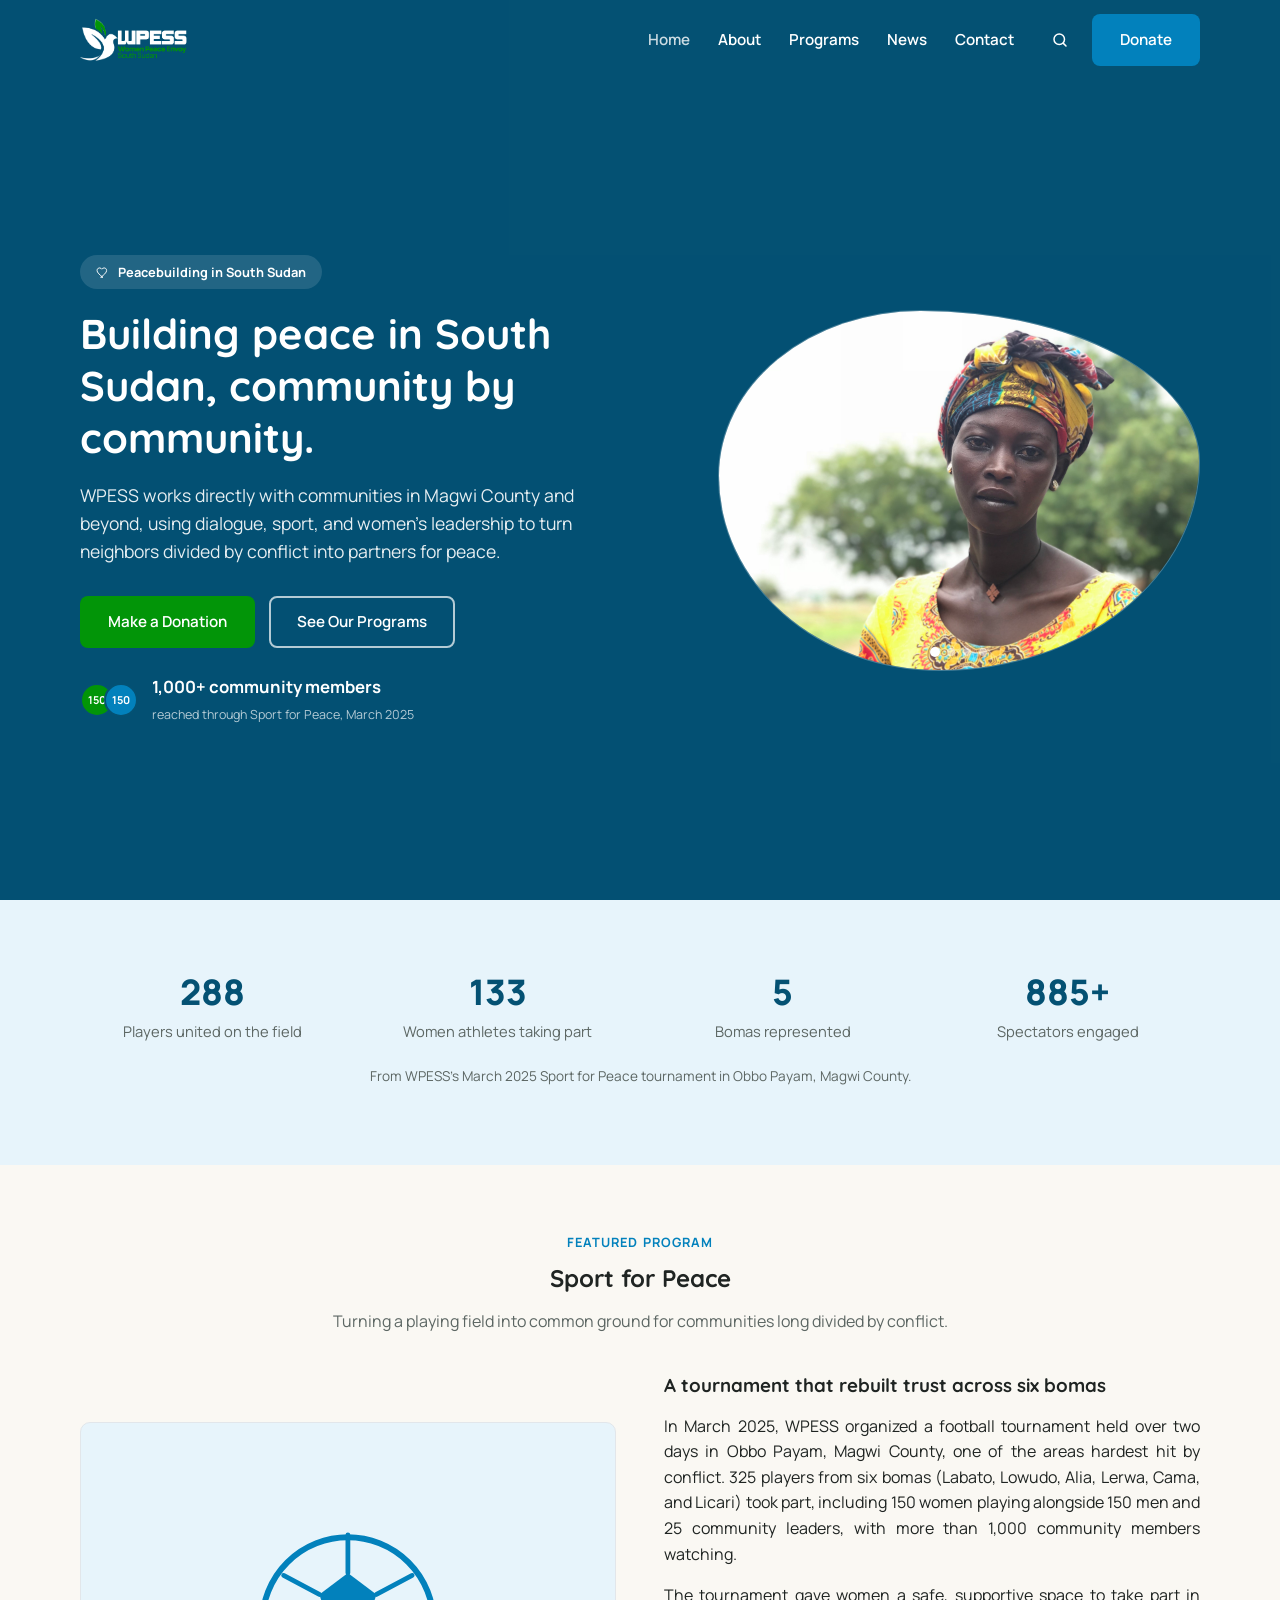
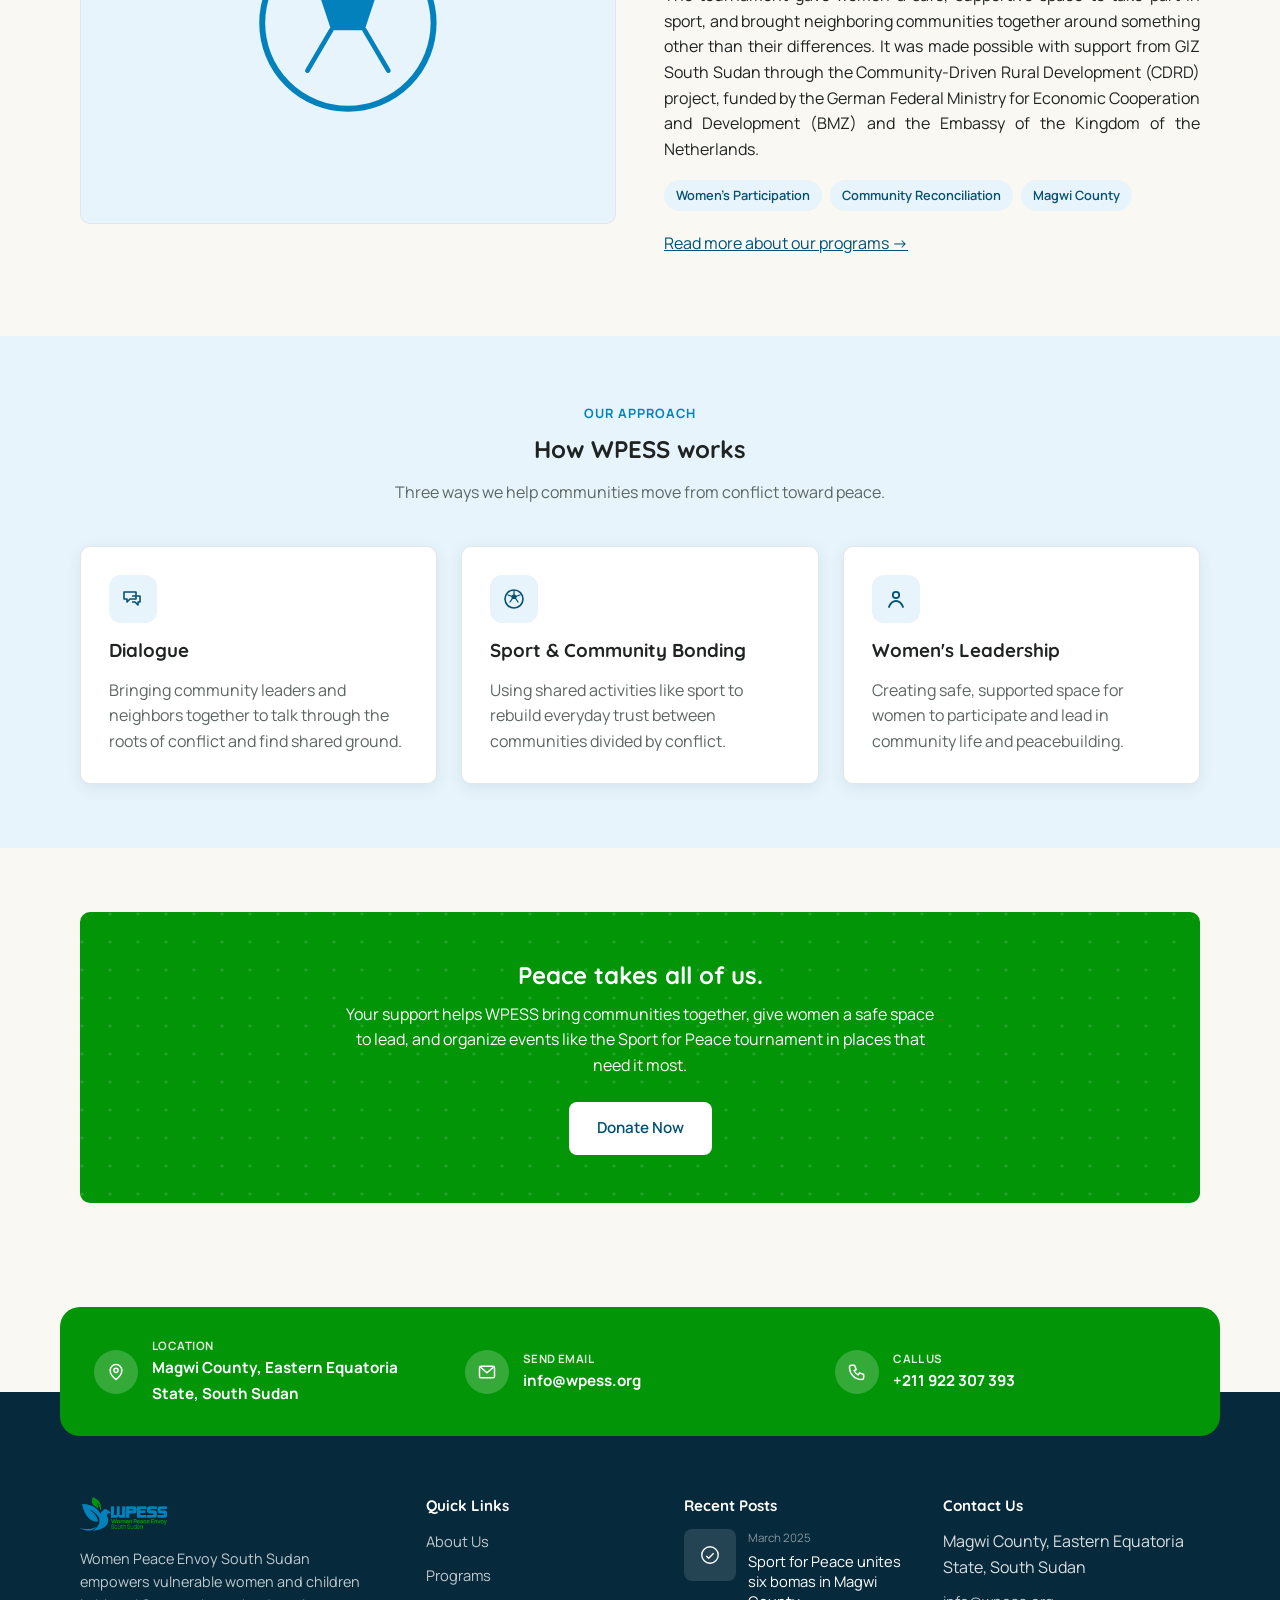
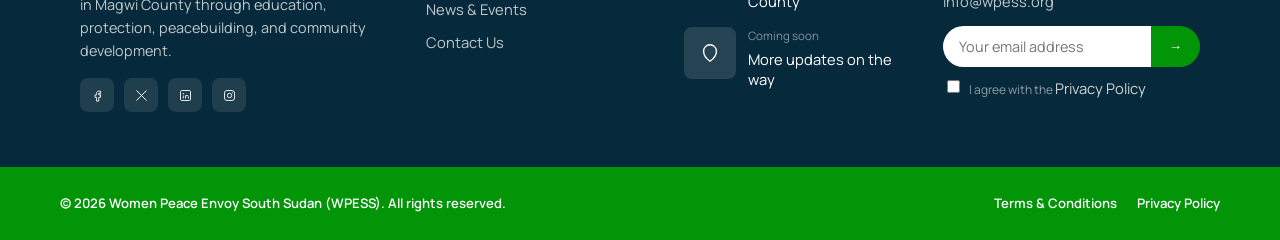
==== index.html @ 09a77558 "Make header transparent over hero, switch to white on scroll Header now overlays the hero/page-hero " ====
<!DOCTYPE html>
<html lang="en">
<head>
<meta charset="UTF-8" />
<meta name="viewport" content="width=device-width, initial-scale=1.0" />
<title>WPESS | Women Peace Envoy South Sudan</title>
<meta name="description" content="Women Peace Envoy South Sudan (WPESS) builds peace in communities affected by conflict through dialogue, sport, and women's leadership." />
<link rel="icon" type="image/png" sizes="32x32" href="images/favicon-32.png" />
<link rel="icon" type="image/png" sizes="16x16" href="images/favicon-16.png" />
<link rel="apple-touch-icon" sizes="180x180" href="images/favicon-180.png" />
<link rel="preconnect" href="https://fonts.googleapis.com" />
<link rel="preconnect" href="https://fonts.gstatic.com" crossorigin />
<link href="https://fonts.googleapis.com/css2?family=Manrope:wght@400;500;600;700;800&family=Quicksand:wght@600;700&display=swap" rel="stylesheet" />
<link rel="stylesheet" href="css/style.css" />
</head>
<body>

<header class="site-header">
  <div class="container nav-wrap">
    <a href="index.html" class="brand">
      <img src="images/wpess-logo.png" alt="WPESS: Women Peace Envoy South Sudan" class="brand-logo brand-logo-color" />
      <img src="images/wpess-logo-white.png" alt="WPESS: Women Peace Envoy South Sudan" class="brand-logo brand-logo-white" />
    </a>
    <div class="nav-right">
      <div class="nav-links-wrap">
        <ul class="nav-links">
          <li><a href="index.html" class="active">Home</a></li>
          <li><a href="about.html">About</a></li>
          <li class="has-mega">
            <a href="programs.html">Programs</a>
            <button class="mega-toggle" aria-label="Toggle Programs menu" aria-expanded="false">
              <svg width="10" height="10" viewBox="0 0 24 24" fill="none"><path d="m6 9 6 6 6-6" stroke="currentColor" stroke-width="2" stroke-linecap="round" stroke-linejoin="round"/></svg>
            </button>
            <div class="mega-menu">
              <div class="mega-grid">
                <div class="mega-col">
                  <h4>Our Approach</h4>
                  <ul>
                    <li><a href="about.html">Dialogue</a></li>
                    <li><a href="about.html">Sport &amp; Community Bonding</a></li>
                    <li><a href="about.html">Women's Leadership</a></li>
                  </ul>
                </div>
                <div class="mega-col mega-feature">
                  <span class="tag">Featured Program</span>
                  <h4>Sport for Peace</h4>
                  <p>325 players, 6 bomas, one tournament that rebuilt trust in Magwi County.</p>
                  <a href="programs.html" class="mega-feature-link">Read the story →</a>
                </div>
                <div class="mega-col">
                  <h4>Get Involved</h4>
                  <ul>
                    <li><a href="donate.html">Donate</a></li>
                    <li><a href="contact.html">Volunteer</a></li>
                    <li><a href="contact.html">Partner With Us</a></li>
                  </ul>
                </div>
              </div>
            </div>
          </li>
          <li><a href="news.html">News</a></li>
          <li><a href="contact.html">Contact</a></li>
        </ul>
      </div>
      <div class="nav-actions">
        <div class="nav-search">
          <button class="search-toggle" aria-label="Search" aria-expanded="false">
            <svg width="18" height="18" viewBox="0 0 24 24" fill="none"><circle cx="11" cy="11" r="7" stroke="currentColor" stroke-width="2"/><path d="m20 20-3.5-3.5" stroke="currentColor" stroke-width="2" stroke-linecap="round"/></svg>
          </button>
          <div class="nav-search-panel">
            <input type="search" class="nav-search-input" placeholder="Search the site" aria-label="Search the site" />
            <div class="nav-search-results"></div>
          </div>
        </div>
        <a href="donate.html" class="btn btn-secondary">Donate</a>
        <button class="nav-toggle" aria-label="Toggle navigation" aria-expanded="false">
          <span></span><span></span><span></span>
        </button>
      </div>
    </div>
  </div>
</header>

<section class="hero">
  <div class="container hero-inner">
    <div>
      <span class="hero-tag">
        <svg viewBox="0 0 24 24" fill="none"><path d="M12 21s-7-4.4-9.5-9C.8 8.4 2.6 5 6 5c2 0 3.4 1.1 4 2.2C10.6 6.1 12 5 14 5c3.4 0 5.2 3.4 3.5 7-2.5 4.6-9.5 9-9.5 9Z" stroke="#fff" stroke-width="1.6"/></svg>
        Peacebuilding in South Sudan
      </span>
      <h1>Building peace in South Sudan, community by community.</h1>
      <p>WPESS works directly with communities in Magwi County and beyond, using dialogue, sport, and women's leadership to turn neighbors divided by conflict into partners for peace.</p>
      <div class="hero-actions">
        <a href="donate.html" class="btn btn-primary">Make a Donation</a>
        <a href="programs.html" class="btn btn-outline">See Our Programs</a>
      </div>
      <div class="hero-stat-badge">
        <span class="avatars">
          <span>150</span>
          <span>150</span>
        </span>
        <div>
          <strong>1,000+ community members</strong>
          <small>reached through Sport for Peace, March 2025</small>
        </div>
      </div>
    </div>
    <div class="hero-media hero-slideshow">
      <img src="images/woman-2.jpg" alt="A WPESS community member in South Sudan" class="hero-slide active" />
      <img src="images/woman-1.jpg" alt="A member of the WPESS community in South Sudan" class="hero-slide" />
      <img src="images/girls.avif" alt="Two young women who took part in WPESS's Sport for Peace tournament" class="hero-slide" />
      <img src="images/football-field.jpg" alt="Football pitch" class="hero-slide" />
      <div class="hero-slideshow-dots">
        <button type="button" class="active" aria-label="Show slide 1"></button>
        <button type="button" aria-label="Show slide 2"></button>
        <button type="button" aria-label="Show slide 3"></button>
        <button type="button" aria-label="Show slide 4"></button>
      </div>
    </div>
  </div>
</section>

<section class="stats-bar">
  <div class="container">
    <div class="stats-grid">
      <div>
        <div class="stat-number" data-count="325">0</div>
        <div class="stat-label">Players united on the field</div>
      </div>
      <div>
        <div class="stat-number" data-count="150">0</div>
        <div class="stat-label">Women athletes taking part</div>
      </div>
      <div>
        <div class="stat-number" data-count="6">0</div>
        <div class="stat-label">Bomas represented</div>
      </div>
      <div>
        <div class="stat-number" data-count="1000" data-suffix="+">0</div>
        <div class="stat-label">Spectators engaged</div>
      </div>
    </div>
    <p class="stats-note">From WPESS's March 2025 Sport for Peace tournament in Obbo Payam, Magwi County.</p>
  </div>
</section>

<section>
  <div class="container">
    <div class="section-heading">
      <span class="eyebrow">Featured Program</span>
      <h2>Sport for Peace</h2>
      <p>Turning a playing field into common ground for communities long divided by conflict.</p>
    </div>
    <div class="feature-split">
      <div class="feature-media">
        <svg viewBox="0 0 200 200" fill="none" xmlns="http://www.w3.org/2000/svg">
          <circle cx="100" cy="100" r="72" stroke="#0281bc" stroke-width="5"/>
          <path d="M100 58 L124 76 L114 106 L86 106 L76 76 Z" fill="#0281bc"/>
          <path d="M100 58 L100 26M124 76 L154 60M114 106 L134 140M86 106 L66 140M76 76 L46 60" stroke="#0281bc" stroke-width="4" stroke-linecap="round"/>
        </svg>
      </div>
      <div>
        <h3>A tournament that rebuilt trust across six bomas</h3>
        <p>In March 2025, WPESS organized a football tournament held over two days in Obbo Payam, Magwi County, one of the areas hardest hit by conflict. 325 players from six bomas (Labato, Lowudo, Alia, Lerwa, Cama, and Licari) took part, including 150 women playing alongside 150 men and 25 community leaders, with more than 1,000 community members watching.</p>
        <p>The tournament gave women a safe, supportive space to take part in sport, and brought neighboring communities together around something other than their differences. It was made possible with support from GIZ South Sudan through the Community-Driven Rural Development (CDRD) project, funded by the German Federal Ministry for Economic Cooperation and Development (BMZ) and the Embassy of the Kingdom of the Netherlands.</p>
        <div class="tag-list">
          <span class="tag">Women's Participation</span>
          <span class="tag">Community Reconciliation</span>
          <span class="tag">Magwi County</span>
        </div>
        <p style="margin-top:20px;"><a href="programs.html">Read more about our programs →</a></p>
      </div>
    </div>
  </div>
</section>

<section class="stats-bar">
  <div class="container">
    <div class="section-heading">
      <span class="eyebrow">Our Approach</span>
      <h2>How WPESS works</h2>
      <p>Three ways we help communities move from conflict toward peace.</p>
    </div>
    <div class="card-grid">
      <div class="card">
        <div class="icon-badge">
          <svg width="24" height="24" viewBox="0 0 24 24" fill="none"><path d="M3 5h12v7H9l-3 3v-3H3V5Z" stroke="#045173" stroke-width="1.6" stroke-linejoin="round"/><path d="M11 9h8v6h-2v3l-3-3h-3" stroke="#045173" stroke-width="1.6" stroke-linejoin="round"/></svg>
        </div>
        <h3>Dialogue</h3>
        <p>Bringing community leaders and neighbors together to talk through the roots of conflict and find shared ground.</p>
      </div>
      <div class="card">
        <div class="icon-badge">
          <svg width="24" height="24" viewBox="0 0 24 24" fill="none"><circle cx="12" cy="12" r="9" stroke="#045173" stroke-width="1.6"/><path d="M12 7l3 2-1 3h-4l-1-3 3-2Z" fill="#045173"/><path d="M12 7V4M15 9l3-1M14 12l2 3M10 12l-2 3M9 9 6 8" stroke="#045173" stroke-width="1.3" stroke-linecap="round"/></svg>
        </div>
        <h3>Sport &amp; Community Bonding</h3>
        <p>Using shared activities like sport to rebuild everyday trust between communities divided by conflict.</p>
      </div>
      <div class="card">
        <div class="icon-badge">
          <svg width="24" height="24" viewBox="0 0 24 24" fill="none"><circle cx="12" cy="8" r="3.2" stroke="#045173" stroke-width="1.8"/><path d="M5 20c1.5-4 4.2-6 7-6s5.5 2 7 6" stroke="#045173" stroke-width="1.8" stroke-linecap="round"/></svg>
        </div>
        <h3>Women's Leadership</h3>
        <p>Creating safe, supported space for women to participate and lead in community life and peacebuilding.</p>
      </div>
    </div>
  </div>
</section>

<section>
  <div class="container">
    <div class="cta-banner">
      <h2>Peace takes all of us.</h2>
      <p>Your support helps WPESS bring communities together, give women a safe space to lead, and organize events like the Sport for Peace tournament in places that need it most.</p>
      <a href="donate.html" class="btn btn-secondary">Donate Now</a>
    </div>
  </div>
</section>

<section class="contact-strip">
  <div class="container contact-strip-grid">
    <div class="contact-strip-item">
      <span class="contact-strip-icon">
        <svg width="20" height="20" viewBox="0 0 24 24" fill="none"><path d="M12 21s-7-5-7-11a7 7 0 0 1 14 0c0 6-7 11-7 11Z" stroke="#fff" stroke-width="1.8"/><circle cx="12" cy="10" r="2.5" stroke="#fff" stroke-width="1.8"/></svg>
      </span>
      <div>
        <strong>Location</strong>
        <span>Magwi County, Eastern Equatoria State, South Sudan</span>
      </div>
    </div>
    <div class="contact-strip-item">
      <span class="contact-strip-icon">
        <svg width="20" height="20" viewBox="0 0 24 24" fill="none"><rect x="3" y="5" width="18" height="14" rx="2" stroke="#fff" stroke-width="1.8"/><path d="m4 6 8 7 8-7" stroke="#fff" stroke-width="1.8"/></svg>
      </span>
      <div>
        <strong>Send Email</strong>
        <span>info@wpess.org</span>
      </div>
    </div>
    <div class="contact-strip-item">
      <span class="contact-strip-icon">
        <svg width="20" height="20" viewBox="0 0 24 24" fill="none"><path d="M5 4h4l2 5-2.5 1.5a12 12 0 0 0 5 5L15 13l5 2v4a2 2 0 0 1-2 2C9.4 21 3 14.6 3 6a2 2 0 0 1 2-2Z" stroke="#fff" stroke-width="1.8" stroke-linejoin="round"/></svg>
      </span>
      <div>
        <strong>Call Us</strong>
        <span>+211 922 307 393</span>
      </div>
    </div>
  </div>
</section>

<footer class="site-footer">
  <div class="container">
    <div class="footer-grid">
      <div>
        <img src="images/wpess-logo.png" alt="WPESS logo" class="footer-logo" />
        <p style="color:rgba(255,255,255,0.75); font-size:0.9rem; max-width:32ch;">Women Peace Envoy South Sudan empowers vulnerable women and children in Magwi County through education, protection, peacebuilding, and community development.</p>
        <!-- TODO: link these to WPESS's real social media accounts -->
        <div class="social-icons">
          <a href="#" aria-label="Facebook"><svg width="15" height="15" viewBox="0 0 24 24" fill="none"><path d="M14 9h3V5h-3c-2 0-3.5 1.5-3.5 3.5V11H8v4h2.5v6H14v-6h2.6l.4-4h-3V9c0-.6.4-1 1-1Z" stroke="#fff" stroke-width="1.4" stroke-linejoin="round"/></svg></a>
          <a href="#" aria-label="X / Twitter"><svg width="15" height="15" viewBox="0 0 24 24" fill="none"><path d="M4 4l16 16M20 4 4 20" stroke="#fff" stroke-width="1.6"/></svg></a>
          <a href="#" aria-label="LinkedIn"><svg width="15" height="15" viewBox="0 0 24 24" fill="none"><rect x="4" y="4" width="16" height="16" rx="2" stroke="#fff" stroke-width="1.4"/><circle cx="8.5" cy="9" r="1" fill="#fff"/><path d="M8.5 12v5M12 12v5M12 14c0-1.4 1-2.3 2.3-2.3s2.2.9 2.2 2.3v3" stroke="#fff" stroke-width="1.3"/></svg></a>
          <a href="#" aria-label="Instagram"><svg width="15" height="15" viewBox="0 0 24 24" fill="none"><rect x="4" y="4" width="16" height="16" rx="4" stroke="#fff" stroke-width="1.4"/><circle cx="12" cy="12" r="3.5" stroke="#fff" stroke-width="1.4"/><circle cx="16.5" cy="7.5" r="0.8" fill="#fff"/></svg></a>
        </div>
      </div>
      <div>
        <h4>Quick Links</h4>
        <ul>
          <li><a href="about.html">About Us</a></li>
          <li><a href="programs.html">Programs</a></li>
          <li><a href="news.html">News &amp; Events</a></li>
          <li><a href="contact.html">Contact Us</a></li>
        </ul>
      </div>
      <div>
        <h4>Recent Posts</h4>
        <!-- TODO: replace with real recent posts as they're published on news.html -->
        <div class="footer-post">
          <span class="footer-post-thumb">
            <svg width="22" height="22" viewBox="0 0 24 24" fill="none"><circle cx="12" cy="12" r="9" stroke="#fff" stroke-width="1.5"/><path d="M8 13l2.5 2.5L16 10" stroke="#fff" stroke-width="1.5"/></svg>
          </span>
          <div>
            <div class="footer-post-meta">March 2025</div>
            <div class="footer-post-title"><a href="news.html" style="color:#fff;text-decoration:none;">Sport for Peace unites six bomas in Magwi County</a></div>
          </div>
        </div>
        <div class="footer-post">
          <span class="footer-post-thumb">
            <svg width="22" height="22" viewBox="0 0 24 24" fill="none"><path d="M12 21s-7-5-7-11a7 7 0 0 1 14 0c0 6-7 11-7 11Z" stroke="#fff" stroke-width="1.5"/></svg>
          </span>
          <div>
            <div class="footer-post-meta">Coming soon</div>
            <div class="footer-post-title"><a href="news.html" style="color:#fff;text-decoration:none;">More updates on the way</a></div>
          </div>
        </div>
      </div>
      <div>
        <h4>Contact Us</h4>
        <ul>
          <li>Magwi County, Eastern Equatoria State, South Sudan</li>
          <li><a href="mailto:info@wpess.org">info@wpess.org</a></li>
        </ul>
        <form data-local-only>
          <div class="newsletter-inline">
            <input type="email" name="email" placeholder="Your email address" required aria-label="Email address" />
            <button type="submit" aria-label="Subscribe">→</button>
          </div>
          <label class="newsletter-agree">
            <input type="checkbox" required style="margin-top:3px;" />
            <span>I agree with the <a href="#" style="color:rgba(255,255,255,0.8);">Privacy Policy</a></span>
          </label>
          <p class="form-status"></p>
        </form>
      </div>
    </div>
  </div>
  <div class="footer-bottom">
    <div class="container footer-bottom-inner">
      <div>&copy; <span id="year"></span> Women Peace Envoy South Sudan (WPESS). All rights reserved.</div>
      <div class="footer-bottom-links">
        <a href="#">Terms &amp; Conditions</a>
        <a href="#">Privacy Policy</a>
      </div>
    </div>
  </div>
</footer>

<script>document.getElementById("year").textContent = new Date().getFullYear();</script>
<script src="js/script.js"></script>
</body>
</html>
---- css/style.css ----
/* WPESS - Women Peace Envoy South Sudan
   Base styles */

:root {
  --color-primary: #0281bc;
  --color-primary-dark: #045173;
  --color-primary-light: #e7f4fb;
  --color-accent: #029508;
  --color-accent-dark: #027a07;
  --color-footer: #06293b;
  --color-ink: #1f2422;
  --color-muted: #5c6663;
  --color-bg: #faf8f3;
  --color-surface: #ffffff;
  --color-border: #e2e6ea;
  --radius: 10px;
  --shadow: 0 4px 16px rgba(15, 45, 84, 0.08);
  --max-width: 1160px;
}

* {
  box-sizing: border-box;
}

html {
  scroll-behavior: smooth;
}

body {
  margin: 0;
  font-family: "Manrope", "Segoe UI", system-ui, -apple-system, Roboto, Helvetica, Arial, sans-serif;
  color: var(--color-ink);
  background: var(--color-bg);
  line-height: 1.6;
}

h1, h2, h3, h4 {
  font-family: "Quicksand", "Segoe UI", system-ui, -apple-system, Roboto, Helvetica, Arial, sans-serif;
}

img {
  max-width: 100%;
  display: block;
}

a {
  color: var(--color-primary-dark);
}

.container {
  max-width: var(--max-width);
  margin: 0 auto;
  padding: 0 20px;
}

h1, h2, h3, h4 {
  line-height: 1.25;
  margin: 0 0 0.5em;
}

section {
  padding: 64px 0;
}

.section-heading {
  text-align: center;
  max-width: 640px;
  margin: 0 auto 40px;
}

.section-heading .eyebrow {
  display: inline-block;
  color: var(--color-primary);
  font-weight: 700;
  letter-spacing: 0.08em;
  text-transform: uppercase;
  font-size: 0.8rem;
  margin-bottom: 10px;
}

.section-heading p {
  color: var(--color-muted);
}

/* Buttons */
.btn {
  display: inline-block;
  padding: 12px 26px;
  border-radius: 8px;
  font-weight: 600;
  text-decoration: none;
  border: 2px solid transparent;
  cursor: pointer;
  font-size: 0.95rem;
  transition: transform 0.15s ease, background 0.15s ease, color 0.15s ease;
}

.btn:hover {
  transform: translateY(-1px);
}

.btn-primary {
  background: var(--color-accent);
  color: #fff;
}

.btn-primary:hover {
  background: var(--color-accent-dark);
  color: #fff;
}

.btn-outline {
  background: transparent;
  border-color: rgba(255, 255, 255, 0.7);
  color: #fff;
}

.btn-outline:hover {
  background: rgba(255, 255, 255, 0.15);
}

.btn-secondary {
  background: var(--color-primary);
  color: #fff;
}

.btn-secondary:hover {
  background: var(--color-primary-dark);
}

/* Header / Nav */
.site-header {
  position: fixed;
  top: 0;
  left: 0;
  right: 0;
  z-index: 100;
  background: transparent;
  border-bottom: 1px solid transparent;
  transition: background 0.25s ease, border-color 0.25s ease, box-shadow 0.25s ease;
}

.site-header.scrolled {
  background: var(--color-surface);
  border-bottom-color: var(--color-border);
  box-shadow: 0 4px 16px rgba(15, 45, 84, 0.08);
}

.nav-wrap {
  display: flex;
  align-items: center;
  justify-content: space-between;
  padding: 14px 20px;
}

.brand {
  display: flex;
  align-items: center;
  gap: 10px;
  text-decoration: none;
  color: var(--color-ink);
}

.brand-logo {
  height: 44px;
  width: auto;
}

.brand-logo-color {
  display: none;
}

.brand-logo-white {
  display: block;
}

.site-header.scrolled .brand-logo-color {
  display: block;
}

.site-header.scrolled .brand-logo-white {
  display: none;
}

.footer-logo {
  height: 36px;
  width: auto;
  display: block;
  margin-bottom: 14px;
}

.nav-right {
  display: flex;
  align-items: center;
  gap: 28px;
}

.nav-links {
  display: flex;
  align-items: center;
  gap: 28px;
  list-style: none;
  margin: 0;
  padding: 0;
}

.nav-links a {
  text-decoration: none;
  color: #fff;
  font-weight: 600;
  font-size: 0.95rem;
  transition: color 0.25s ease;
}

.nav-links a.active,
.nav-links a:hover {
  color: #fff;
  opacity: 0.8;
}

.site-header.scrolled .nav-links a {
  color: var(--color-ink);
}

.site-header.scrolled .nav-links a.active,
.site-header.scrolled .nav-links a:hover {
  color: var(--color-primary);
  opacity: 1;
}

.nav-actions {
  display: flex;
  align-items: center;
  gap: 14px;
}

.nav-actions .btn,
.nav-actions .btn:hover {
  color: #fff;
}

/* Header search */
.nav-search {
  position: relative;
}

.search-toggle {
  display: flex;
  align-items: center;
  justify-content: center;
  width: 36px;
  height: 36px;
  background: none;
  border: none;
  border-radius: 50%;
  cursor: pointer;
  color: #fff;
  transition: background 0.15s ease, color 0.15s ease;
}

.site-header.scrolled .search-toggle {
  color: var(--color-ink);
}

.search-toggle:hover {
  background: var(--color-primary-light);
  color: var(--color-primary);
}

.nav-search-panel {
  position: absolute;
  top: calc(100% + 12px);
  right: 0;
  width: 300px;
  max-width: 82vw;
  background: var(--color-surface);
  border: 1px solid var(--color-border);
  border-radius: 12px;
  box-shadow: var(--shadow);
  padding: 14px;
  opacity: 0;
  visibility: hidden;
  transform: translateY(6px);
  transition: opacity 0.2s ease, transform 0.2s ease, visibility 0.2s;
  z-index: 200;
}

.nav-search.open .nav-search-panel {
  opacity: 1;
  visibility: visible;
  transform: translateY(0);
}

.nav-search-input {
  width: 100%;
  padding: 9px 12px;
  border-radius: 8px;
  border: 1px solid var(--color-border);
  font-family: inherit;
  font-size: 0.9rem;
  background: var(--color-bg);
  color: var(--color-ink);
}

.nav-search-results {
  margin-top: 10px;
  display: flex;
  flex-direction: column;
  gap: 3px;
  max-height: 240px;
  overflow-y: auto;
}

.nav-search-results a {
  display: block;
  padding: 8px 10px;
  border-radius: 8px;
  text-decoration: none;
  color: var(--color-ink);
  font-size: 0.9rem;
  font-weight: 600;
}

.nav-search-results a:hover {
  background: var(--color-primary-light);
  color: var(--color-primary-dark);
}

.nav-search-empty {
  color: var(--color-muted);
  font-size: 0.85rem;
  padding: 6px 4px;
}

/* Mega menu */
.has-mega {
  position: relative;
  display: flex;
  align-items: center;
  gap: 2px;
}

.mega-toggle {
  display: none;
  background: none;
  border: none;
  cursor: pointer;
  padding: 4px;
  color: var(--color-ink);
}

.mega-menu {
  position: absolute;
  top: calc(100% + 18px);
  left: 50%;
  width: 640px;
  max-width: 90vw;
  background: var(--color-surface);
  border: 1px solid var(--color-border);
  border-radius: 14px;
  box-shadow: var(--shadow);
  padding: 28px;
  z-index: 200;
  opacity: 0;
  visibility: hidden;
  pointer-events: none;
  transform: translateX(-50%) translateY(6px);
  transition: opacity 0.22s ease, transform 0.22s ease, visibility 0.22s;
}

.has-mega:hover .mega-menu,
.has-mega.open .mega-menu {
  opacity: 1;
  visibility: visible;
  pointer-events: auto;
  transform: translateX(-50%) translateY(0);
}

.mega-grid {
  display: grid;
  grid-template-columns: 1fr 1.2fr 1fr;
  gap: 28px;
}

.mega-col h4 {
  font-size: 0.78rem;
  text-transform: uppercase;
  letter-spacing: 0.05em;
  color: var(--color-muted);
  margin-bottom: 14px;
}

.mega-col ul {
  list-style: none;
  margin: 0;
  padding: 0;
}

.mega-col li {
  margin-bottom: 10px;
}

.mega-col a {
  color: var(--color-ink);
  text-decoration: none;
  font-weight: 600;
  font-size: 0.92rem;
}

.mega-col a:hover {
  color: var(--color-primary);
}

.mega-feature {
  background: var(--color-primary-light);
  border-radius: 10px;
  padding: 18px;
}

.mega-feature h4 {
  text-transform: none;
  letter-spacing: 0;
  font-size: 1rem;
  color: var(--color-primary-dark);
  margin: 10px 0 6px;
}

.mega-feature p {
  font-size: 0.85rem;
  color: var(--color-muted);
  margin-bottom: 12px;
}

.mega-feature-link {
  font-size: 0.85rem;
  font-weight: 700;
  color: var(--color-primary-dark) !important;
}

.nav-toggle {
  display: none;
  background: none;
  border: none;
  cursor: pointer;
  padding: 6px;
}

.nav-toggle span {
  display: block;
  width: 24px;
  height: 2px;
  background: #fff;
  margin: 5px 0;
  transition: transform 0.25s ease, opacity 0.2s ease, background 0.25s ease;
}

.site-header.scrolled .nav-toggle span {
  background: var(--color-ink);
}

.nav-toggle.open span:nth-child(1) {
  transform: translateY(7px) rotate(45deg);
}

.nav-toggle.open span:nth-child(2) {
  opacity: 0;
}

.nav-toggle.open span:nth-child(3) {
  transform: translateY(-7px) rotate(-45deg);
}

/* Hero */
.hero {
  background-color: var(--color-primary-dark);
  background-image:
    url("data:image/svg+xml,%3Csvg xmlns='http://www.w3.org/2000/svg' width='10' height='10'%3E%3Crect width='10' height='10' fill='%23045173' fill-opacity='0.72'/%3E%3C/svg%3E"),
    url("images/savanna-landscape.jpg");
  background-size: cover, cover;
  background-position: center, center;
  background-repeat: no-repeat, no-repeat;
  color: #fff;
  padding: calc(var(--header-h, 76px) + 48px) 0 48px;
  min-height: 100vh;
  min-height: 100svh;
  display: flex;
  align-items: center;
}

.hero > .container {
  width: 100%;
}

.hero-inner {
  display: grid;
  grid-template-columns: 1.1fr 0.9fr;
  gap: 48px;
  align-items: center;
}

.hero h1 {
  font-size: 2.6rem;
  margin-bottom: 18px;
}

.hero p {
  font-size: 1.1rem;
  color: rgba(255, 255, 255, 0.9);
  max-width: 46ch;
  margin-bottom: 30px;
}

.hero-actions {
  display: flex;
  gap: 14px;
  flex-wrap: wrap;
}

.hero-tag {
  display: inline-flex;
  align-items: center;
  gap: 8px;
  background: rgba(255, 255, 255, 0.12);
  color: #fff;
  padding: 7px 16px;
  border-radius: 999px;
  font-size: 0.8rem;
  font-weight: 700;
  margin-bottom: 18px;
}

.hero-tag svg {
  width: 14px;
  height: 14px;
  flex-shrink: 0;
}

.hero-stat-badge {
  display: inline-flex;
  align-items: center;
  gap: 14px;
  margin-top: 26px;
}

.hero-stat-badge .avatars {
  display: flex;
}

.hero-stat-badge .avatars span {
  width: 34px;
  height: 34px;
  border-radius: 50%;
  border: 2px solid var(--color-primary-dark);
  margin-left: -10px;
  display: flex;
  align-items: center;
  justify-content: center;
  font-size: 0.68rem;
  font-weight: 700;
  color: #fff;
  background: var(--color-accent);
}

.hero-stat-badge .avatars span:first-child {
  margin-left: 0;
}

.hero-stat-badge .avatars span:nth-child(2) {
  background: var(--color-primary);
}

.hero-stat-badge strong {
  display: block;
  color: #fff;
  font-size: 1.05rem;
}

.hero-stat-badge small {
  color: rgba(255, 255, 255, 0.7);
  font-size: 0.78rem;
}

.hero-media {
  position: relative;
  border-radius: 42% 58% 54% 46% / 46% 42% 58% 54%;
  overflow: hidden;
  background: rgba(255, 255, 255, 0.1);
  border: 1px solid rgba(255, 255, 255, 0.18);
  aspect-ratio: 4 / 3;
  display: flex;
  align-items: center;
  justify-content: center;
}

.hero-media svg {
  width: 100%;
  height: 100%;
}

.hero-media img {
  width: 100%;
  height: 100%;
  object-fit: cover;
  display: block;
}

.hero-slide {
  position: absolute;
  inset: 0;
  opacity: 0;
  transition: opacity 1.2s ease;
}

.hero-slide.active {
  opacity: 1;
}

.hero-slideshow-dots {
  position: absolute;
  bottom: 14px;
  left: 50%;
  transform: translateX(-50%);
  display: flex;
  gap: 8px;
  z-index: 2;
}

.hero-slideshow-dots button {
  width: 8px;
  height: 8px;
  border-radius: 50%;
  border: none;
  background: rgba(255, 255, 255, 0.5);
  padding: 0;
  cursor: pointer;
  transition: background 0.2s ease, transform 0.2s ease;
}

.hero-slideshow-dots button.active {
  background: #fff;
  transform: scale(1.25);
}

.page-hero {
  background-color: var(--color-primary-dark);
  background-image:
    url("data:image/svg+xml,%3Csvg xmlns='http://www.w3.org/2000/svg' width='10' height='10'%3E%3Crect width='10' height='10' fill='%23045173' fill-opacity='0.72'/%3E%3C/svg%3E"),
    url("images/savanna-landscape.jpg");
  background-size: cover, cover;
  background-position: center, center;
  background-repeat: no-repeat, no-repeat;
  color: #fff;
  padding: calc(var(--header-h, 76px) + 64px) 0 64px;
  text-align: center;
}

.page-hero h1 {
  font-size: 2.2rem;
  margin-bottom: 10px;
}

.page-hero p {
  color: rgba(255, 255, 255, 0.9);
  max-width: 60ch;
  margin: 0 auto;
}

/* Stats */
.stats-bar {
  background: var(--color-primary-light);
}

.stats-grid {
  display: grid;
  grid-template-columns: repeat(4, 1fr);
  gap: 20px;
  text-align: center;
}

.stat-number {
  font-size: 2.2rem;
  font-weight: 800;
  color: var(--color-primary-dark);
}

.stat-label {
  color: var(--color-muted);
  font-size: 0.92rem;
}

.stats-note {
  text-align: center;
  color: var(--color-muted);
  font-size: 0.85rem;
  margin-top: 22px;
}

/* Cards */
.card-grid {
  display: grid;
  grid-template-columns: repeat(3, 1fr);
  gap: 24px;
}

.card {
  background: var(--color-surface);
  border: 1px solid var(--color-border);
  border-radius: var(--radius);
  padding: 28px;
  box-shadow: var(--shadow);
}

.card h3 {
  margin-bottom: 10px;
}

.card p {
  color: var(--color-muted);
  margin-bottom: 0;
}

.icon-badge {
  width: 48px;
  height: 48px;
  border-radius: 12px;
  background: var(--color-primary-light);
  color: var(--color-primary-dark);
  display: flex;
  align-items: center;
  justify-content: center;
  margin-bottom: 16px;
}

/* Two column feature */
.feature-split {
  display: grid;
  grid-template-columns: 1fr 1fr;
  gap: 48px;
  align-items: center;
}

.feature-split p {
  text-align: justify;
  hyphens: none;
}

.feature-media {
  background: var(--color-primary-light);
  border-radius: var(--radius);
  aspect-ratio: 4 / 3;
  display: flex;
  align-items: center;
  justify-content: center;
  padding: 30px;
  border: 1px solid var(--color-border);
  overflow: hidden;
}

.feature-media.photo {
  padding: 0;
}

.feature-media img {
  width: 100%;
  height: 100%;
  object-fit: cover;
  display: block;
}

.feature-media svg {
  width: 70%;
  height: 70%;
}

.tag-list {
  display: flex;
  flex-wrap: wrap;
  gap: 8px;
  margin-top: 18px;
}

.tag {
  background: var(--color-primary-light);
  color: var(--color-primary-dark);
  font-size: 0.8rem;
  font-weight: 600;
  padding: 5px 12px;
  border-radius: 999px;
}

/* Banner CTA */
.cta-banner {
  background-color: var(--color-accent);
  background-image: url("data:image/svg+xml,%3Csvg xmlns='http://www.w3.org/2000/svg' width='28' height='28'%3E%3Ccircle cx='2' cy='2' r='1.6' fill='%23ffffff' fill-opacity='0.14'/%3E%3C/svg%3E");
  color: #fff;
  border-radius: var(--radius);
  padding: 48px;
  text-align: center;
}

.cta-banner h2 {
  margin-bottom: 12px;
}

.cta-banner p {
  max-width: 60ch;
  margin: 0 auto 24px;
}

.cta-banner .btn {
  background: #fff;
  color: var(--color-primary-dark);
}

.cta-banner .btn:hover {
  background: var(--color-primary-dark);
  color: #fff;
}

/* Forms */
.form-grid {
  display: grid;
  gap: 16px;
  max-width: 560px;
}

.form-field label {
  display: flex;
  align-items: center;
  gap: 7px;
  font-weight: 600;
  margin-bottom: 6px;
  font-size: 0.9rem;
  color: var(--color-ink);
}

.form-field label svg {
  color: var(--color-primary);
  flex-shrink: 0;
}

/* Contact page */
.contact-grid {
  align-items: stretch;
}

.contact-card {
  display: flex;
  flex-direction: column;
}

.contact-intro {
  color: var(--color-muted);
  margin-bottom: 26px;
}

.contact-detail-list {
  display: flex;
  flex-direction: column;
  gap: 22px;
}

.contact-detail-item {
  display: flex;
  align-items: flex-start;
  gap: 16px;
}

.contact-detail-item .icon-badge {
  width: 44px;
  height: 44px;
  border-radius: 10px;
  margin-bottom: 0;
  flex-shrink: 0;
}

.contact-detail-item strong {
  display: block;
  font-size: 0.95rem;
  margin-bottom: 4px;
}

.contact-detail-item p {
  margin: 0;
  color: var(--color-muted);
  font-size: 0.95rem;
}

.contact-detail-item a {
  color: var(--color-primary);
  text-decoration: none;
  font-weight: 600;
}

.contact-detail-item a:hover {
  text-decoration: underline;
}

.social-icons.light {
  margin-top: 4px;
}

.social-icons.light a {
  background: var(--color-primary-light);
  color: var(--color-primary-dark);
}

.social-icons.light a:hover {
  background: var(--color-primary);
  color: #fff;
}

.btn svg {
  vertical-align: -2px;
  margin-right: 6px;
}

.form-field input,
.form-field textarea,
.form-field select {
  width: 100%;
  padding: 11px 14px;
  border-radius: 8px;
  border: 1px solid var(--color-border);
  font-family: inherit;
  font-size: 0.95rem;
  background: var(--color-surface);
  color: var(--color-ink);
}

.form-field textarea {
  resize: vertical;
  min-height: 120px;
}

.form-note {
  font-size: 0.85rem;
  color: var(--color-muted);
}

.form-status {
  font-size: 0.9rem;
  font-weight: 600;
}

/* Donate options */
.donate-options {
  display: grid;
  grid-template-columns: repeat(3, 1fr);
  gap: 20px;
}

.donate-option {
  border: 1px solid var(--color-border);
  border-radius: var(--radius);
  padding: 24px;
  background: var(--color-surface);
}

.donate-option h3 {
  font-size: 1.05rem;
}

.donate-option dl {
  margin: 14px 0 0;
  font-size: 0.9rem;
}

.donate-option dt {
  color: var(--color-muted);
  margin-top: 8px;
}

.donate-option dd {
  margin: 0;
  font-weight: 600;
}

/* Timeline / news */
.news-post {
  border: 1px solid var(--color-border);
  border-radius: var(--radius);
  background: var(--color-surface);
  padding: 28px;
  margin-bottom: 24px;
  box-shadow: var(--shadow);
}

.news-post p {
  text-align: justify;
  hyphens: none;
}

.news-meta {
  color: var(--color-muted);
  font-size: 0.85rem;
  text-transform: uppercase;
  letter-spacing: 0.04em;
  margin-bottom: 8px;
}

.placeholder-card {
  border: 1px dashed var(--color-border);
  border-radius: var(--radius);
  padding: 24px;
  color: var(--color-muted);
  background: rgba(0, 0, 0, 0.015);
}

/* Contact strip: an inset card that stands between the page content and the footer,
   with its lower edge overlapping the footer's dark background */
.contact-strip {
  position: relative;
  z-index: 2;
  padding: 0;
  margin: 40px 0 -44px;
}

.contact-strip-grid {
  background-color: var(--color-accent);
  border-radius: 20px;
  padding: 30px 34px;
  display: grid;
  grid-template-columns: repeat(3, 1fr);
  gap: 20px;
}

.contact-strip-item {
  display: flex;
  align-items: center;
  gap: 14px;
  color: #fff;
}

.contact-strip-icon {
  width: 44px;
  height: 44px;
  border-radius: 50%;
  background: rgba(255, 255, 255, 0.2);
  display: flex;
  align-items: center;
  justify-content: center;
  flex-shrink: 0;
}

.contact-strip-item strong {
  display: block;
  font-size: 0.72rem;
  text-transform: uppercase;
  letter-spacing: 0.04em;
  opacity: 0.85;
  font-weight: 700;
}

.contact-strip-item span {
  font-weight: 700;
  font-size: 0.95rem;
}

/* Footer */
.site-footer {
  background-color: var(--color-footer);
  color: rgba(255, 255, 255, 0.85);
  padding: 104px 0 0;
}

.footer-post {
  display: flex;
  gap: 12px;
  margin-bottom: 16px;
}

.footer-post-thumb {
  width: 52px;
  height: 52px;
  border-radius: 8px;
  background: rgba(255, 255, 255, 0.12);
  flex-shrink: 0;
  display: flex;
  align-items: center;
  justify-content: center;
}

.footer-post-meta {
  font-size: 0.72rem;
  color: rgba(255, 255, 255, 0.5);
  margin-bottom: 4px;
}

.footer-post-title {
  font-size: 0.85rem;
  color: #fff;
  line-height: 1.35;
}

.newsletter-inline {
  display: flex;
  margin-top: 12px;
}

.newsletter-inline input {
  flex: 1;
  min-width: 0;
  border-radius: 999px 0 0 999px;
  border: none;
  padding: 11px 16px;
  font-family: inherit;
  font-size: 0.9rem;
}

.newsletter-inline button {
  border-radius: 0 999px 999px 0;
  border: none;
  background: var(--color-accent);
  color: #fff;
  padding: 0 18px;
  cursor: pointer;
  font-weight: 700;
}

.newsletter-agree {
  font-size: 0.75rem;
  color: rgba(255, 255, 255, 0.55);
  margin-top: 10px;
  display: flex;
  gap: 6px;
  align-items: flex-start;
}

.footer-grid {
  display: grid;
  grid-template-columns: 1.4fr 1fr 1fr 1fr;
  gap: 40px;
  margin-bottom: 52px;
}

.footer-grid h4 {
  color: #fff;
  font-size: 0.95rem;
  margin-bottom: 14px;
}

.footer-grid ul {
  list-style: none;
  padding: 0;
  margin: 0;
}

.footer-grid li {
  margin-bottom: 8px;
}

.footer-grid a {
  color: rgba(255, 255, 255, 0.75);
  text-decoration: none;
  font-size: 0.92rem;
}

.footer-grid a:hover {
  color: #fff;
}

.social-icons {
  display: flex;
  gap: 10px;
  margin-top: 16px;
}

.social-icons a {
  width: 34px;
  height: 34px;
  border-radius: 8px;
  background: rgba(255, 255, 255, 0.1);
  display: flex;
  align-items: center;
  justify-content: center;
}

.social-icons a:hover {
  background: var(--color-accent);
}

.social-icons svg {
  width: 15px;
  height: 15px;
}

/* Bottom bar: a full-width green strip carrying copyright + legal links */
.footer-bottom {
  background: var(--color-accent);
  margin-top: 36px;
}

.footer-bottom-inner {
  padding: 26px 0;
  display: flex;
  flex-wrap: wrap;
  align-items: center;
  justify-content: space-between;
  gap: 12px;
  font-size: 0.82rem;
  font-weight: 600;
  color: #fff;
}

.footer-bottom-links {
  display: flex;
  gap: 20px;
}

.footer-bottom-links a {
  color: #fff;
  text-decoration: none;
}

.footer-bottom-links a:hover {
  text-decoration: underline;
}

/* Responsive */
@media (max-width: 860px) {
  .hero-inner,
  .feature-split {
    grid-template-columns: 1fr;
  }

  .hero-media {
    order: -1;
  }

  .card-grid,
  .donate-options {
    grid-template-columns: 1fr 1fr;
  }

  .stats-grid {
    grid-template-columns: 1fr 1fr;
  }

  .footer-grid {
    grid-template-columns: 1fr 1fr;
  }

  .contact-strip-grid {
    grid-template-columns: 1fr;
    gap: 14px;
  }
}

@media (max-width: 620px) {
  .nav-right {
    gap: 8px;
  }

  .nav-links-wrap {
    position: absolute;
    top: 100%;
    left: 0;
    right: 0;
    background: var(--color-surface);
    border-bottom: 1px solid var(--color-border);
    max-height: 0;
    overflow: hidden;
    transition: max-height 0.3s ease;
  }

  .site-header .nav-links a {
    color: var(--color-ink);
  }

  .site-header .nav-links a.active,
  .site-header .nav-links a:hover {
    color: var(--color-primary);
    opacity: 1;
  }

  .nav-links {
    flex-direction: column;
    align-items: flex-start;
    gap: 16px;
    padding: 18px 20px;
    overflow: hidden;
    min-height: 0;
  }

  .nav-toggle {
    display: block;
  }

  .search-toggle {
    width: 32px;
    height: 32px;
  }

  .nav-actions .btn {
    padding: 9px 16px;
    font-size: 0.88rem;
  }

  .has-mega {
    width: 100%;
    flex-wrap: wrap;
  }

  .mega-toggle {
    display: block;
    margin-left: auto;
    transition: transform 0.2s ease;
  }

  .has-mega.open .mega-toggle {
    transform: rotate(180deg);
  }

  .mega-menu {
    position: static;
    width: 100%;
    max-width: none;
    box-shadow: none;
    border: none;
    padding: 0;
    transform: none;
    opacity: 1;
    visibility: visible;
    pointer-events: auto;
    max-height: 0;
    overflow: hidden;
    transition: max-height 0.25s ease;
  }

  .mega-grid {
    grid-template-columns: 1fr;
    gap: 20px;
    padding: 12px 0 4px;
  }

  .hero h1 {
    font-size: 2rem;
  }

  .card-grid,
  .donate-options,
  .stats-grid,
  .footer-grid {
    grid-template-columns: 1fr;
  }

  section {
    padding: 48px 0;
  }

  .cta-banner {
    padding: 32px 20px;
  }

  .brand-logo {
    height: 34px;
  }

  .contact-strip {
    margin: 24px 0 -20px;
  }

  .contact-strip-grid {
    padding: 22px 20px;
    border-radius: 16px;
  }

  .site-footer {
    padding-top: 56px;
  }

  .footer-bottom {
    flex-direction: column;
    align-items: flex-start;
    text-align: left;
  }

  .feature-split p,
  .news-post p {
    text-align: left;
  }
}

/* Scroll-reveal animation (class added by script.js; content stays fully
   visible if JS never runs, since the .reveal class is never in the HTML) */
.reveal {
  opacity: 0;
  transform: translateY(24px);
  transition: opacity 0.7s cubic-bezier(0.16, 0.8, 0.24, 1),
    transform 0.7s cubic-bezier(0.16, 0.8, 0.24, 1);
}

.reveal.in-view {
  opacity: 1;
  transform: translateY(0);
}

/* Gentle continuous float on the hero image panel */
@keyframes wpess-float {
  0%, 100% { transform: translateY(0); }
  50% { transform: translateY(-10px); }
}

.hero-media {
  animation: wpess-float 6s ease-in-out infinite;
}

/* Respect users who've asked for reduced motion */
@media (prefers-reduced-motion: reduce) {
  html {
    scroll-behavior: auto;
  }

  .reveal {
    transition: opacity 0.3s ease;
    transform: none;
  }

  .hero-media {
    animation: none;
  }

  .btn:hover {
    transform: none;
  }
}
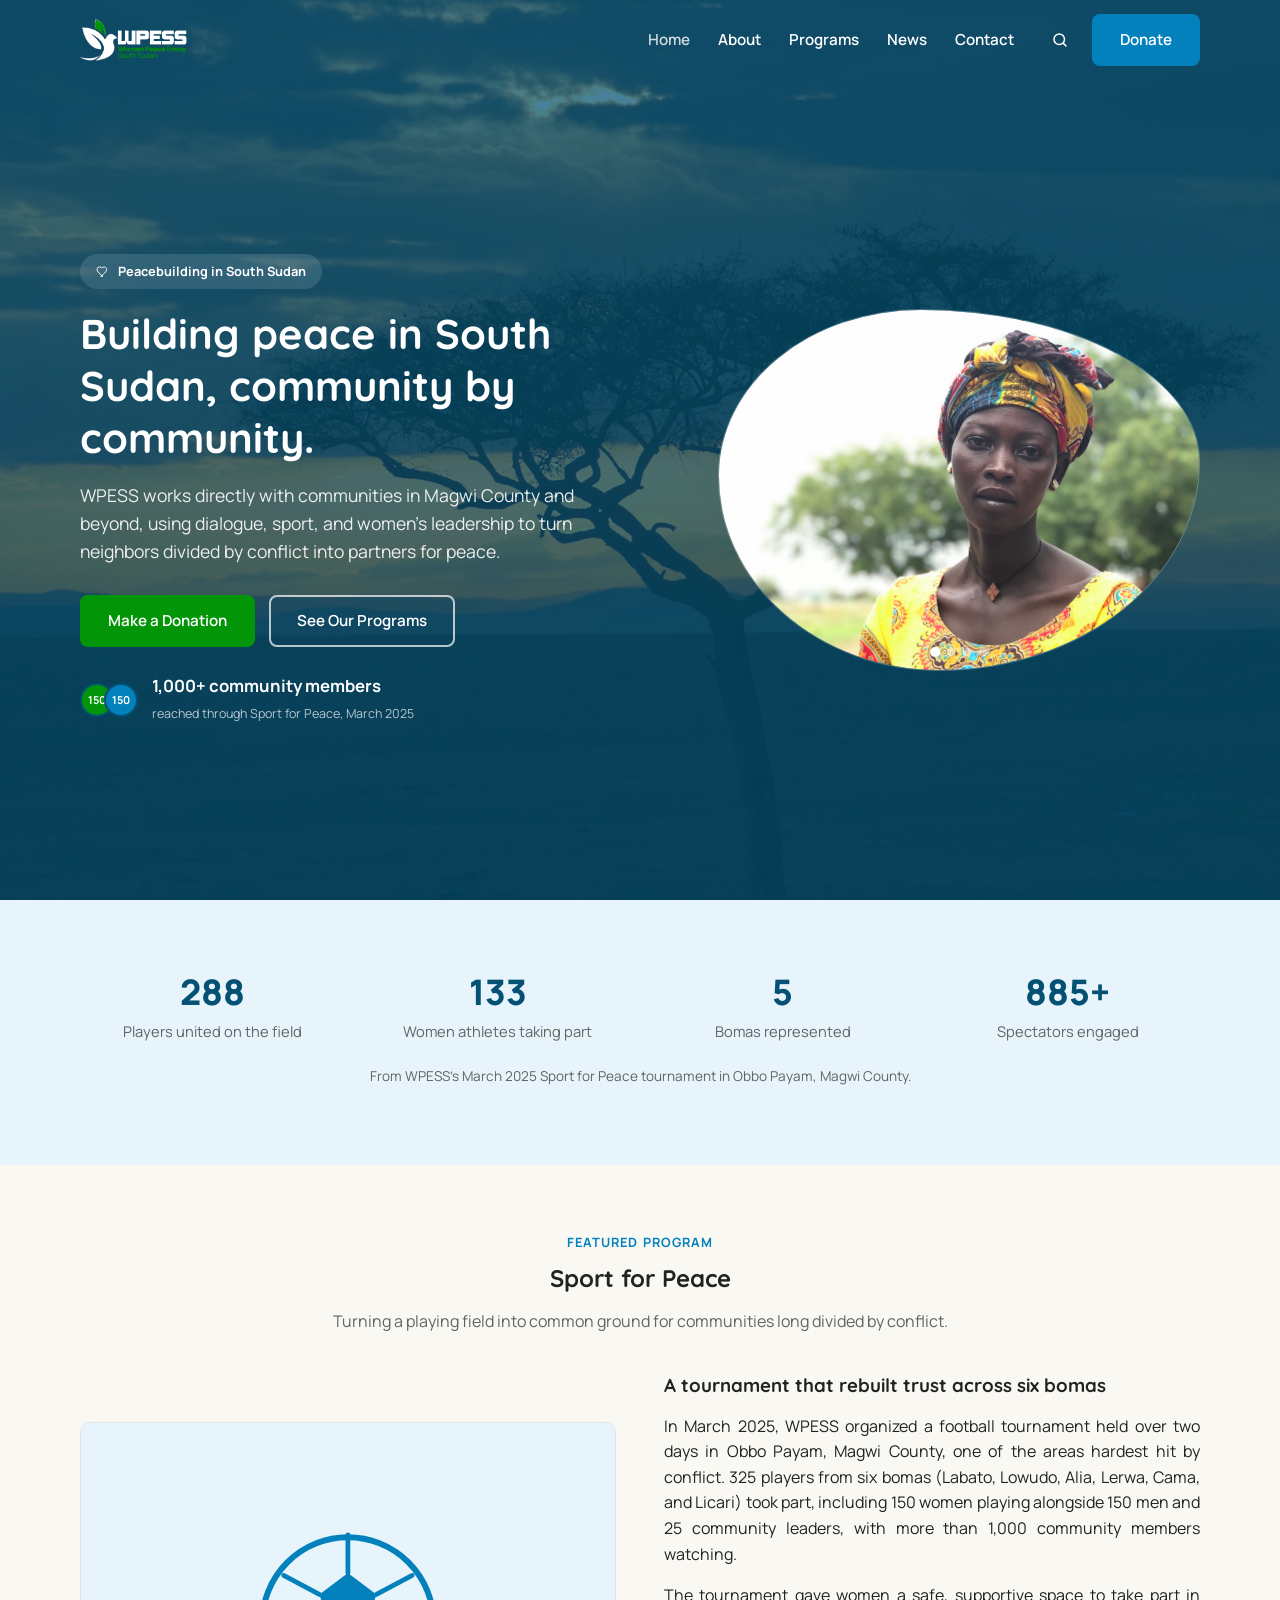
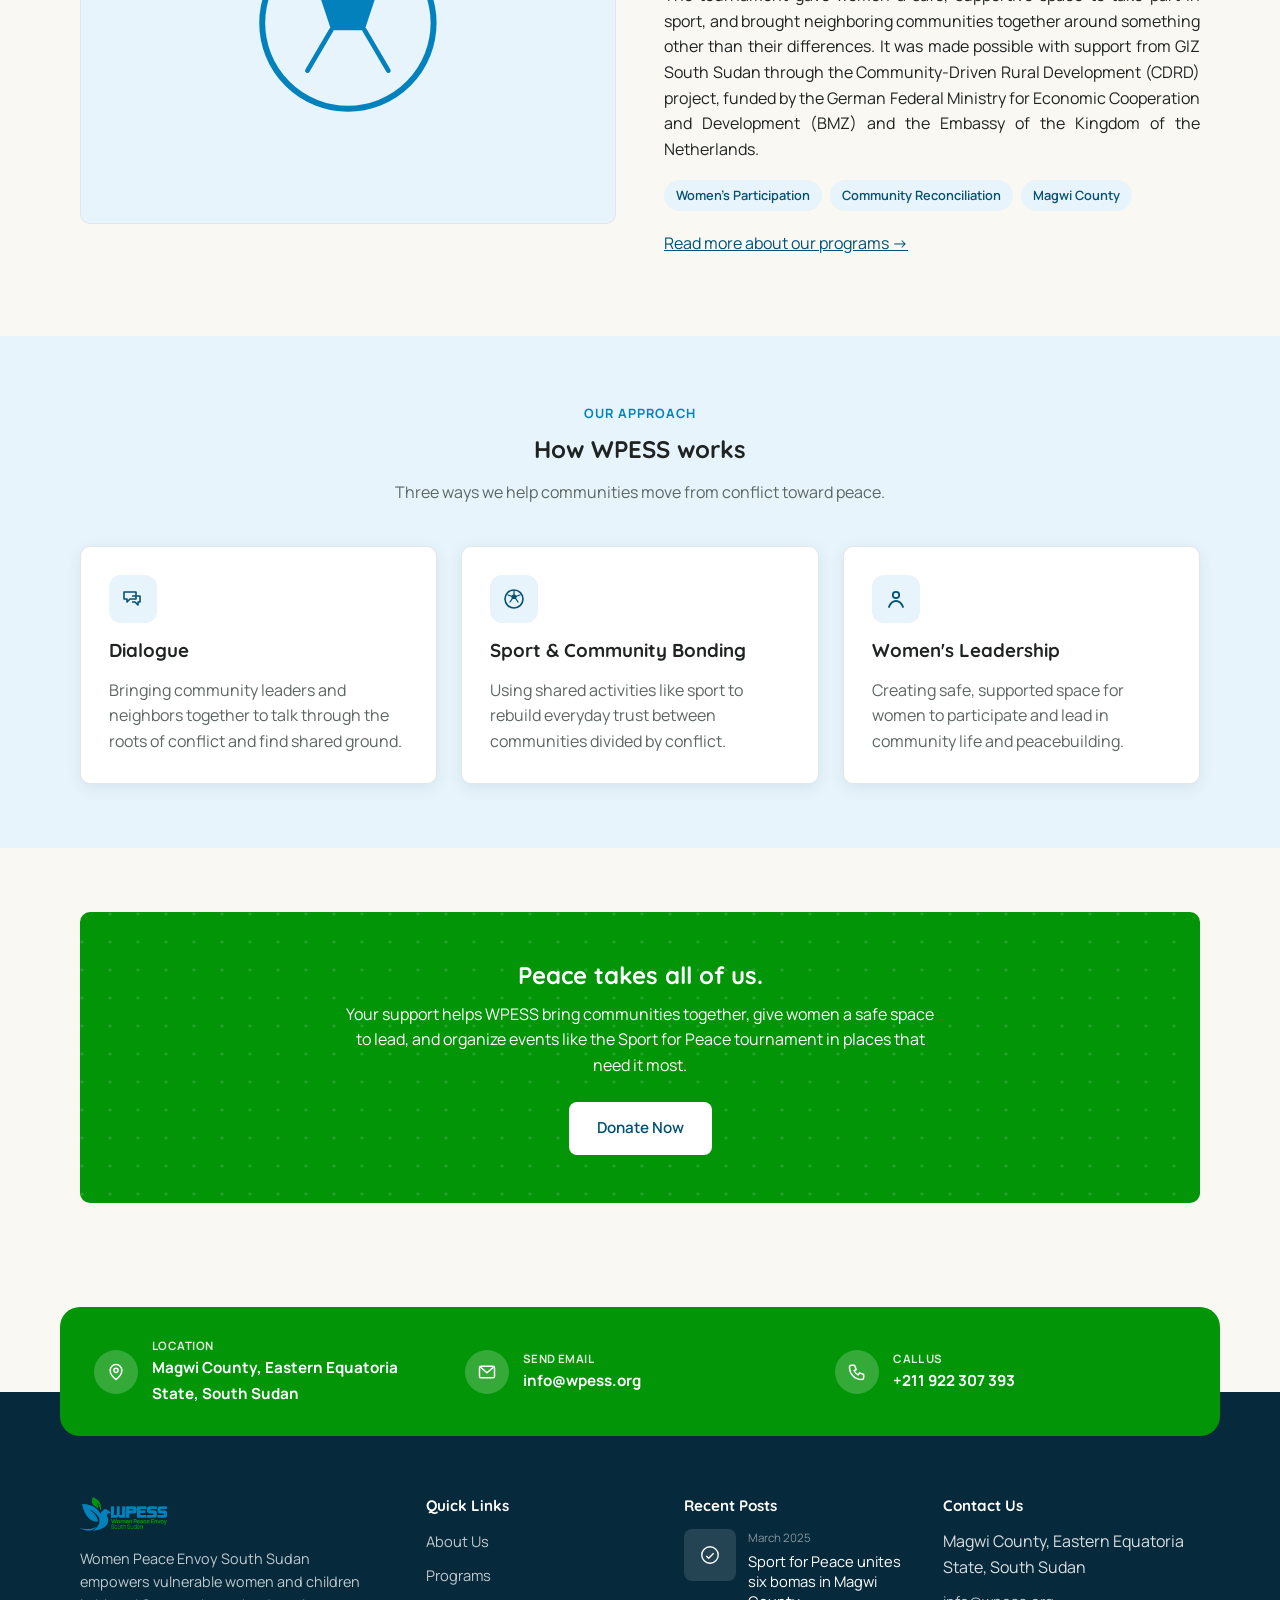
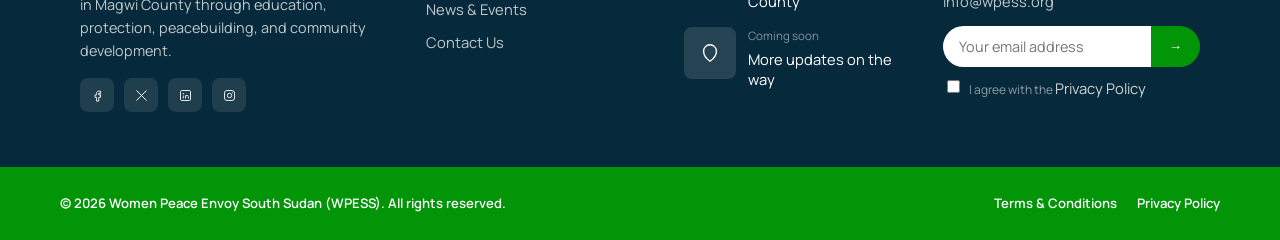
==== commit 91c0497a: "Serve pages at clean URLs without .html extensions Restructures about/contact/donate/news/programs i" ====
--- a/index.html
+++ b/index.html
@@ -5,29 +5,29 @@
 <meta name="viewport" content="width=device-width, initial-scale=1.0" />
 <title>WPESS | Women Peace Envoy South Sudan</title>
 <meta name="description" content="Women Peace Envoy South Sudan (WPESS) builds peace in communities affected by conflict through dialogue, sport, and women's leadership." />
-<link rel="icon" type="image/png" sizes="32x32" href="images/favicon-32.png" />
-<link rel="icon" type="image/png" sizes="16x16" href="images/favicon-16.png" />
-<link rel="apple-touch-icon" sizes="180x180" href="images/favicon-180.png" />
+<link rel="icon" type="image/png" sizes="32x32" href="/images/favicon-32.png" />
+<link rel="icon" type="image/png" sizes="16x16" href="/images/favicon-16.png" />
+<link rel="apple-touch-icon" sizes="180x180" href="/images/favicon-180.png" />
 <link rel="preconnect" href="https://fonts.googleapis.com" />
 <link rel="preconnect" href="https://fonts.gstatic.com" crossorigin />
 <link href="https://fonts.googleapis.com/css2?family=Manrope:wght@400;500;600;700;800&family=Quicksand:wght@600;700&display=swap" rel="stylesheet" />
-<link rel="stylesheet" href="css/style.css" />
+<link rel="stylesheet" href="/css/style.css" />
 </head>
 <body>
 
 <header class="site-header">
   <div class="container nav-wrap">
-    <a href="index.html" class="brand">
-      <img src="images/wpess-logo.png" alt="WPESS: Women Peace Envoy South Sudan" class="brand-logo brand-logo-color" />
-      <img src="images/wpess-logo-white.png" alt="WPESS: Women Peace Envoy South Sudan" class="brand-logo brand-logo-white" />
+    <a href="/" class="brand">
+      <img src="/images/wpess-logo.png" alt="WPESS: Women Peace Envoy South Sudan" class="brand-logo brand-logo-color" />
+      <img src="/images/wpess-logo-white.png" alt="WPESS: Women Peace Envoy South Sudan" class="brand-logo brand-logo-white" />
     </a>
     <div class="nav-right">
       <div class="nav-links-wrap">
         <ul class="nav-links">
-          <li><a href="index.html" class="active">Home</a></li>
-          <li><a href="about.html">About</a></li>
+          <li><a href="/" class="active">Home</a></li>
+          <li><a href="/about/">About</a></li>
           <li class="has-mega">
-            <a href="programs.html">Programs</a>
+            <a href="/programs/">Programs</a>
             <button class="mega-toggle" aria-label="Toggle Programs menu" aria-expanded="false">
               <svg width="10" height="10" viewBox="0 0 24 24" fill="none"><path d="m6 9 6 6 6-6" stroke="currentColor" stroke-width="2" stroke-linecap="round" stroke-linejoin="round"/></svg>
             </button>
@@ -36,30 +36,30 @@
                 <div class="mega-col">
                   <h4>Our Approach</h4>
                   <ul>
-                    <li><a href="about.html">Dialogue</a></li>
-                    <li><a href="about.html">Sport &amp; Community Bonding</a></li>
-                    <li><a href="about.html">Women's Leadership</a></li>
+                    <li><a href="/about/">Dialogue</a></li>
+                    <li><a href="/about/">Sport &amp; Community Bonding</a></li>
+                    <li><a href="/about/">Women's Leadership</a></li>
                   </ul>
                 </div>
                 <div class="mega-col mega-feature">
                   <span class="tag">Featured Program</span>
                   <h4>Sport for Peace</h4>
                   <p>325 players, 6 bomas, one tournament that rebuilt trust in Magwi County.</p>
-                  <a href="programs.html" class="mega-feature-link">Read the story →</a>
+                  <a href="/programs/" class="mega-feature-link">Read the story →</a>
                 </div>
                 <div class="mega-col">
                   <h4>Get Involved</h4>
                   <ul>
-                    <li><a href="donate.html">Donate</a></li>
-                    <li><a href="contact.html">Volunteer</a></li>
-                    <li><a href="contact.html">Partner With Us</a></li>
+                    <li><a href="/donate/">Donate</a></li>
+                    <li><a href="/contact/">Volunteer</a></li>
+                    <li><a href="/contact/">Partner With Us</a></li>
                   </ul>
                 </div>
               </div>
             </div>
           </li>
-          <li><a href="news.html">News</a></li>
-          <li><a href="contact.html">Contact</a></li>
+          <li><a href="/news/">News</a></li>
+          <li><a href="/contact/">Contact</a></li>
         </ul>
       </div>
       <div class="nav-actions">
@@ -72,7 +72,7 @@
             <div class="nav-search-results"></div>
           </div>
         </div>
-        <a href="donate.html" class="btn btn-secondary">Donate</a>
+        <a href="/donate/" class="btn btn-secondary">Donate</a>
         <button class="nav-toggle" aria-label="Toggle navigation" aria-expanded="false">
           <span></span><span></span><span></span>
         </button>
@@ -91,8 +91,8 @@
       <h1>Building peace in South Sudan, community by community.</h1>
       <p>WPESS works directly with communities in Magwi County and beyond, using dialogue, sport, and women's leadership to turn neighbors divided by conflict into partners for peace.</p>
       <div class="hero-actions">
-        <a href="donate.html" class="btn btn-primary">Make a Donation</a>
-        <a href="programs.html" class="btn btn-outline">See Our Programs</a>
+        <a href="/donate/" class="btn btn-primary">Make a Donation</a>
+        <a href="/programs/" class="btn btn-outline">See Our Programs</a>
       </div>
       <div class="hero-stat-badge">
         <span class="avatars">
@@ -106,10 +106,10 @@
       </div>
     </div>
     <div class="hero-media hero-slideshow">
-      <img src="images/woman-2.jpg" alt="A WPESS community member in South Sudan" class="hero-slide active" />
-      <img src="images/woman-1.jpg" alt="A member of the WPESS community in South Sudan" class="hero-slide" />
-      <img src="images/girls.avif" alt="Two young women who took part in WPESS's Sport for Peace tournament" class="hero-slide" />
-      <img src="images/football-field.jpg" alt="Football pitch" class="hero-slide" />
+      <img src="/images/woman-2.jpg" alt="A WPESS community member in South Sudan" class="hero-slide active" />
+      <img src="/images/woman-1.jpg" alt="A member of the WPESS community in South Sudan" class="hero-slide" />
+      <img src="/images/girls.avif" alt="Two young women who took part in WPESS's Sport for Peace tournament" class="hero-slide" />
+      <img src="/images/football-field.jpg" alt="Football pitch" class="hero-slide" />
       <div class="hero-slideshow-dots">
         <button type="button" class="active" aria-label="Show slide 1"></button>
         <button type="button" aria-label="Show slide 2"></button>
@@ -168,7 +168,7 @@
           <span class="tag">Community Reconciliation</span>
           <span class="tag">Magwi County</span>
         </div>
-        <p style="margin-top:20px;"><a href="programs.html">Read more about our programs →</a></p>
+        <p style="margin-top:20px;"><a href="/programs/">Read more about our programs →</a></p>
       </div>
     </div>
   </div>
@@ -212,7 +212,7 @@
     <div class="cta-banner">
       <h2>Peace takes all of us.</h2>
       <p>Your support helps WPESS bring communities together, give women a safe space to lead, and organize events like the Sport for Peace tournament in places that need it most.</p>
-      <a href="donate.html" class="btn btn-secondary">Donate Now</a>
+      <a href="/donate/" class="btn btn-secondary">Donate Now</a>
     </div>
   </div>
 </section>
@@ -253,7 +253,7 @@
   <div class="container">
     <div class="footer-grid">
       <div>
-        <img src="images/wpess-logo.png" alt="WPESS logo" class="footer-logo" />
+        <img src="/images/wpess-logo.png" alt="WPESS logo" class="footer-logo" />
         <p style="color:rgba(255,255,255,0.75); font-size:0.9rem; max-width:32ch;">Women Peace Envoy South Sudan empowers vulnerable women and children in Magwi County through education, protection, peacebuilding, and community development.</p>
         <!-- TODO: link these to WPESS's real social media accounts -->
         <div class="social-icons">
@@ -266,10 +266,10 @@
       <div>
         <h4>Quick Links</h4>
         <ul>
-          <li><a href="about.html">About Us</a></li>
-          <li><a href="programs.html">Programs</a></li>
-          <li><a href="news.html">News &amp; Events</a></li>
-          <li><a href="contact.html">Contact Us</a></li>
+          <li><a href="/about/">About Us</a></li>
+          <li><a href="/programs/">Programs</a></li>
+          <li><a href="/news/">News &amp; Events</a></li>
+          <li><a href="/contact/">Contact Us</a></li>
         </ul>
       </div>
       <div>
@@ -281,7 +281,7 @@
           </span>
           <div>
             <div class="footer-post-meta">March 2025</div>
-            <div class="footer-post-title"><a href="news.html" style="color:#fff;text-decoration:none;">Sport for Peace unites six bomas in Magwi County</a></div>
+            <div class="footer-post-title"><a href="/news/" style="color:#fff;text-decoration:none;">Sport for Peace unites six bomas in Magwi County</a></div>
           </div>
         </div>
         <div class="footer-post">
@@ -290,7 +290,7 @@
           </span>
           <div>
             <div class="footer-post-meta">Coming soon</div>
-            <div class="footer-post-title"><a href="news.html" style="color:#fff;text-decoration:none;">More updates on the way</a></div>
+            <div class="footer-post-title"><a href="/news/" style="color:#fff;text-decoration:none;">More updates on the way</a></div>
           </div>
         </div>
       </div>
@@ -326,6 +326,6 @@
 </footer>
 
 <script>document.getElementById("year").textContent = new Date().getFullYear();</script>
-<script src="js/script.js"></script>
+<script src="/js/script.js"></script>
 </body>
 </html>
--- a/css/style.css
+++ b/css/style.css
@@ -128,6 +128,20 @@
   background: var(--color-primary-dark);
 }
 
+.btn-paypal {
+  background: #003087;
+  color: #fff;
+  display: inline-flex;
+  align-items: center;
+  gap: 8px;
+  margin-top: 6px;
+}
+
+.btn-paypal:hover {
+  background: #001c64;
+  color: #fff;
+}
+
 /* Header / Nav */
 .site-header {
   position: fixed;
@@ -136,13 +150,13 @@
   right: 0;
   z-index: 100;
   background: transparent;
-  border-bottom: 1px solid transparent;
-  transition: background 0.25s ease, border-color 0.25s ease, box-shadow 0.25s ease;
+  border-bottom: 0;
+  transition: background 0.25s ease, box-shadow 0.25s ease;
 }
 
 .site-header.scrolled {
   background: var(--color-surface);
-  border-bottom-color: var(--color-border);
+  border-bottom: 1px solid var(--color-border);
   box-shadow: 0 4px 16px rgba(15, 45, 84, 0.08);
 }
 
@@ -475,7 +489,7 @@
   background-color: var(--color-primary-dark);
   background-image:
     url("data:image/svg+xml,%3Csvg xmlns='http://www.w3.org/2000/svg' width='10' height='10'%3E%3Crect width='10' height='10' fill='%23045173' fill-opacity='0.72'/%3E%3C/svg%3E"),
-    url("images/savanna-landscape.jpg");
+    url("/images/savanna-landscape.jpg");
   background-size: cover, cover;
   background-position: center, center;
   background-repeat: no-repeat, no-repeat;
@@ -645,7 +659,7 @@
   background-color: var(--color-primary-dark);
   background-image:
     url("data:image/svg+xml,%3Csvg xmlns='http://www.w3.org/2000/svg' width='10' height='10'%3E%3Crect width='10' height='10' fill='%23045173' fill-opacity='0.72'/%3E%3C/svg%3E"),
-    url("images/savanna-landscape.jpg");
+    url("/images/savanna-landscape.jpg");
   background-size: cover, cover;
   background-position: center, center;
   background-repeat: no-repeat, no-repeat;
@@ -894,6 +908,21 @@
 
 .contact-detail-item a:hover {
   text-decoration: underline;
+}
+
+.contact-map-section {
+  padding-top: 0;
+}
+
+.map-embed {
+  border-radius: var(--radius);
+  overflow: hidden;
+  box-shadow: var(--shadow);
+  line-height: 0;
+}
+
+.map-embed iframe {
+  display: block;
 }
 
 .social-icons.light {
@@ -946,7 +975,7 @@
 /* Donate options */
 .donate-options {
   display: grid;
-  grid-template-columns: repeat(3, 1fr);
+  grid-template-columns: repeat(auto-fit, minmax(230px, 1fr));
   gap: 20px;
 }
 
@@ -1257,11 +1286,16 @@
     top: 100%;
     left: 0;
     right: 0;
+    background: transparent;
+    border-bottom: 0;
+    max-height: 0;
+    overflow: hidden;
+    transition: max-height 0.3s ease, background 0.3s ease, border-color 0.3s ease;
+  }
+
+  .nav-links-wrap.open {
     background: var(--color-surface);
     border-bottom: 1px solid var(--color-border);
-    max-height: 0;
-    overflow: hidden;
-    transition: max-height 0.3s ease;
   }
 
   .site-header .nav-links a {
@@ -1334,8 +1368,39 @@
     padding: 12px 0 4px;
   }
 
+  .hero {
+    padding: calc(var(--header-h, 64px) + 28px) 0 32px;
+    min-height: auto;
+  }
+
+  .hero-media {
+    width: 270px;
+    height: 200px;
+    max-width: 270px;
+    justify-self: center;
+    margin: 0 auto 14px;
+  }
+
+  .hero-inner {
+    gap: 0;
+  }
+
+  .hero-tag {
+    margin-bottom: 12px;
+  }
+
   .hero h1 {
-    font-size: 2rem;
+    font-size: 1.7rem;
+    margin-bottom: 12px;
+  }
+
+  .hero p {
+    font-size: 1rem;
+    margin-bottom: 20px;
+  }
+
+  .hero-stat-badge {
+    margin-top: 16px;
   }
 
   .card-grid,
@@ -1351,10 +1416,6 @@
 
   .cta-banner {
     padding: 32px 20px;
-  }
-
-  .brand-logo {
-    height: 34px;
   }
 
   .contact-strip {
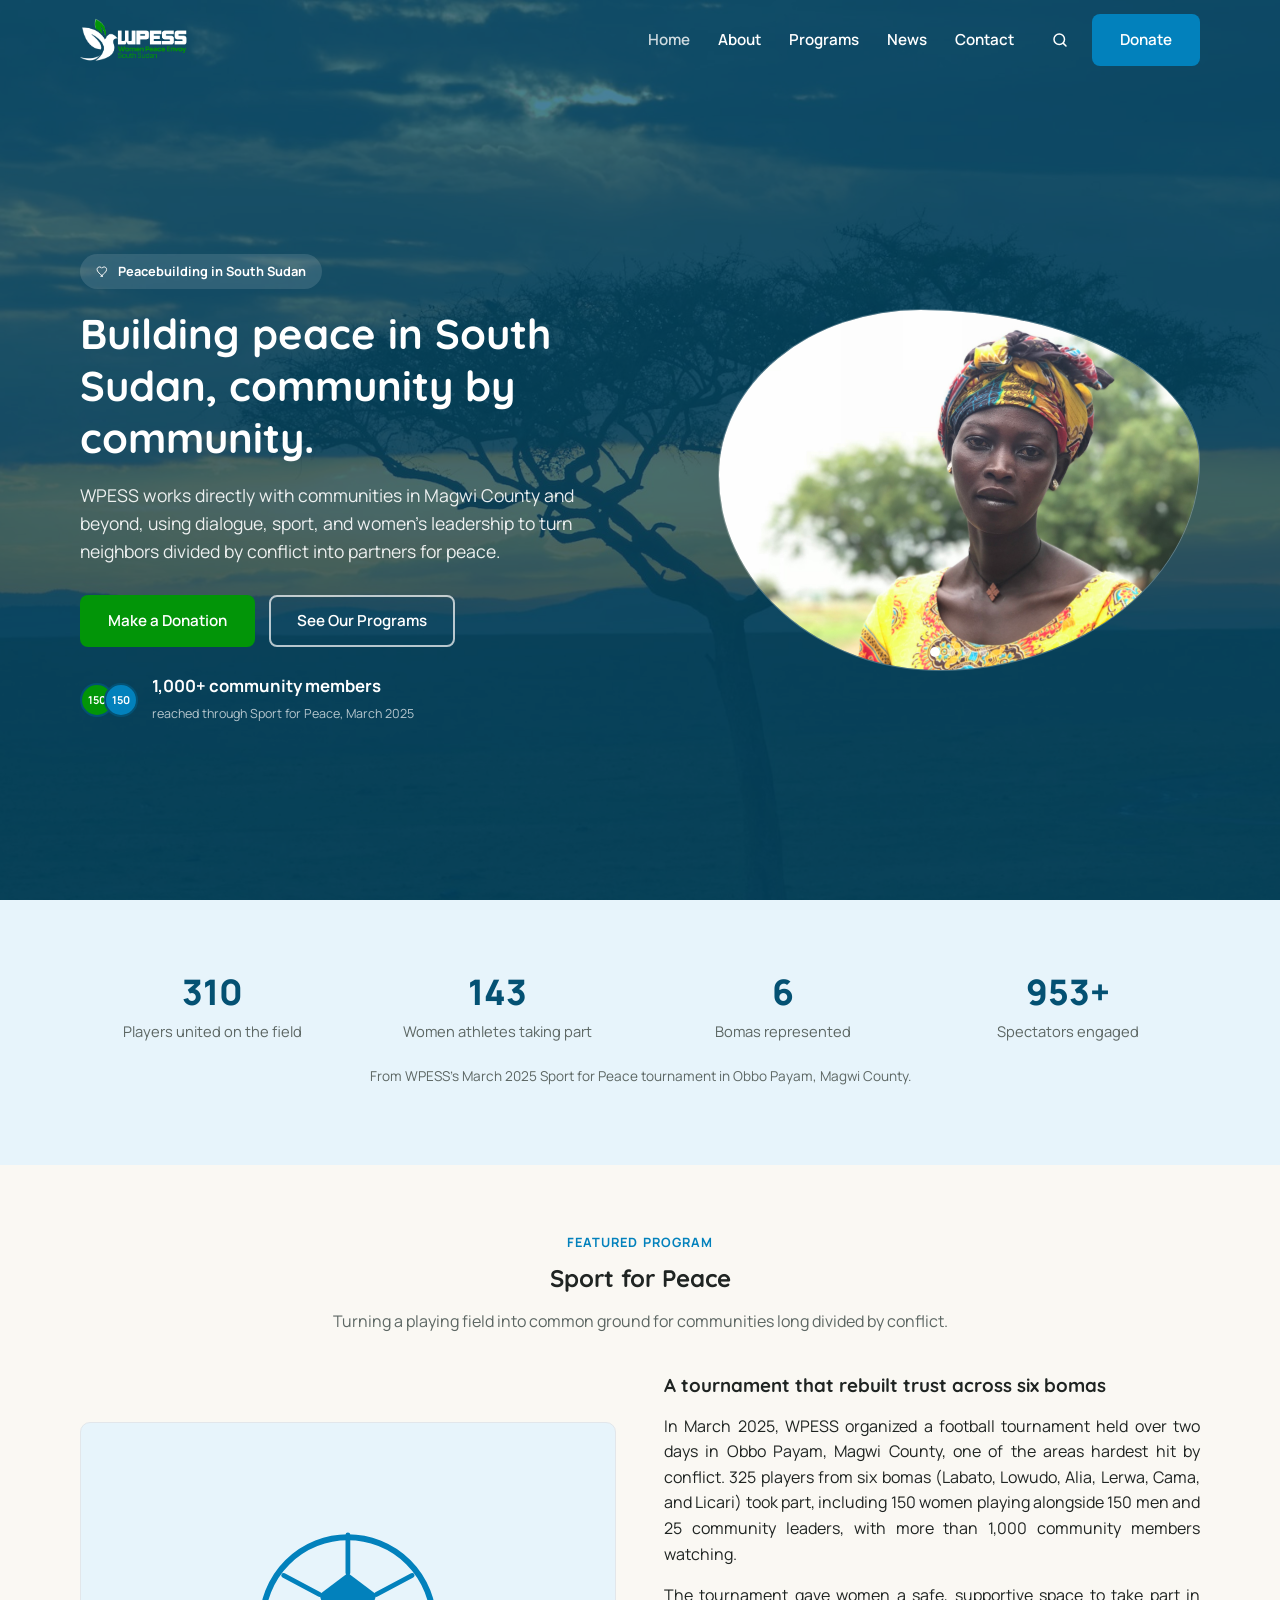
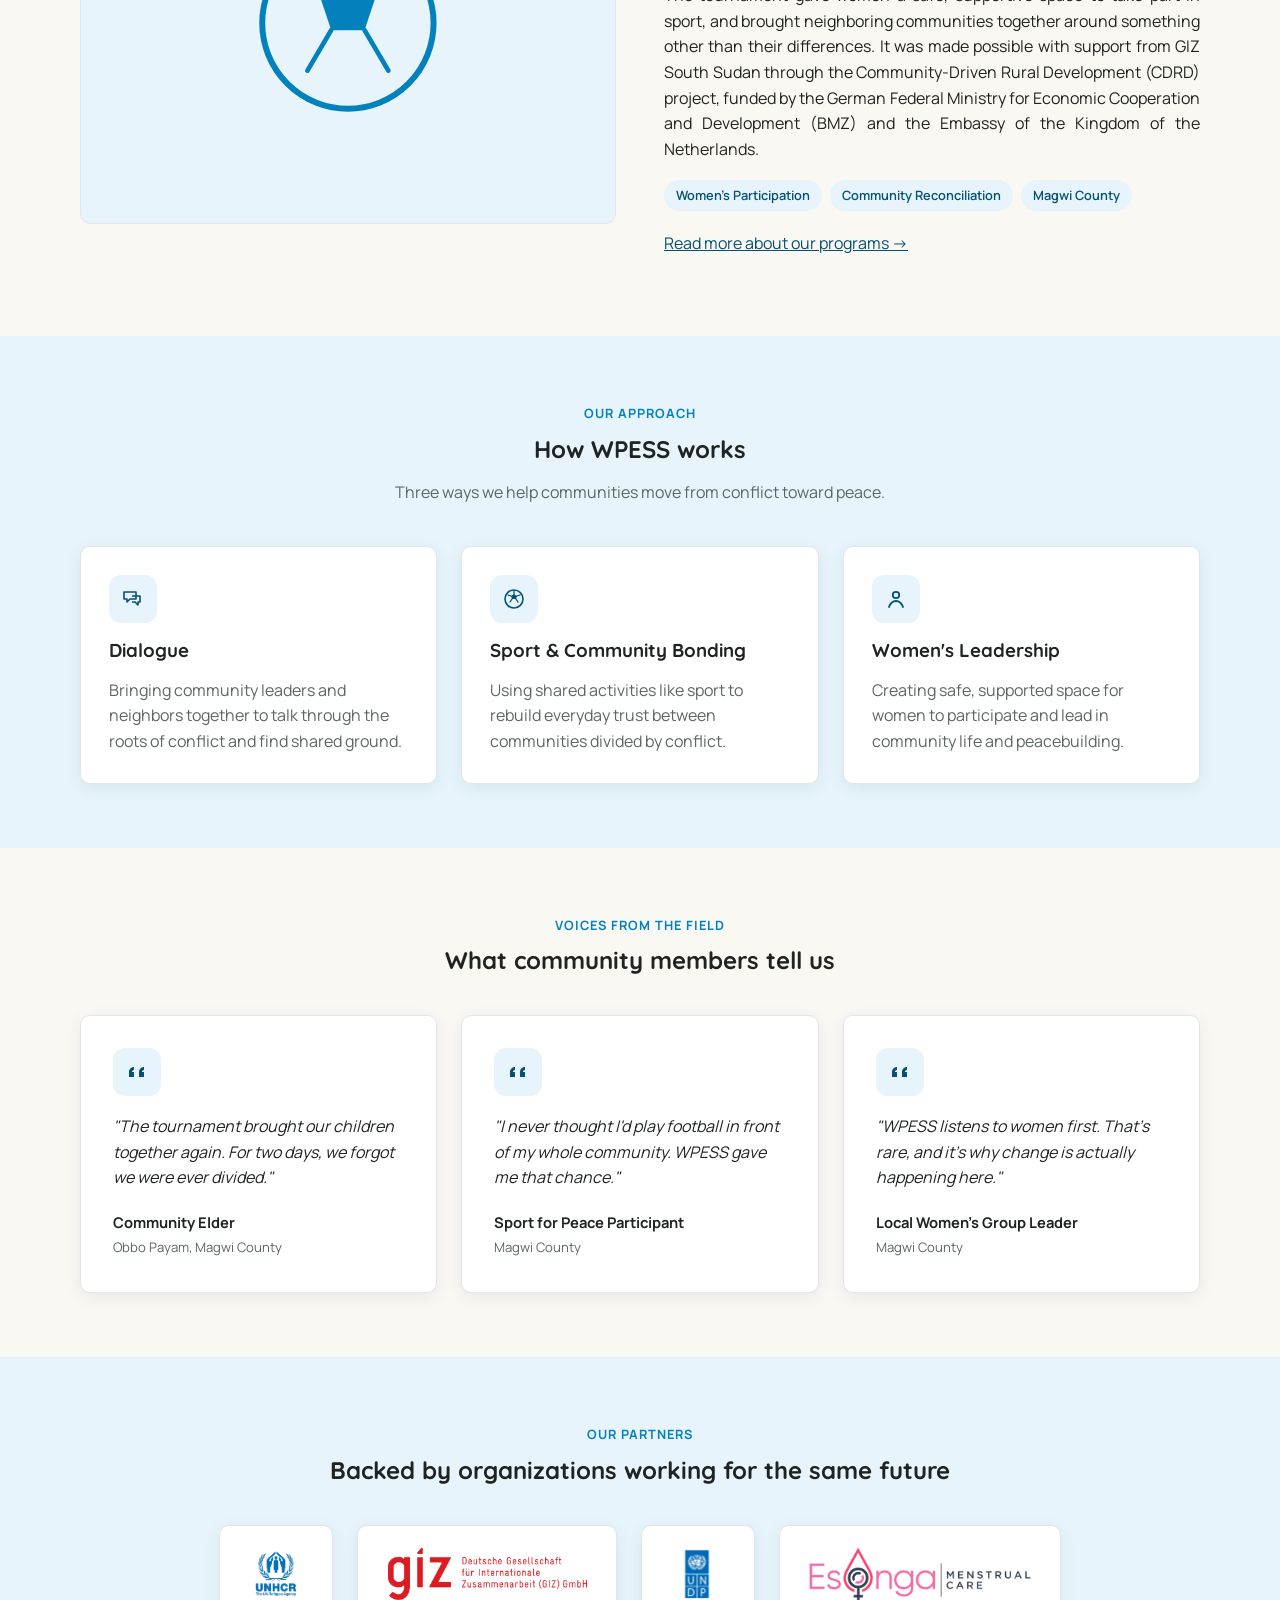
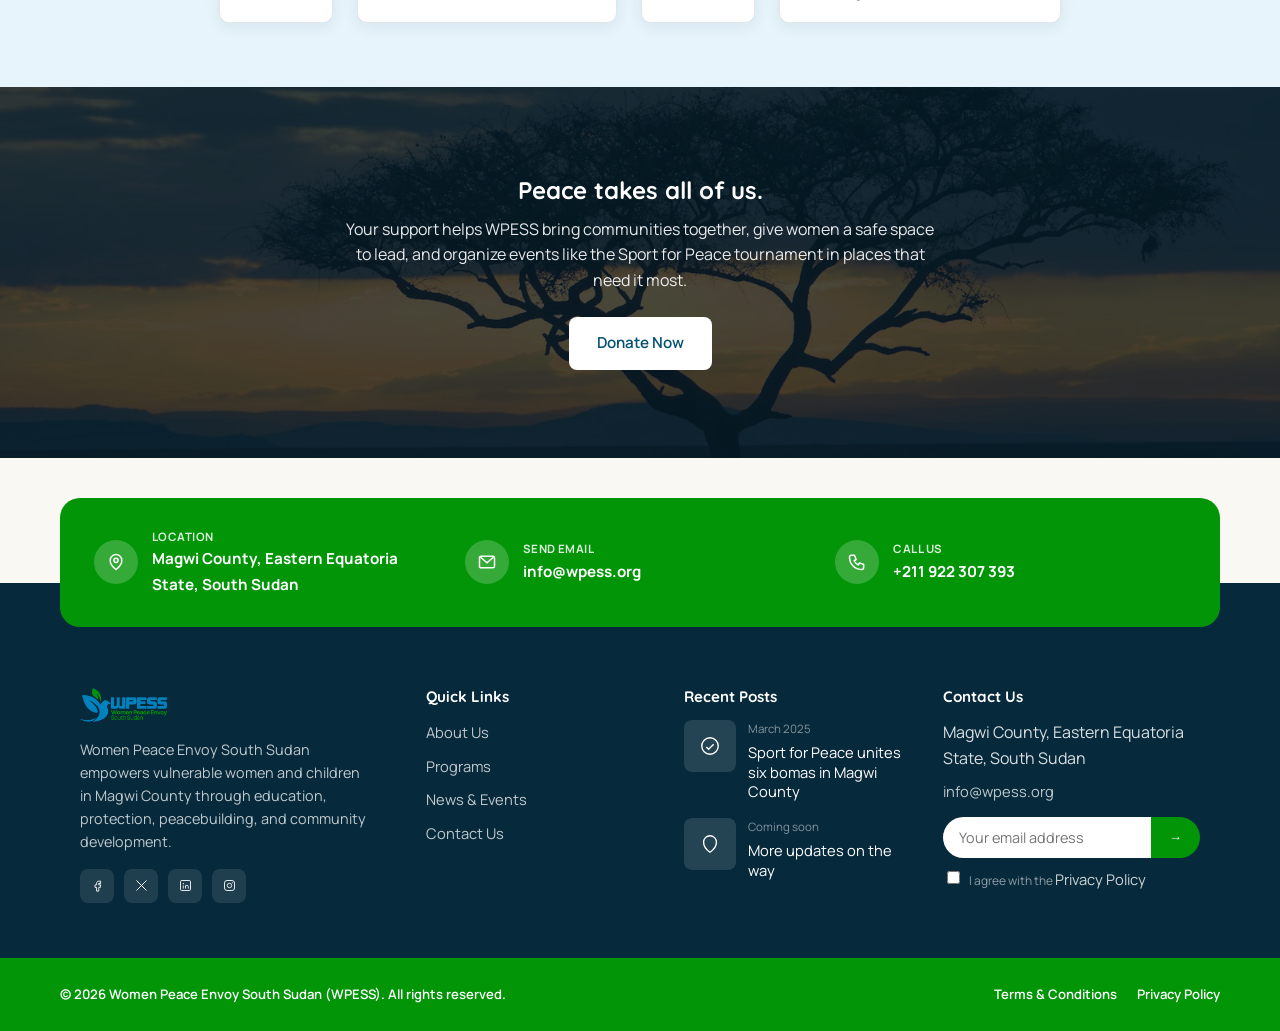
==== commit 044c21a8: "Redesign About/Programs pages, add partners & testimonials to home - About: modern hero with floatin" ====
--- a/index.html
+++ b/index.html
@@ -109,7 +109,7 @@
       <img src="/images/woman-2.jpg" alt="A WPESS community member in South Sudan" class="hero-slide active" />
       <img src="/images/woman-1.jpg" alt="A member of the WPESS community in South Sudan" class="hero-slide" />
       <img src="/images/girls.avif" alt="Two young women who took part in WPESS's Sport for Peace tournament" class="hero-slide" />
-      <img src="/images/football-field.jpg" alt="Football pitch" class="hero-slide" />
+      <img src="/images/anyek-rose-oling.jpg" alt="Anyek Rose John Oling, Executive Director of WPESS" class="hero-slide" />
       <div class="hero-slideshow-dots">
         <button type="button" class="active" aria-label="Show slide 1"></button>
         <button type="button" aria-label="Show slide 2"></button>
@@ -209,11 +209,74 @@
 
 <section>
   <div class="container">
-    <div class="cta-banner">
-      <h2>Peace takes all of us.</h2>
-      <p>Your support helps WPESS bring communities together, give women a safe space to lead, and organize events like the Sport for Peace tournament in places that need it most.</p>
-      <a href="/donate/" class="btn btn-secondary">Donate Now</a>
-    </div>
+    <div class="section-heading">
+      <span class="eyebrow">Voices From The Field</span>
+      <h2>What community members tell us</h2>
+    </div>
+    <!-- TODO: replace with real, attributed testimonials from program participants -->
+    <div class="testimonial-grid">
+      <div class="testimonial-card">
+        <div class="icon-badge">
+          <svg width="24" height="24" viewBox="0 0 24 24" fill="none"><path d="M9 7c-2.8 0-5 2.2-5 5v5h5v-5H7c0-1.1.9-2 2-2V7Zm10 0c-2.8 0-5 2.2-5 5v5h5v-5h-2c0-1.1.9-2 2-2V7Z" fill="#045173"/></svg>
+        </div>
+        <p class="testimonial-text">"The tournament brought our children together again. For two days, we forgot we were ever divided."</p>
+        <div class="testimonial-attribution">
+          <strong>Community Elder</strong>
+          <span>Obbo Payam, Magwi County</span>
+        </div>
+      </div>
+      <div class="testimonial-card">
+        <div class="icon-badge">
+          <svg width="24" height="24" viewBox="0 0 24 24" fill="none"><path d="M9 7c-2.8 0-5 2.2-5 5v5h5v-5H7c0-1.1.9-2 2-2V7Zm10 0c-2.8 0-5 2.2-5 5v5h5v-5h-2c0-1.1.9-2 2-2V7Z" fill="#045173"/></svg>
+        </div>
+        <p class="testimonial-text">"I never thought I'd play football in front of my whole community. WPESS gave me that chance."</p>
+        <div class="testimonial-attribution">
+          <strong>Sport for Peace Participant</strong>
+          <span>Magwi County</span>
+        </div>
+      </div>
+      <div class="testimonial-card">
+        <div class="icon-badge">
+          <svg width="24" height="24" viewBox="0 0 24 24" fill="none"><path d="M9 7c-2.8 0-5 2.2-5 5v5h5v-5H7c0-1.1.9-2 2-2V7Zm10 0c-2.8 0-5 2.2-5 5v5h5v-5h-2c0-1.1.9-2 2-2V7Z" fill="#045173"/></svg>
+        </div>
+        <p class="testimonial-text">"WPESS listens to women first. That's rare, and it's why change is actually happening here."</p>
+        <div class="testimonial-attribution">
+          <strong>Local Women's Group Leader</strong>
+          <span>Magwi County</span>
+        </div>
+      </div>
+    </div>
+  </div>
+</section>
+
+<section class="partners-section">
+  <div class="container">
+    <div class="section-heading">
+      <span class="eyebrow">Our Partners</span>
+      <h2>Backed by organizations working for the same future</h2>
+    </div>
+    <div class="partners-grid">
+      <div class="partner-logo">
+        <img src="/images/partners/unhcr-logo.png" alt="UNHCR, the UN Refugee Agency" />
+      </div>
+      <div class="partner-logo">
+        <img src="/images/partners/giz-logo.webp" alt="GIZ, Deutsche Gesellschaft für Internationale Zusammenarbeit" />
+      </div>
+      <div class="partner-logo">
+        <img src="/images/partners/undp-logo.jpg" alt="UNDP, the UN Development Programme" />
+      </div>
+      <div class="partner-logo">
+        <img src="/images/partners/esonga-menstrual-care-logo.png" alt="Esonga Menstrual Care" />
+      </div>
+    </div>
+  </div>
+</section>
+
+<section class="cta-banner">
+  <div class="container">
+    <h2>Peace takes all of us.</h2>
+    <p>Your support helps WPESS bring communities together, give women a safe space to lead, and organize events like the Sport for Peace tournament in places that need it most.</p>
+    <a href="/donate/" class="btn btn-secondary">Donate Now</a>
   </div>
 </section>
 
--- a/css/style.css
+++ b/css/style.css
@@ -512,6 +512,10 @@
   align-items: center;
 }
 
+.hero-inner > div {
+  min-width: 0;
+}
+
 .hero h1 {
   font-size: 2.6rem;
   margin-bottom: 18px;
@@ -802,14 +806,27 @@
   border-radius: 999px;
 }
 
-/* Banner CTA */
+/* Banner CTA: full-bleed background photo instead of a boxed card, with a
+   solid dark scrim (not a gradient) so white text stays legible */
 .cta-banner {
-  background-color: var(--color-accent);
-  background-image: url("data:image/svg+xml,%3Csvg xmlns='http://www.w3.org/2000/svg' width='28' height='28'%3E%3Ccircle cx='2' cy='2' r='1.6' fill='%23ffffff' fill-opacity='0.14'/%3E%3C/svg%3E");
-  color: #fff;
-  border-radius: var(--radius);
-  padding: 48px;
+  position: relative;
+  isolation: isolate;
+  background-color: var(--color-primary-dark);
+  background-image: url("/images/savanna-landscape.jpg");
+  background-size: cover;
+  background-position: center;
+  background-repeat: no-repeat;
+  color: #fff;
   text-align: center;
+  padding: 88px 0;
+}
+
+.cta-banner::before {
+  content: "";
+  position: absolute;
+  inset: 0;
+  z-index: -1;
+  background: rgba(4, 30, 46, 0.72);
 }
 
 .cta-banner h2 {
@@ -819,6 +836,7 @@
 .cta-banner p {
   max-width: 60ch;
   margin: 0 auto 24px;
+  color: rgba(255, 255, 255, 0.9);
 }
 
 .cta-banner .btn {
@@ -1369,38 +1387,60 @@
   }
 
   .hero {
-    padding: calc(var(--header-h, 64px) + 28px) 0 32px;
+    padding: calc(var(--header-h, 64px) + 24px) 0 40px;
     min-height: auto;
-  }
-
-  .hero-media {
-    width: 270px;
-    height: 200px;
-    max-width: 270px;
-    justify-self: center;
-    margin: 0 auto 14px;
   }
 
   .hero-inner {
     gap: 0;
   }
 
+  .hero-inner > div:not(.hero-media) {
+    min-width: 0;
+    text-align: center;
+  }
+
+  .hero-media {
+    width: 260px;
+    height: 195px;
+    max-width: 100%;
+    justify-self: center;
+    margin: 0 auto 22px;
+  }
+
   .hero-tag {
-    margin-bottom: 12px;
+    margin-bottom: 16px;
   }
 
   .hero h1 {
-    font-size: 1.7rem;
-    margin-bottom: 12px;
+    font-size: 1.75rem;
+    margin-bottom: 14px;
   }
 
   .hero p {
     font-size: 1rem;
-    margin-bottom: 20px;
+    margin: 0 auto 24px;
+    max-width: 34ch;
+  }
+
+  .hero-actions {
+    justify-content: center;
+    gap: 10px;
+  }
+
+  .hero-actions .btn {
+    padding: 12px 18px;
+    font-size: 0.88rem;
   }
 
   .hero-stat-badge {
-    margin-top: 16px;
+    max-width: 100%;
+    margin-top: 20px;
+  }
+
+  .hero-stat-badge > div {
+    min-width: 0;
+    text-align: left;
   }
 
   .card-grid,
@@ -1415,7 +1455,7 @@
   }
 
   .cta-banner {
-    padding: 32px 20px;
+    padding: 56px 0;
   }
 
   .contact-strip {
@@ -1486,3 +1526,812 @@
     transform: none;
   }
 }
+
+/* ============================================
+   Shared creative page hero (About, Programs)
+   ============================================ */
+
+.about-hero,
+.programs-hero {
+  position: relative;
+  isolation: isolate;
+  overflow: hidden;
+  background-color: var(--color-primary-dark);
+  color: #fff;
+  padding: calc(var(--header-h, 76px) + 72px) 0 84px;
+  text-align: center;
+}
+
+.about-hero-shapes,
+.programs-hero-shapes {
+  position: absolute;
+  inset: 0;
+  z-index: -1;
+  overflow: hidden;
+}
+
+.about-hero-shapes span,
+.programs-hero-shapes span {
+  position: absolute;
+  border-radius: 50%;
+  filter: blur(60px);
+  opacity: 0.32;
+}
+
+.about-hero-shapes span:nth-child(1),
+.programs-hero-shapes span:nth-child(1) {
+  width: 340px;
+  height: 340px;
+  background: var(--color-accent);
+  top: -90px;
+  left: -70px;
+  animation: about-float-a 9s ease-in-out infinite;
+}
+
+.about-hero-shapes span:nth-child(2),
+.programs-hero-shapes span:nth-child(2) {
+  width: 280px;
+  height: 280px;
+  background: var(--color-primary);
+  bottom: -110px;
+  right: -50px;
+  animation: about-float-b 11s ease-in-out infinite;
+}
+
+.about-hero-shapes span:nth-child(3),
+.programs-hero-shapes span:nth-child(3) {
+  width: 200px;
+  height: 200px;
+  background: #fff;
+  top: 38%;
+  left: 46%;
+  opacity: 0.08;
+  animation: about-float-a 13s ease-in-out infinite reverse;
+}
+
+@keyframes about-float-a {
+  0%, 100% { transform: translate(0, 0) scale(1); }
+  50% { transform: translate(30px, 24px) scale(1.08); }
+}
+
+@keyframes about-float-b {
+  0%, 100% { transform: translate(0, 0) scale(1); }
+  50% { transform: translate(-24px, -18px) scale(1.05); }
+}
+
+.about-hero-eyebrow,
+.programs-hero-eyebrow {
+  display: inline-flex;
+  align-items: center;
+  gap: 8px;
+  background: rgba(255, 255, 255, 0.12);
+  padding: 7px 16px;
+  border-radius: 999px;
+  font-size: 0.8rem;
+  font-weight: 700;
+  letter-spacing: 0.03em;
+  margin-bottom: 22px;
+}
+
+.about-hero h1,
+.programs-hero h1 {
+  font-size: 2.6rem;
+  max-width: 18ch;
+  margin: 0 auto 18px;
+}
+
+.about-hero h1 span,
+.programs-hero h1 span {
+  color: #7fe0b8;
+}
+
+.about-hero > .container > p,
+.programs-hero > .container > p {
+  color: rgba(255, 255, 255, 0.88);
+  max-width: 56ch;
+  margin: 0 auto 36px;
+  font-size: 1.1rem;
+}
+
+.about-hero-stats,
+.programs-hero-stats {
+  display: flex;
+  justify-content: center;
+  flex-wrap: wrap;
+  gap: 14px;
+}
+
+.about-hero-stat,
+.programs-hero-stat {
+  background: rgba(255, 255, 255, 0.1);
+  border: 1px solid rgba(255, 255, 255, 0.16);
+  border-radius: 14px;
+  padding: 14px 24px;
+  min-width: 130px;
+}
+
+.about-hero-stat strong,
+.programs-hero-stat strong {
+  display: block;
+  font-family: "Quicksand", sans-serif;
+  font-size: 1.5rem;
+  font-weight: 700;
+  color: #fff;
+}
+
+.about-hero-stat span,
+.programs-hero-stat span {
+  font-size: 0.76rem;
+  color: rgba(255, 255, 255, 0.75);
+  text-transform: uppercase;
+  letter-spacing: 0.04em;
+}
+
+/* Mission pull-quote overlapping the photo */
+.about-mission-media {
+  position: relative;
+}
+
+.about-quote-card {
+  position: absolute;
+  left: -28px;
+  bottom: -28px;
+  background: var(--color-surface);
+  border-radius: var(--radius);
+  box-shadow: var(--shadow);
+  padding: 20px 22px;
+  max-width: 260px;
+  border-left: 4px solid var(--color-accent);
+}
+
+.about-quote-card p {
+  margin: 0;
+  font-family: "Quicksand", sans-serif;
+  font-weight: 700;
+  color: var(--color-primary-dark);
+  font-size: 1.02rem;
+  line-height: 1.4;
+}
+
+/* Timeline */
+.about-timeline {
+  background: var(--color-primary-light);
+}
+
+.about-timeline-track {
+  position: relative;
+  max-width: 760px;
+  margin: 0 auto;
+}
+
+.about-timeline-track::before {
+  content: "";
+  position: absolute;
+  left: 20px;
+  top: 6px;
+  bottom: 6px;
+  width: 2px;
+  background: var(--color-border);
+}
+
+.about-timeline-item {
+  position: relative;
+  padding-left: 56px;
+  margin-bottom: 36px;
+}
+
+.about-timeline-item:last-child {
+  margin-bottom: 0;
+}
+
+.about-timeline-dot {
+  position: absolute;
+  left: 10px;
+  top: 4px;
+  width: 22px;
+  height: 22px;
+  border-radius: 50%;
+  background: var(--color-surface);
+  border: 3px solid var(--color-accent);
+  transition: transform 0.4s ease, background 0.4s ease;
+}
+
+.about-timeline-item.in-view .about-timeline-dot {
+  background: var(--color-accent);
+  transform: scale(1.15);
+}
+
+.about-timeline-year {
+  display: inline-block;
+  font-family: "Quicksand", sans-serif;
+  font-weight: 700;
+  color: var(--color-primary-dark);
+  font-size: 0.85rem;
+  text-transform: uppercase;
+  letter-spacing: 0.05em;
+  margin-bottom: 6px;
+}
+
+.about-timeline-item h3 {
+  margin-bottom: 6px;
+}
+
+.about-timeline-item p {
+  color: var(--color-muted);
+  margin: 0;
+}
+
+/* Pillars */
+.about-pillars-grid {
+  display: grid;
+  grid-template-columns: repeat(3, 1fr);
+  gap: 24px;
+}
+
+.about-pillar-card {
+  position: relative;
+  background: var(--color-surface);
+  border: 1px solid var(--color-border);
+  border-radius: var(--radius);
+  padding: 30px 26px;
+  box-shadow: var(--shadow);
+  overflow: hidden;
+  transition: transform 0.3s ease, box-shadow 0.3s ease;
+}
+
+.about-pillar-card::before {
+  content: "";
+  position: absolute;
+  top: 0;
+  left: 0;
+  right: 0;
+  height: 4px;
+  background: var(--color-accent);
+  transform: scaleX(0);
+  transform-origin: left;
+  transition: transform 0.35s ease;
+}
+
+.about-pillar-card:hover {
+  transform: translateY(-6px);
+  box-shadow: 0 16px 32px rgba(15, 45, 84, 0.14);
+}
+
+.about-pillar-card:hover::before {
+  transform: scaleX(1);
+}
+
+.about-pillar-index {
+  font-family: "Quicksand", sans-serif;
+  font-weight: 700;
+  font-size: 0.8rem;
+  color: var(--color-muted);
+  letter-spacing: 0.05em;
+  margin-bottom: 10px;
+}
+
+/* Values */
+.about-values-grid {
+  display: grid;
+  grid-template-columns: repeat(3, 1fr);
+  gap: 20px;
+}
+
+.about-value-card {
+  background: var(--color-surface);
+  border: 1px solid var(--color-border);
+  border-radius: var(--radius);
+  padding: 24px;
+  transition: transform 0.3s ease, box-shadow 0.3s ease;
+}
+
+.about-value-card:hover {
+  transform: translateY(-4px);
+  box-shadow: var(--shadow);
+}
+
+.about-value-card:nth-child(even) .icon-badge {
+  background: rgba(2, 149, 8, 0.12);
+  color: var(--color-accent-dark);
+}
+
+.about-value-card h3 {
+  font-size: 1.02rem;
+}
+
+.about-value-card p {
+  color: var(--color-muted);
+  margin: 0;
+  font-size: 0.93rem;
+}
+
+/* Story badge floating on the tournament photo */
+.about-story-media {
+  position: relative;
+}
+
+.about-story-badge {
+  position: absolute;
+  right: -18px;
+  top: -18px;
+  background: var(--color-accent);
+  color: #fff;
+  border-radius: 14px;
+  padding: 12px 20px;
+  box-shadow: var(--shadow);
+  text-align: center;
+}
+
+.about-story-badge strong {
+  display: block;
+  font-family: "Quicksand", sans-serif;
+  font-size: 1.3rem;
+}
+
+.about-story-badge span {
+  font-size: 0.72rem;
+  text-transform: uppercase;
+  letter-spacing: 0.04em;
+  opacity: 0.9;
+}
+
+/* Team */
+.about-team-grid {
+  display: grid;
+  grid-template-columns: repeat(3, 1fr);
+  gap: 24px;
+  /* Without this, grid rows stretch every card to match whichever one is
+     tallest, so hovering one card's expanding details visibly grows its
+     neighbors too. align-items:start lets each card size independently. */
+  align-items: start;
+}
+
+.about-team-card {
+  background: var(--color-surface);
+  border: 1px solid var(--color-border);
+  border-radius: var(--radius);
+  overflow: hidden;
+  box-shadow: var(--shadow);
+  transition: transform 0.35s cubic-bezier(0.16, 0.8, 0.24, 1), box-shadow 0.35s ease;
+}
+
+.about-team-card:hover {
+  transform: translateY(-8px);
+  box-shadow: 0 20px 40px rgba(15, 45, 84, 0.16);
+}
+
+.about-team-photo {
+  position: relative;
+  aspect-ratio: 1 / 1;
+  overflow: hidden;
+  background: var(--color-primary-light);
+}
+
+.about-team-photo img {
+  width: 100%;
+  height: 100%;
+  object-fit: cover;
+  display: block;
+  transition: transform 0.5s ease;
+}
+
+.about-team-card:hover .about-team-photo img {
+  transform: scale(1.04);
+}
+
+.about-team-photo-placeholder {
+  display: flex;
+  align-items: center;
+  justify-content: center;
+}
+
+.about-team-photo-placeholder svg {
+  transition: transform 0.35s ease;
+}
+
+.about-team-card:hover .about-team-photo-placeholder svg {
+  transform: scale(1.12);
+}
+
+.about-team-body {
+  padding: 24px;
+}
+
+.about-team-role {
+  display: inline-block;
+  font-size: 0.72rem;
+  font-weight: 700;
+  text-transform: uppercase;
+  letter-spacing: 0.05em;
+  color: var(--color-accent-dark);
+  margin-bottom: 8px;
+}
+
+.about-team-card h3 {
+  font-size: 1.05rem;
+  margin: 0 0 14px;
+}
+
+/* Social links stay visible at all times */
+.about-team-social {
+  display: flex;
+  gap: 8px;
+}
+
+.about-team-social a {
+  width: 32px;
+  height: 32px;
+  border-radius: 8px;
+  background: var(--color-primary-light);
+  color: var(--color-primary-dark);
+  display: flex;
+  align-items: center;
+  justify-content: center;
+  transition: background 0.2s ease, color 0.2s ease, transform 0.2s ease;
+}
+
+.about-team-social a:hover {
+  background: var(--color-primary);
+  color: #fff;
+  transform: translateY(-3px);
+}
+
+.about-team-social a:nth-child(2):hover {
+  background: var(--color-accent);
+}
+
+/* Extra detail expands downward below the fold on hover / keyboard focus,
+   instead of overlaying the photo or hiding the always-visible social row */
+.about-team-details {
+  max-height: 0;
+  overflow: hidden;
+  transition: max-height 0.4s ease;
+}
+
+.about-team-card:hover .about-team-details,
+.about-team-card:focus-within .about-team-details {
+  max-height: 180px;
+}
+
+.about-team-details p {
+  color: var(--color-muted);
+  font-size: 0.88rem;
+  margin: 14px 0 0;
+}
+
+/* ============================================
+   Home page — testimonials & partners
+   ============================================ */
+
+.testimonial-grid {
+  display: grid;
+  grid-template-columns: repeat(3, 1fr);
+  gap: 24px;
+}
+
+.testimonial-card {
+  background: var(--color-surface);
+  border: 1px solid var(--color-border);
+  border-radius: var(--radius);
+  padding: 32px;
+  box-shadow: var(--shadow);
+  transition: transform 0.3s ease, box-shadow 0.3s ease;
+}
+
+.testimonial-card:hover {
+  transform: translateY(-6px);
+  box-shadow: 0 16px 32px rgba(15, 45, 84, 0.14);
+}
+
+.testimonial-card .icon-badge {
+  margin-bottom: 18px;
+}
+
+.testimonial-text {
+  font-style: italic;
+  color: var(--color-ink);
+  margin: 0 0 20px;
+  line-height: 1.6;
+}
+
+.testimonial-attribution strong {
+  display: block;
+  font-size: 0.92rem;
+}
+
+.testimonial-attribution span {
+  color: var(--color-muted);
+  font-size: 0.82rem;
+}
+
+/* Partner logos in their real colors, each on its own card so a
+   transparent-background logo still reads cleanly against the tinted section */
+.partners-section {
+  background: var(--color-primary-light);
+}
+
+.partners-grid {
+  display: flex;
+  flex-wrap: wrap;
+  justify-content: center;
+  align-items: center;
+  gap: 24px;
+}
+
+.partner-logo {
+  display: flex;
+  align-items: center;
+  justify-content: center;
+  padding: 20px 28px;
+  background: var(--color-surface);
+  border: 1px solid var(--color-border);
+  border-radius: var(--radius);
+  box-shadow: var(--shadow);
+  transition: transform 0.3s ease, box-shadow 0.3s ease;
+}
+
+.partner-logo:hover {
+  transform: translateY(-4px);
+  box-shadow: 0 16px 32px rgba(15, 45, 84, 0.14);
+}
+
+.partner-logo img {
+  max-height: 56px;
+  width: auto;
+  display: block;
+}
+
+/* ============================================
+   Programs page — creative redesign
+   ============================================ */
+
+/* Flagship spotlight: offset color block behind the photo */
+.programs-flagship-media {
+  position: relative;
+}
+
+.programs-flagship-media::before {
+  content: "";
+  position: absolute;
+  inset: 18px -18px -18px 18px;
+  background: var(--color-primary-light);
+  border-radius: var(--radius);
+  z-index: -1;
+}
+
+.programs-flagship-badge {
+  position: absolute;
+  right: -18px;
+  bottom: -18px;
+  background: var(--color-accent);
+  color: #fff;
+  border-radius: 14px;
+  padding: 12px 20px;
+  box-shadow: var(--shadow);
+  text-align: center;
+}
+
+.programs-flagship-badge strong {
+  display: block;
+  font-family: "Quicksand", sans-serif;
+  font-size: 1.3rem;
+}
+
+.programs-flagship-badge span {
+  font-size: 0.72rem;
+  text-transform: uppercase;
+  letter-spacing: 0.04em;
+  opacity: 0.9;
+}
+
+.programs-flagship-stats {
+  display: grid;
+  grid-template-columns: repeat(4, 1fr);
+  gap: 16px;
+  margin: 26px 0;
+  text-align: center;
+}
+
+.programs-flagship-stats .stat-number {
+  font-size: 1.7rem;
+}
+
+.programs-flagship-stats .stat-label {
+  font-size: 0.8rem;
+}
+
+/* Filter bar */
+.program-filter-bar {
+  display: flex;
+  flex-wrap: wrap;
+  justify-content: center;
+  gap: 10px;
+  margin-bottom: 36px;
+}
+
+.program-filter-btn {
+  background: var(--color-surface);
+  border: 1px solid var(--color-border);
+  color: var(--color-ink);
+  font-family: inherit;
+  font-weight: 600;
+  font-size: 0.88rem;
+  padding: 9px 20px;
+  border-radius: 999px;
+  cursor: pointer;
+  transition: background 0.2s ease, color 0.2s ease, border-color 0.2s ease;
+}
+
+.program-filter-btn:hover {
+  border-color: var(--color-primary);
+  color: var(--color-primary-dark);
+}
+
+.program-filter-btn.active {
+  background: var(--color-primary-dark);
+  border-color: var(--color-primary-dark);
+  color: #fff;
+}
+
+/* Program directory grid */
+.program-grid {
+  display: grid;
+  grid-template-columns: repeat(3, 1fr);
+  gap: 24px;
+}
+
+.program-card {
+  background: var(--color-surface);
+  border: 1px solid var(--color-border);
+  border-radius: var(--radius);
+  padding: 28px;
+  box-shadow: var(--shadow);
+  transition: transform 0.3s ease, box-shadow 0.3s ease, opacity 0.25s ease;
+}
+
+.program-card:hover {
+  transform: translateY(-6px);
+  box-shadow: 0 16px 32px rgba(15, 45, 84, 0.14);
+}
+
+.program-grid > .program-card.is-hidden {
+  opacity: 0;
+  transform: scale(0.94);
+  pointer-events: none;
+}
+
+.program-card-category {
+  display: inline-block;
+  font-size: 0.72rem;
+  font-weight: 700;
+  text-transform: uppercase;
+  letter-spacing: 0.05em;
+  color: var(--color-accent-dark);
+  margin-bottom: 12px;
+}
+
+.program-card h3 {
+  margin-bottom: 10px;
+}
+
+.program-card p {
+  color: var(--color-muted);
+  font-size: 0.95rem;
+}
+
+@media (max-width: 860px) {
+  .about-hero h1,
+  .programs-hero h1 {
+    font-size: 2.1rem;
+  }
+
+  .about-pillars-grid,
+  .about-values-grid,
+  .about-team-grid,
+  .program-grid,
+  .testimonial-grid {
+    grid-template-columns: 1fr 1fr;
+  }
+
+  .partners-grid {
+    gap: 36px;
+  }
+
+  .about-quote-card {
+    position: static;
+    margin-top: 20px;
+    max-width: none;
+  }
+
+  .about-story-badge,
+  .programs-flagship-badge {
+    position: static;
+    display: inline-block;
+    margin-bottom: 16px;
+  }
+
+  .programs-flagship-media::before {
+    display: none;
+  }
+
+  .programs-flagship-stats {
+    grid-template-columns: 1fr 1fr;
+  }
+}
+
+@media (max-width: 620px) {
+  .about-hero,
+  .programs-hero {
+    padding: calc(var(--header-h, 64px) + 32px) 0 56px;
+  }
+
+  .about-hero h1,
+  .programs-hero h1 {
+    font-size: 1.7rem;
+  }
+
+  .about-hero-stat,
+  .programs-hero-stat {
+    min-width: 110px;
+    padding: 12px 16px;
+  }
+
+  .about-pillars-grid,
+  .about-values-grid,
+  .about-team-grid,
+  .program-grid,
+  .programs-flagship-stats,
+  .testimonial-grid {
+    grid-template-columns: 1fr;
+  }
+
+  .partner-logo img {
+    max-height: 40px;
+  }
+
+  .about-timeline-track::before {
+    left: 16px;
+  }
+
+  .about-timeline-item {
+    padding-left: 44px;
+  }
+
+  .program-filter-bar {
+    justify-content: flex-start;
+    overflow-x: auto;
+    flex-wrap: nowrap;
+    padding-bottom: 6px;
+  }
+}
+
+@media (prefers-reduced-motion: reduce) {
+  .about-hero-shapes span,
+  .programs-hero-shapes span {
+    animation: none;
+  }
+
+  .about-pillar-card:hover,
+  .about-value-card:hover,
+  .about-team-card:hover {
+    transform: none;
+  }
+
+  .about-team-card:hover .about-team-photo img,
+  .about-team-card:hover .about-team-photo-placeholder svg {
+    transform: none;
+  }
+
+  .about-team-details {
+    transition: none;
+  }
+
+  .program-card {
+    transition: none;
+  }
+
+  .testimonial-card:hover,
+  .partner-logo:hover {
+    transform: none;
+  }
+}
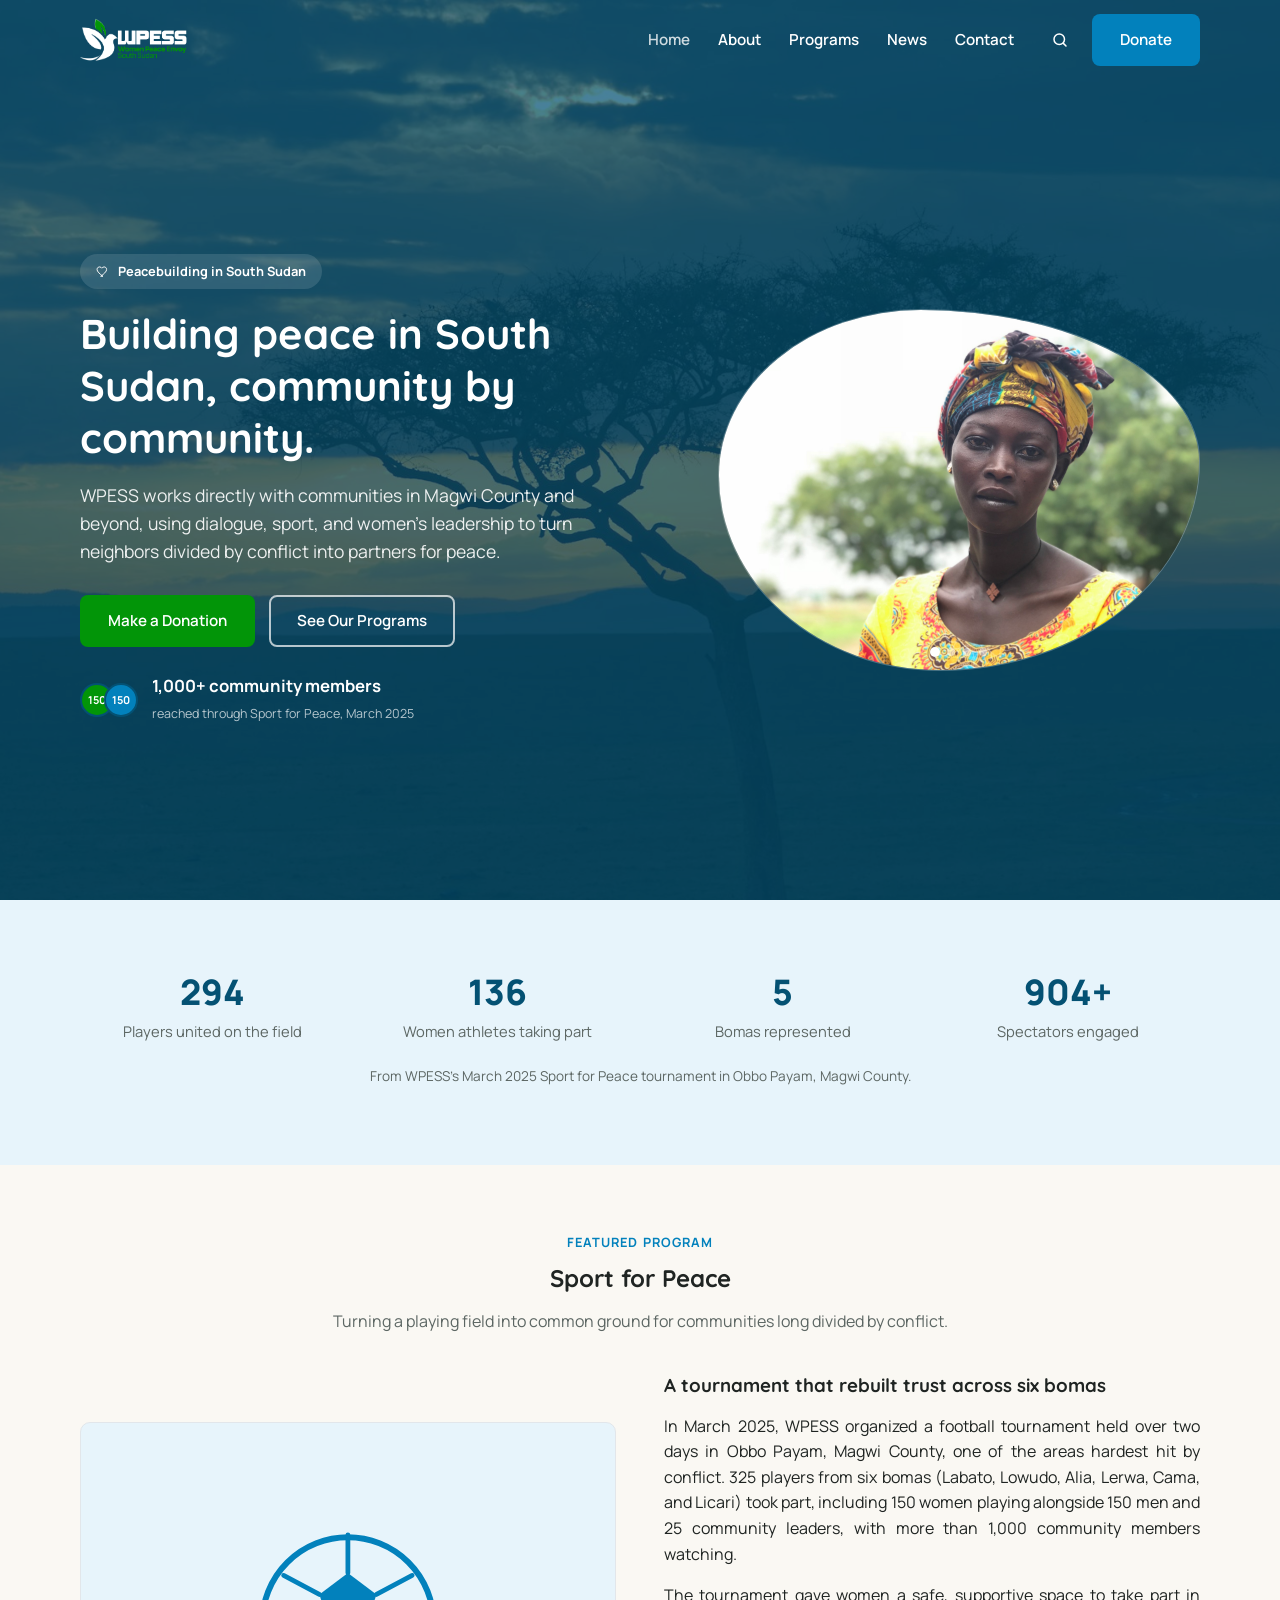
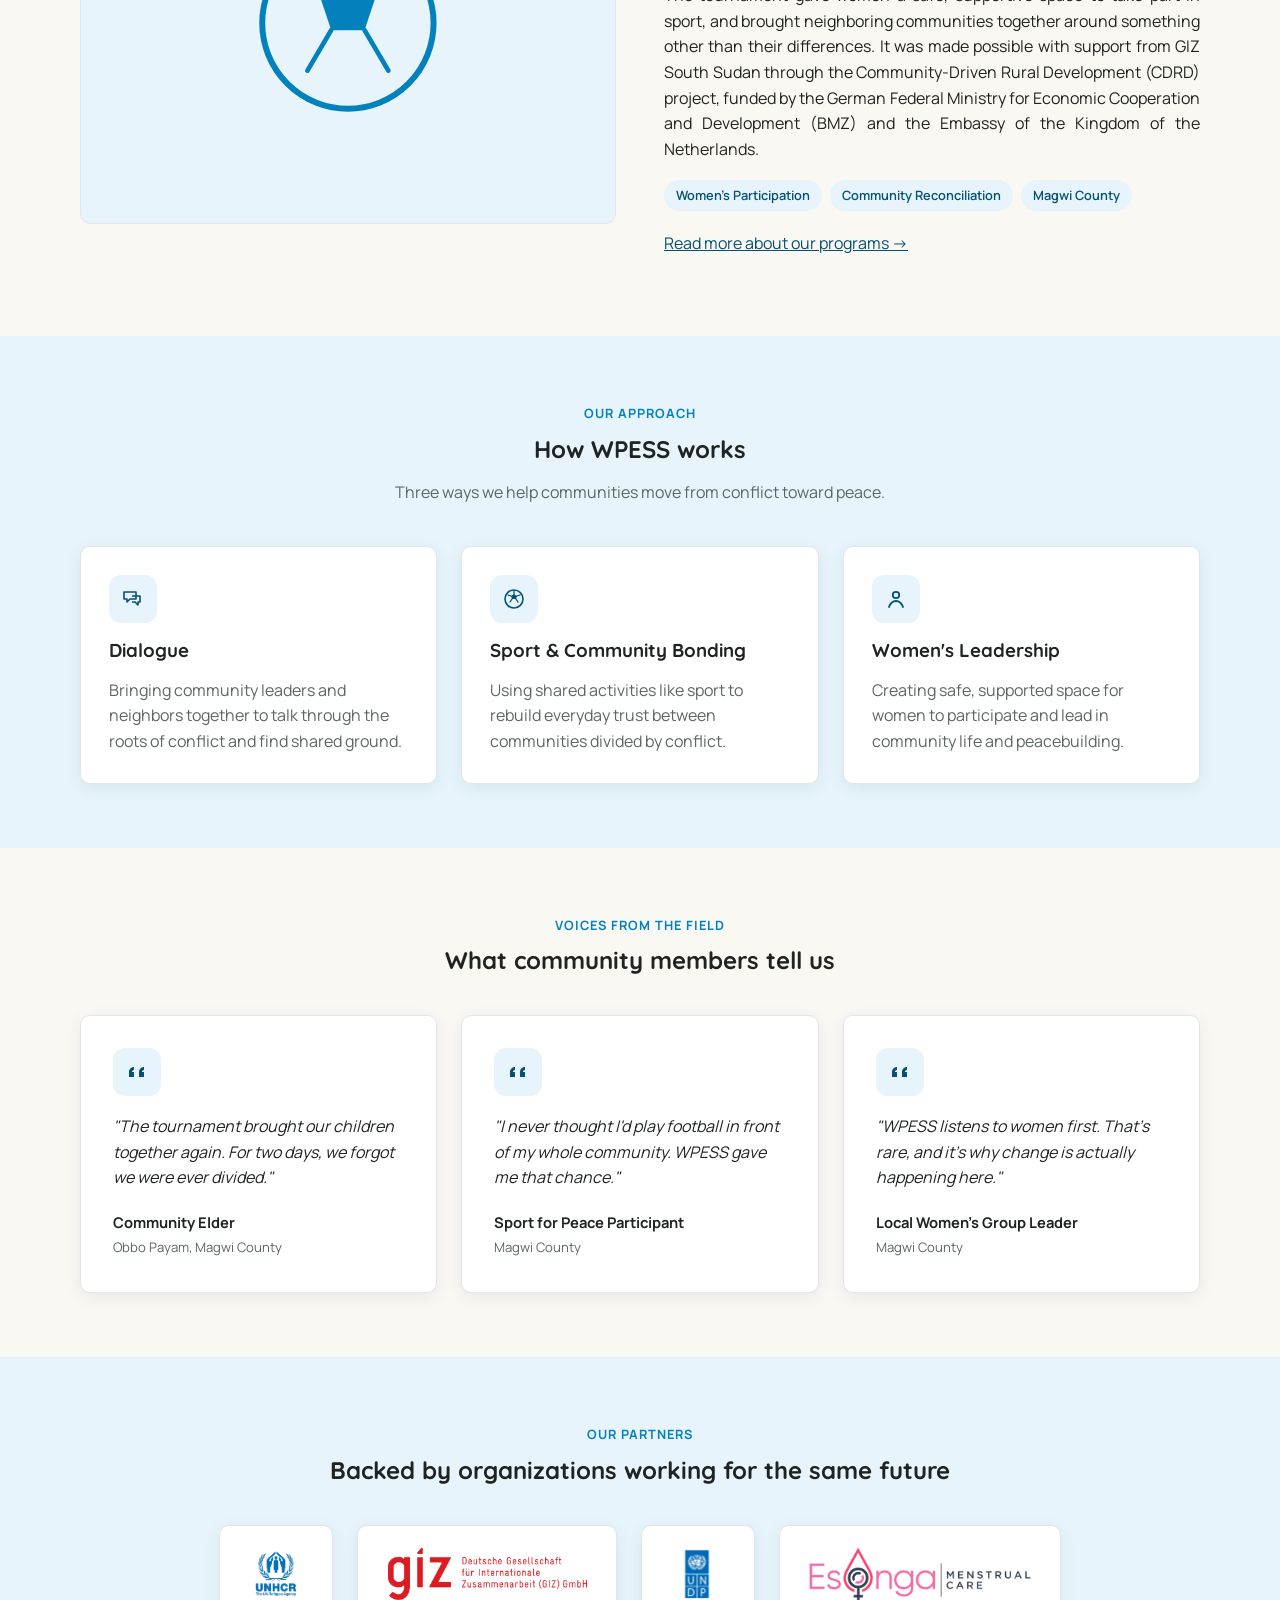
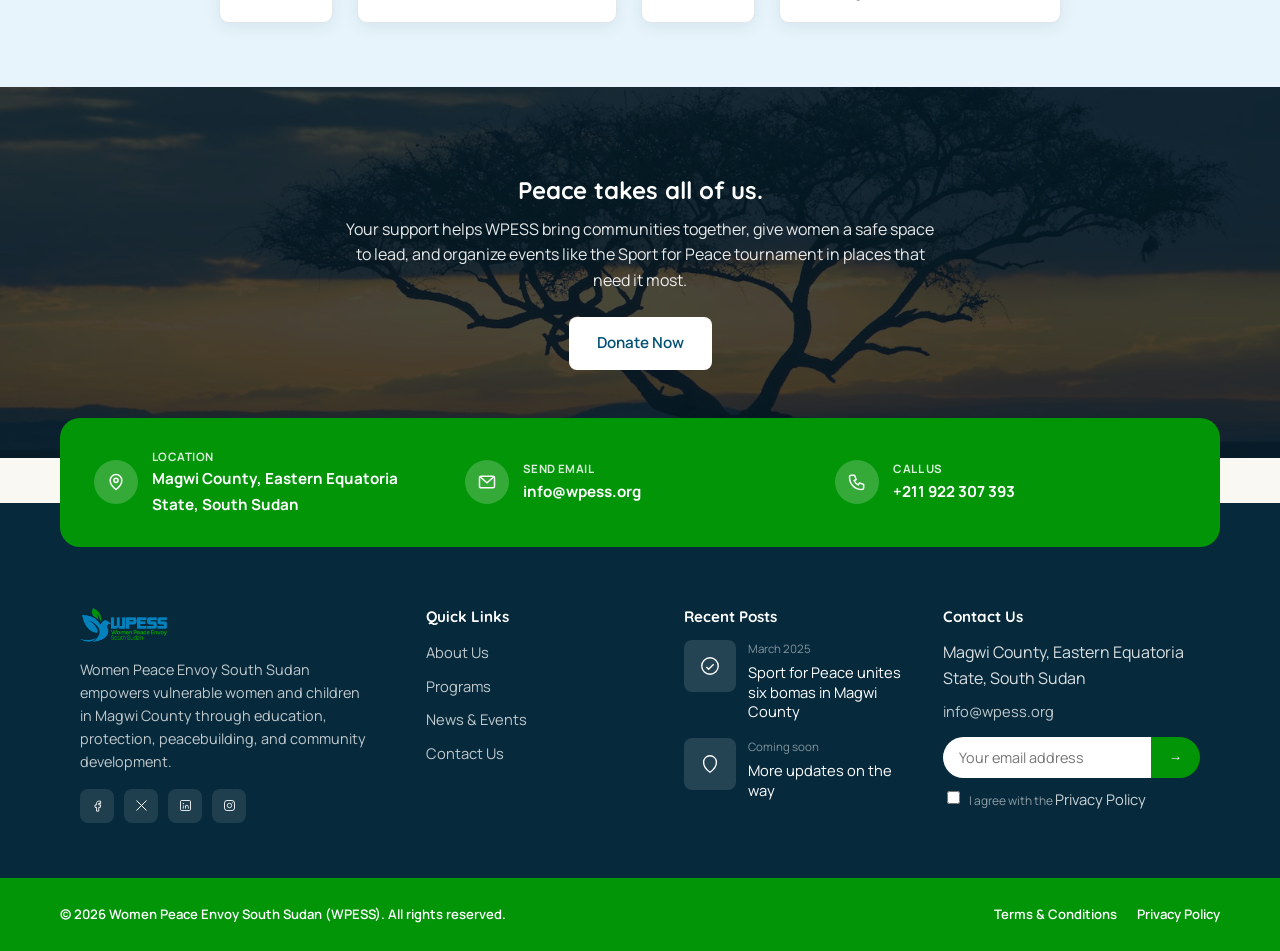
==== commit 1e169ecf: "Cache-bust style.css and script.js across all pages The CTA/footer seam fix is already correct in th" ====
--- a/index.html
+++ b/index.html
@@ -11,7 +11,7 @@
 <link rel="preconnect" href="https://fonts.googleapis.com" />
 <link rel="preconnect" href="https://fonts.gstatic.com" crossorigin />
 <link href="https://fonts.googleapis.com/css2?family=Manrope:wght@400;500;600;700;800&family=Quicksand:wght@600;700&display=swap" rel="stylesheet" />
-<link rel="stylesheet" href="/css/style.css" />
+<link rel="stylesheet" href="/css/style.css?v=2" />
 </head>
 <body>
 
@@ -389,6 +389,6 @@
 </footer>
 
 <script>document.getElementById("year").textContent = new Date().getFullYear();</script>
-<script src="/js/script.js"></script>
+<script src="/js/script.js?v=2"></script>
 </body>
 </html>
--- a/css/style.css
+++ b/css/style.css
@@ -1063,6 +1063,13 @@
   margin: 40px 0 -44px;
 }
 
+/* When it directly follows the photo CTA banner, pull it up so the banner's
+   background image and dark overlay carry through underneath the card
+   instead of a strip of plain page background showing between the two */
+.cta-banner + .contact-strip {
+  margin-top: -40px;
+}
+
 .contact-strip-grid {
   background-color: var(--color-accent);
   border-radius: 20px;
@@ -1462,6 +1469,10 @@
     margin: 24px 0 -20px;
   }
 
+  .cta-banner + .contact-strip {
+    margin-top: -20px;
+  }
+
   .contact-strip-grid {
     padding: 22px 20px;
     border-radius: 16px;
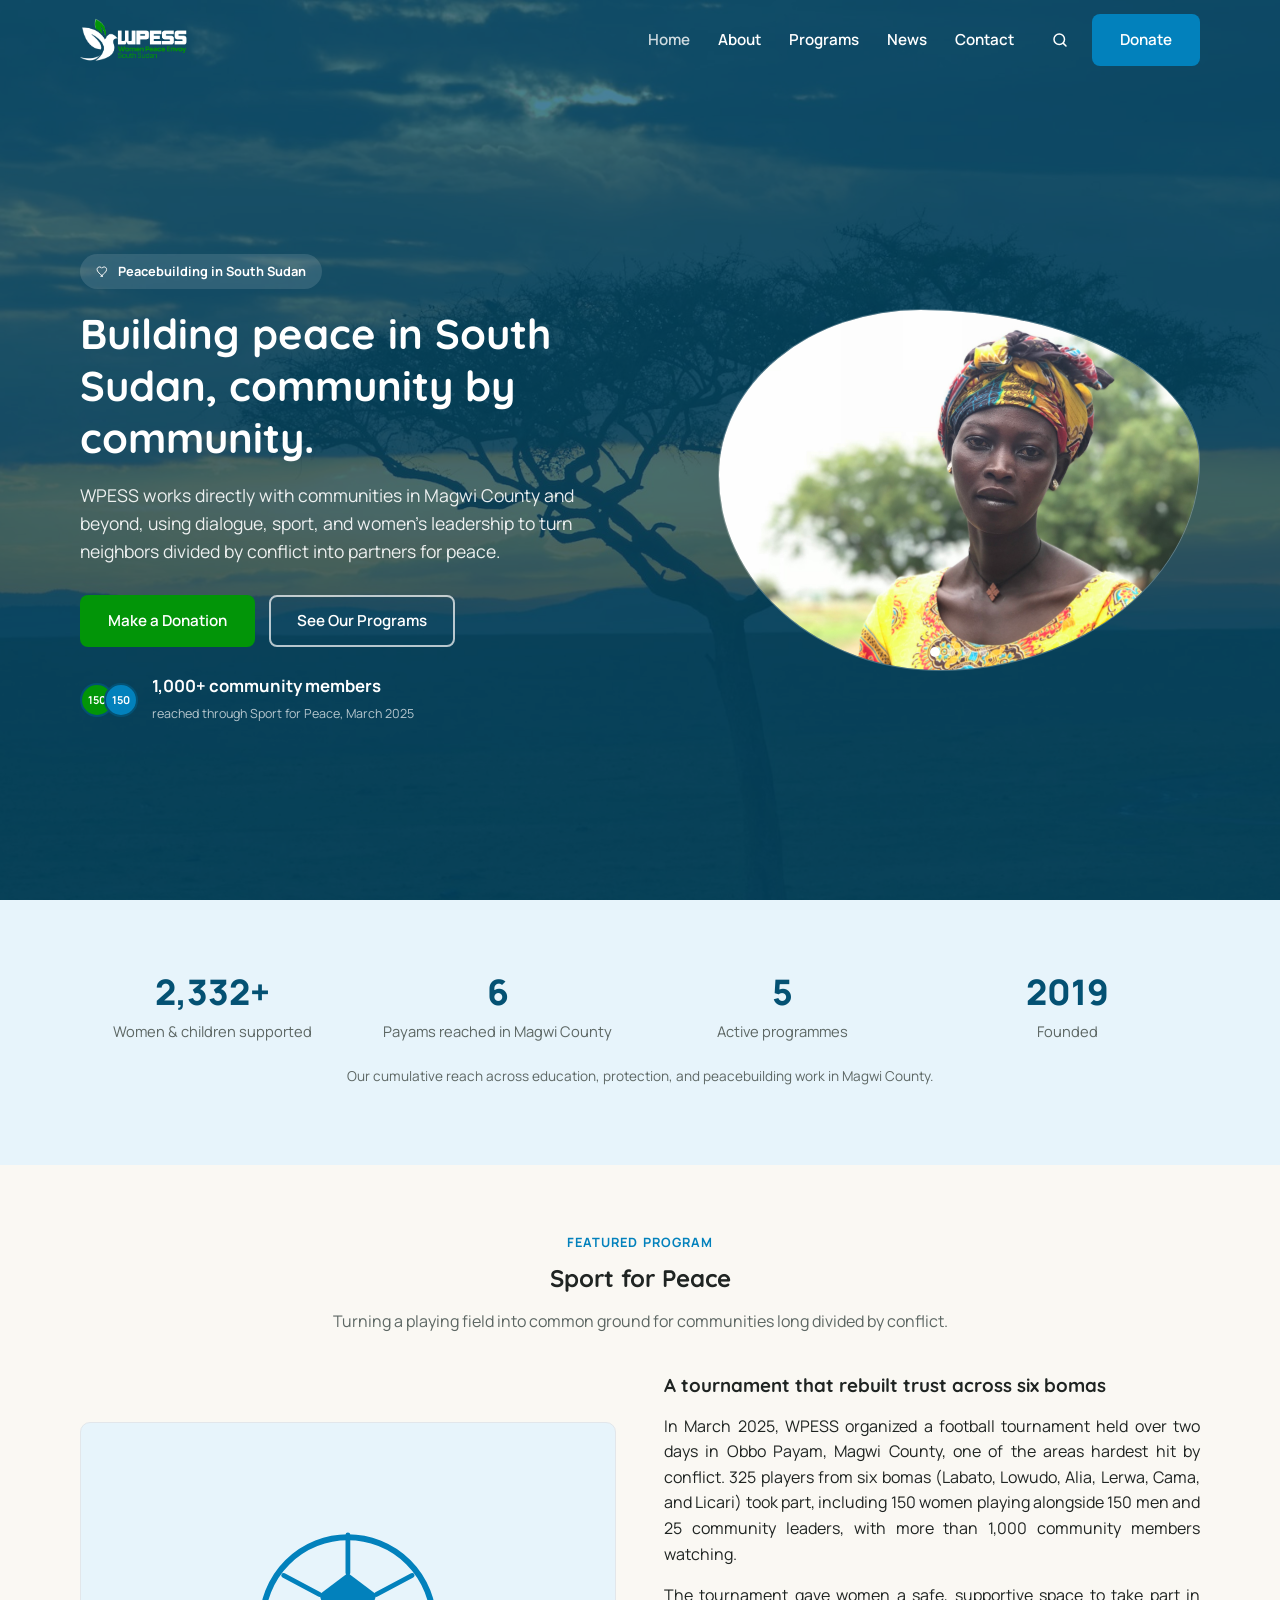
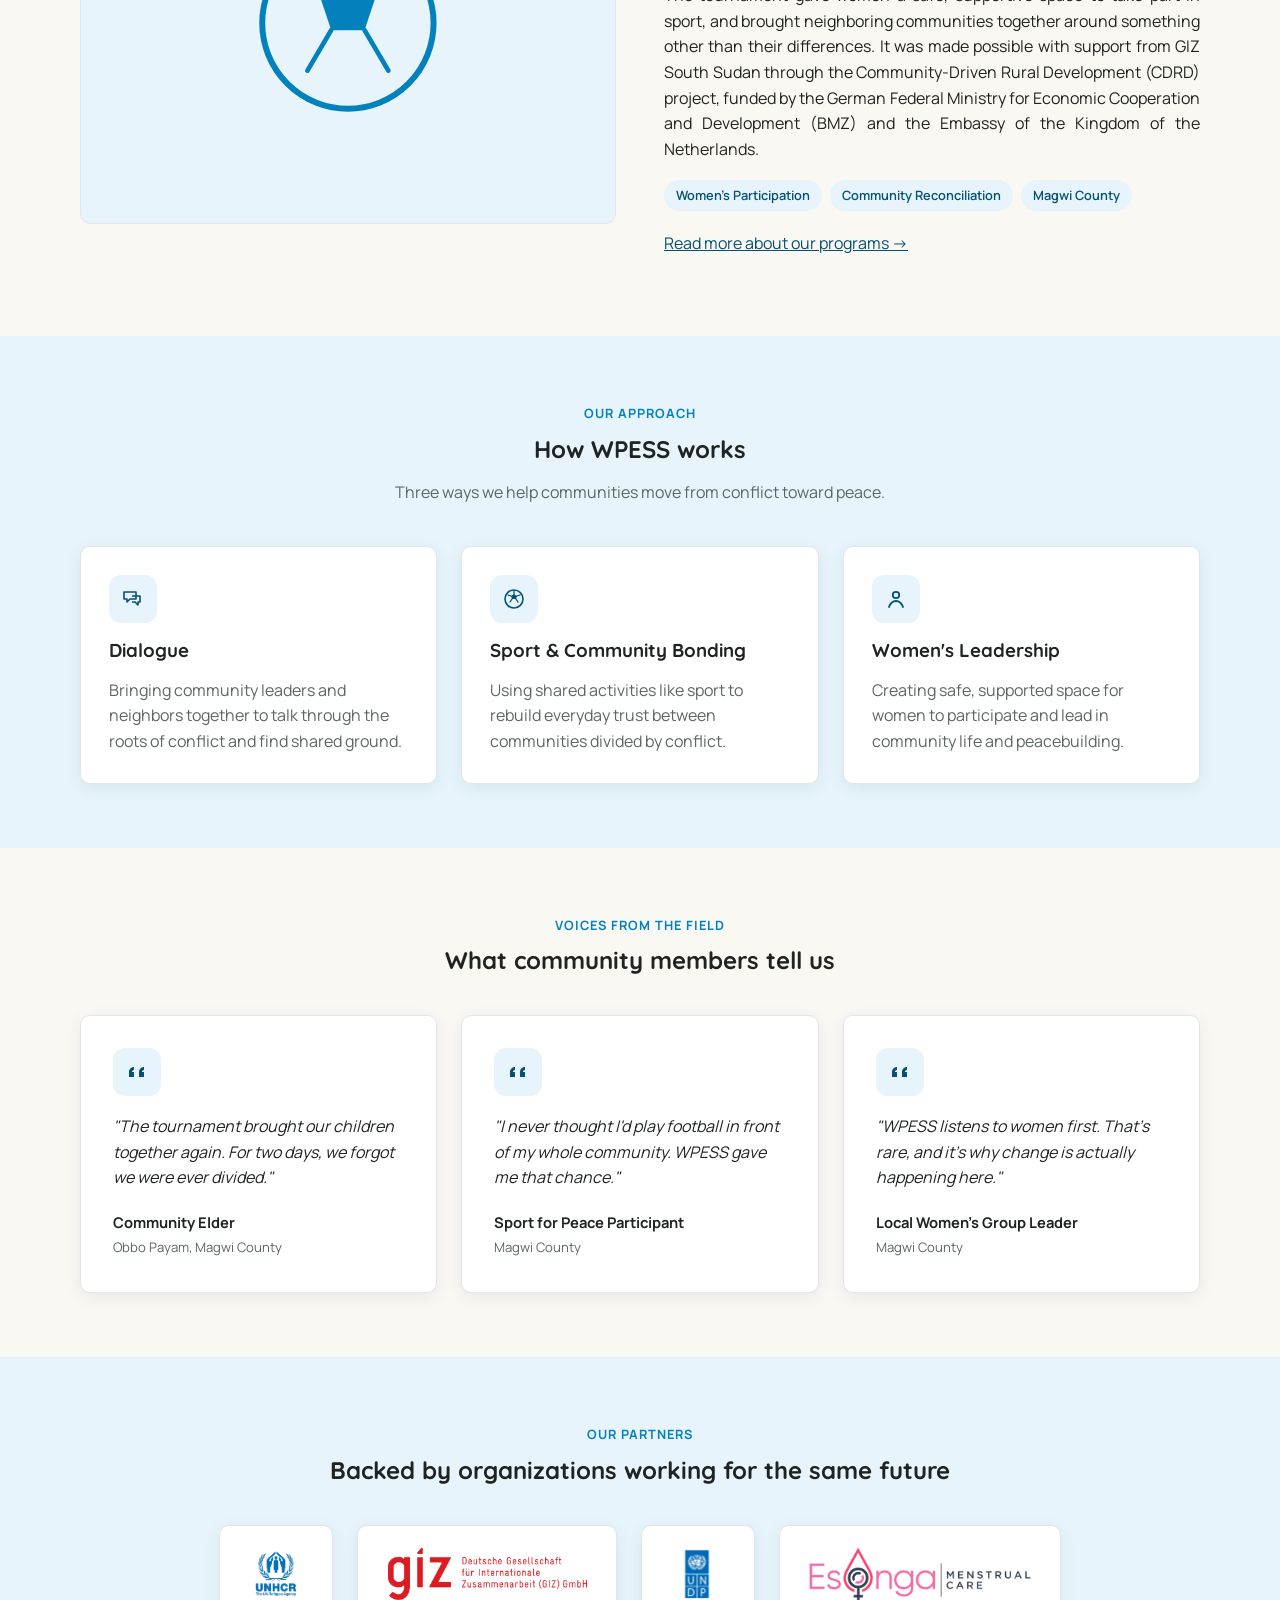
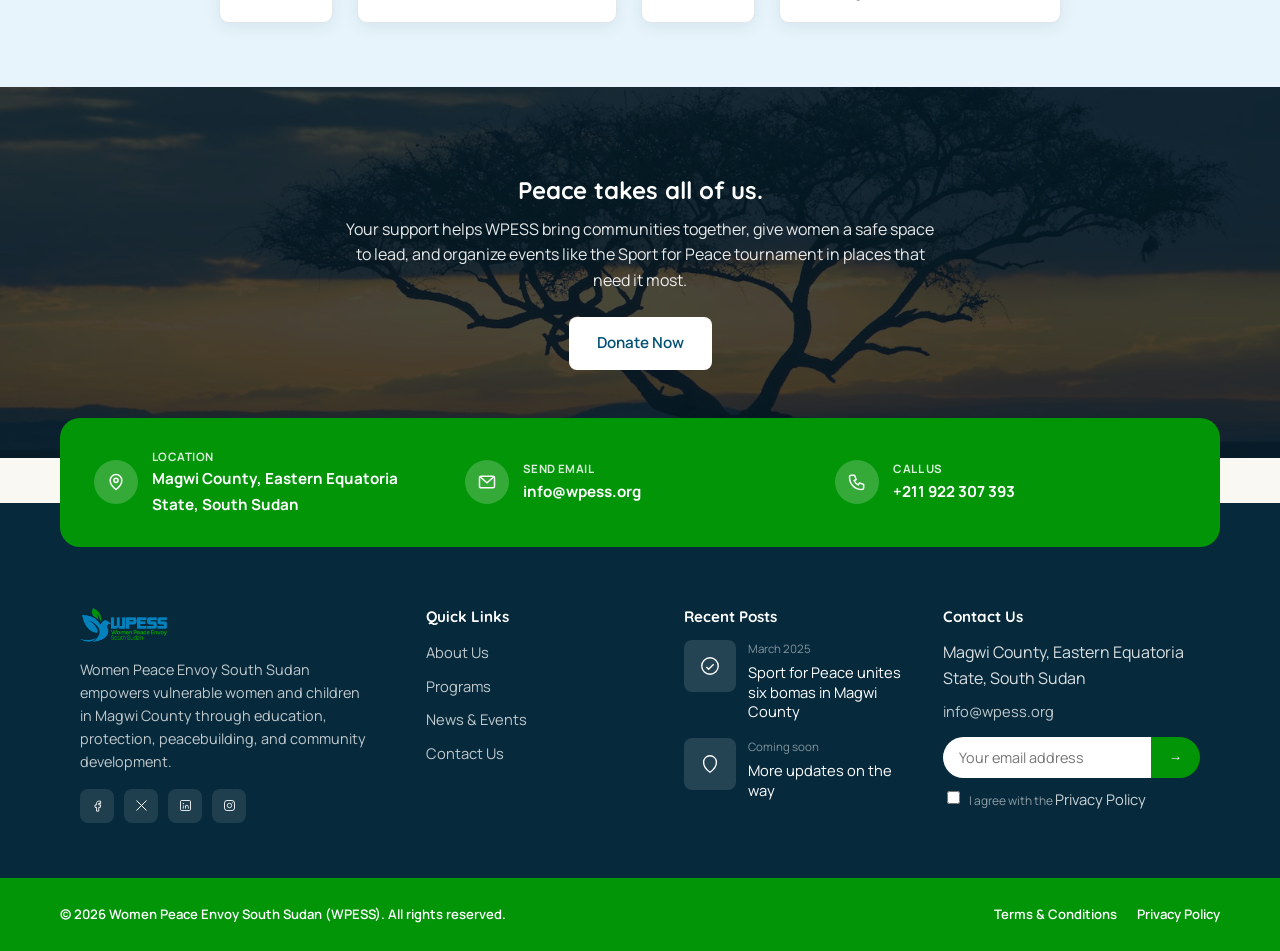
==== commit 44a990cb: "Make the home page stats bar reflect overall impact, not one event Swap the 325/150/6/1,000+ Sport f" ====
--- a/index.html
+++ b/index.html
@@ -11,9 +11,14 @@
 <link rel="preconnect" href="https://fonts.googleapis.com" />
 <link rel="preconnect" href="https://fonts.gstatic.com" crossorigin />
 <link href="https://fonts.googleapis.com/css2?family=Manrope:wght@400;500;600;700;800&family=Quicksand:wght@600;700&display=swap" rel="stylesheet" />
-<link rel="stylesheet" href="/css/style.css?v=2" />
+<link rel="stylesheet" href="/css/style.css?v=3" />
 </head>
 <body>
+
+<div class="preloader" id="preloader" aria-hidden="true">
+  <img src="/images/wpess-logo-white.png" alt="" class="preloader-logo" />
+  <span class="preloader-ring"></span>
+</div>
 
 <header class="site-header">
   <div class="container nav-wrap">
@@ -124,23 +129,23 @@
   <div class="container">
     <div class="stats-grid">
       <div>
-        <div class="stat-number" data-count="325">0</div>
-        <div class="stat-label">Players united on the field</div>
-      </div>
-      <div>
-        <div class="stat-number" data-count="150">0</div>
-        <div class="stat-label">Women athletes taking part</div>
+        <div class="stat-number" data-count="2400" data-suffix="+">0</div>
+        <div class="stat-label">Women &amp; children supported</div>
       </div>
       <div>
         <div class="stat-number" data-count="6">0</div>
-        <div class="stat-label">Bomas represented</div>
-      </div>
-      <div>
-        <div class="stat-number" data-count="1000" data-suffix="+">0</div>
-        <div class="stat-label">Spectators engaged</div>
-      </div>
-    </div>
-    <p class="stats-note">From WPESS's March 2025 Sport for Peace tournament in Obbo Payam, Magwi County.</p>
+        <div class="stat-label">Payams reached in Magwi County</div>
+      </div>
+      <div>
+        <div class="stat-number" data-count="5">0</div>
+        <div class="stat-label">Active programmes</div>
+      </div>
+      <div>
+        <div class="stat-number">2019</div>
+        <div class="stat-label">Founded</div>
+      </div>
+    </div>
+    <p class="stats-note">Our cumulative reach across education, protection, and peacebuilding work in Magwi County.</p>
   </div>
 </section>
 
@@ -389,6 +394,6 @@
 </footer>
 
 <script>document.getElementById("year").textContent = new Date().getFullYear();</script>
-<script src="/js/script.js?v=2"></script>
+<script src="/js/script.js?v=3"></script>
 </body>
 </html>
--- a/css/style.css
+++ b/css/style.css
@@ -16,6 +16,72 @@
   --radius: 10px;
   --shadow: 0 4px 16px rgba(15, 45, 84, 0.08);
   --max-width: 1160px;
+}
+
+/* Preloader: full-screen splash shown while the page and its images load */
+.preloader {
+  position: fixed;
+  inset: 0;
+  z-index: 9999;
+  display: flex;
+  flex-direction: column;
+  align-items: center;
+  justify-content: center;
+  gap: 26px;
+  background: var(--color-primary-dark);
+  transition: opacity 0.5s ease, visibility 0.5s ease;
+}
+
+.preloader-logo {
+  width: 130px;
+  height: auto;
+  animation: preloader-pulse 1.8s ease-in-out infinite;
+}
+
+.preloader-ring {
+  width: 40px;
+  height: 40px;
+  border-radius: 50%;
+  border: 3px solid rgba(255, 255, 255, 0.16);
+  border-top-color: var(--color-accent);
+  animation: preloader-spin 0.85s linear infinite;
+}
+
+.preloader.is-hidden {
+  opacity: 0;
+  visibility: hidden;
+  pointer-events: none;
+}
+
+@keyframes preloader-pulse {
+  0%, 100% {
+    transform: scale(1);
+    opacity: 1;
+  }
+  50% {
+    transform: scale(1.07);
+    opacity: 0.88;
+  }
+}
+
+@keyframes preloader-spin {
+  to {
+    transform: rotate(360deg);
+  }
+}
+
+@media (prefers-reduced-motion: reduce) {
+  .preloader-logo {
+    animation: none;
+  }
+
+  .preloader-ring {
+    animation: none;
+  }
+
+  .preloader {
+    transition: opacity 0.25s ease, visibility 0.25s ease;
+  }
 }
 
 * {
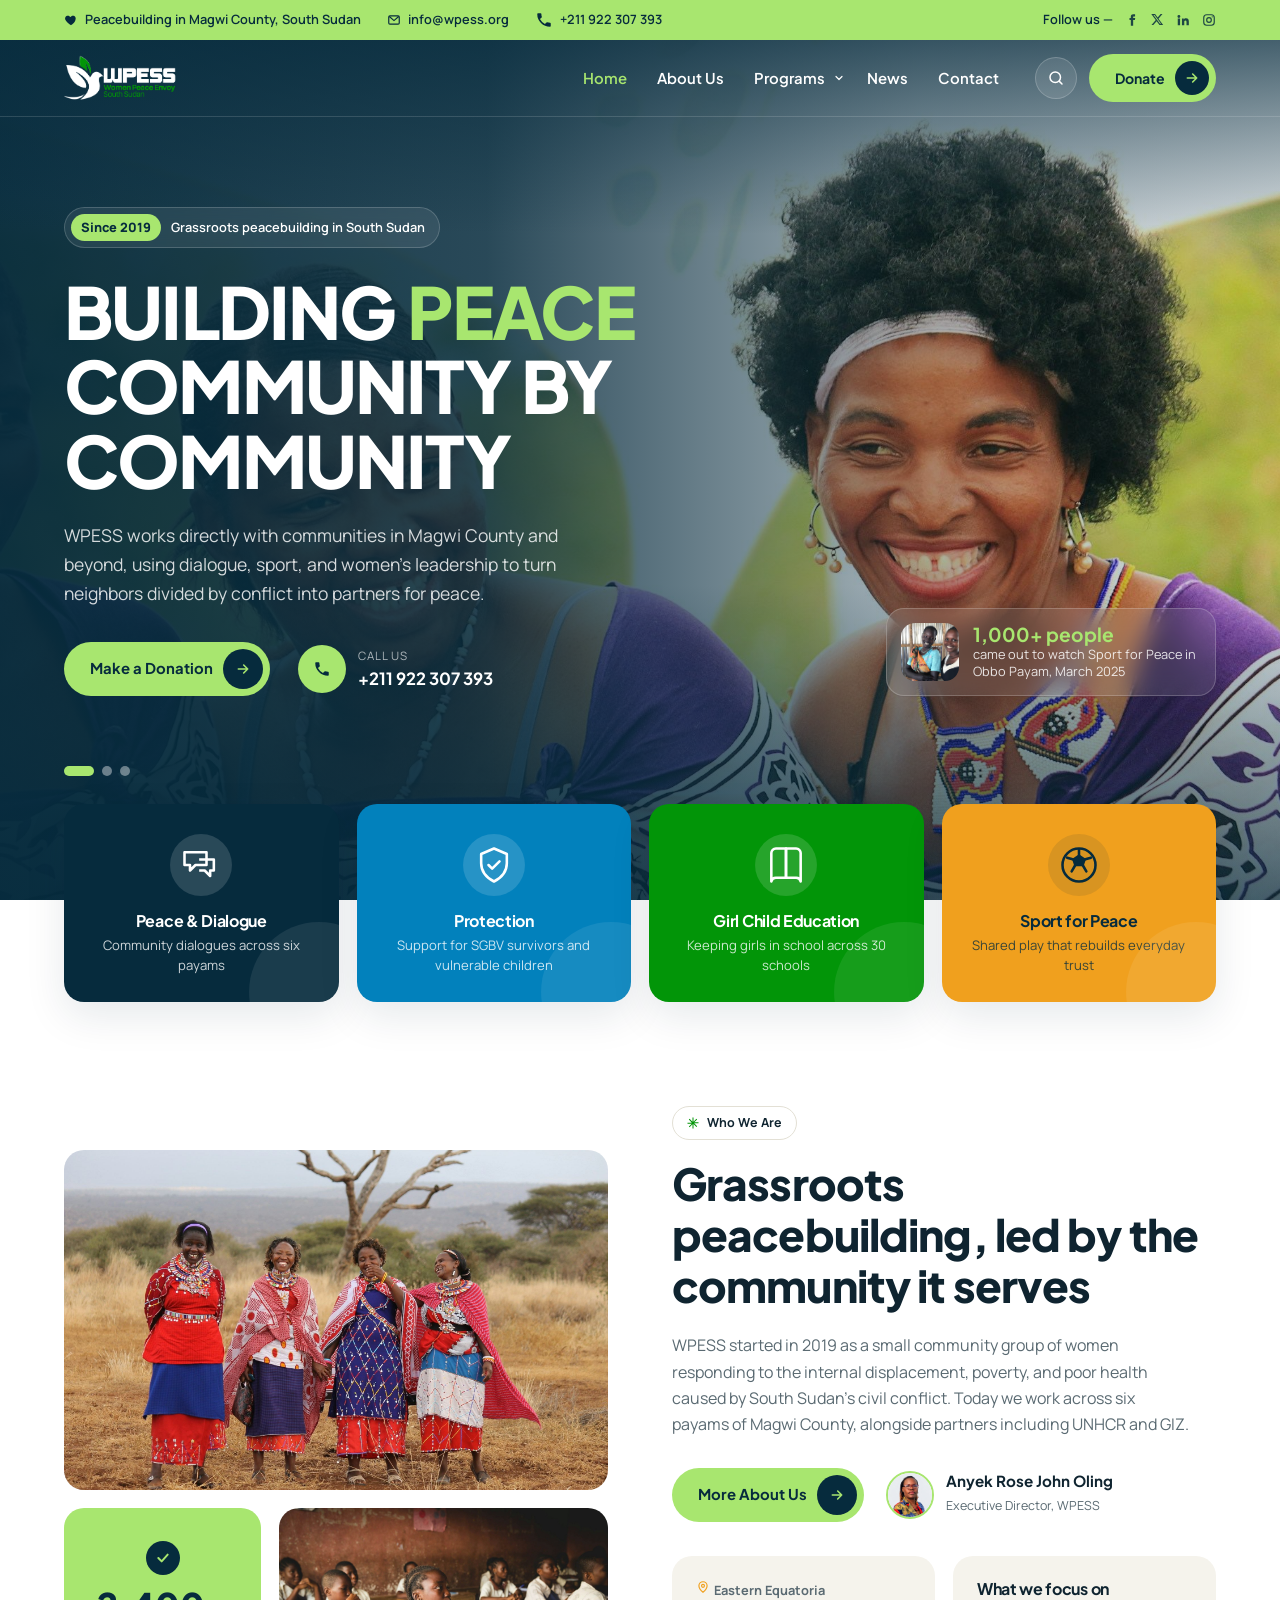
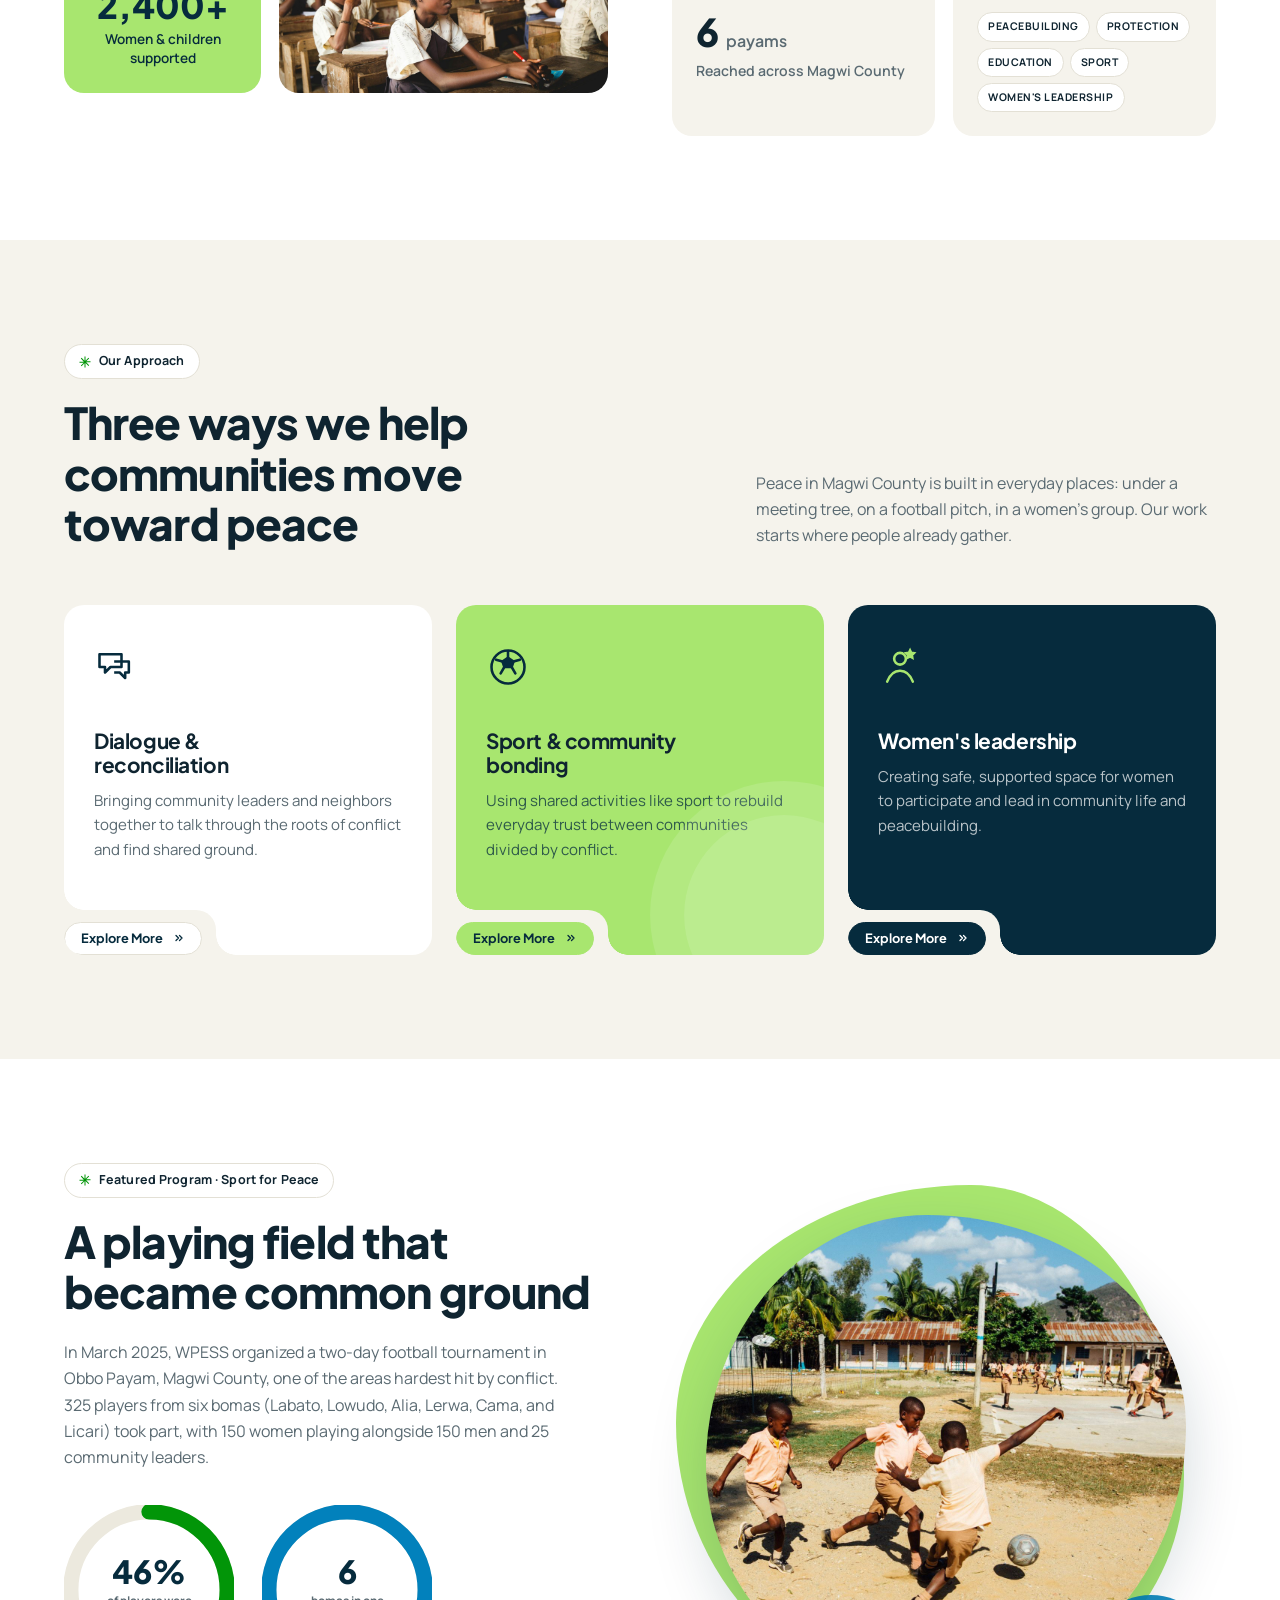
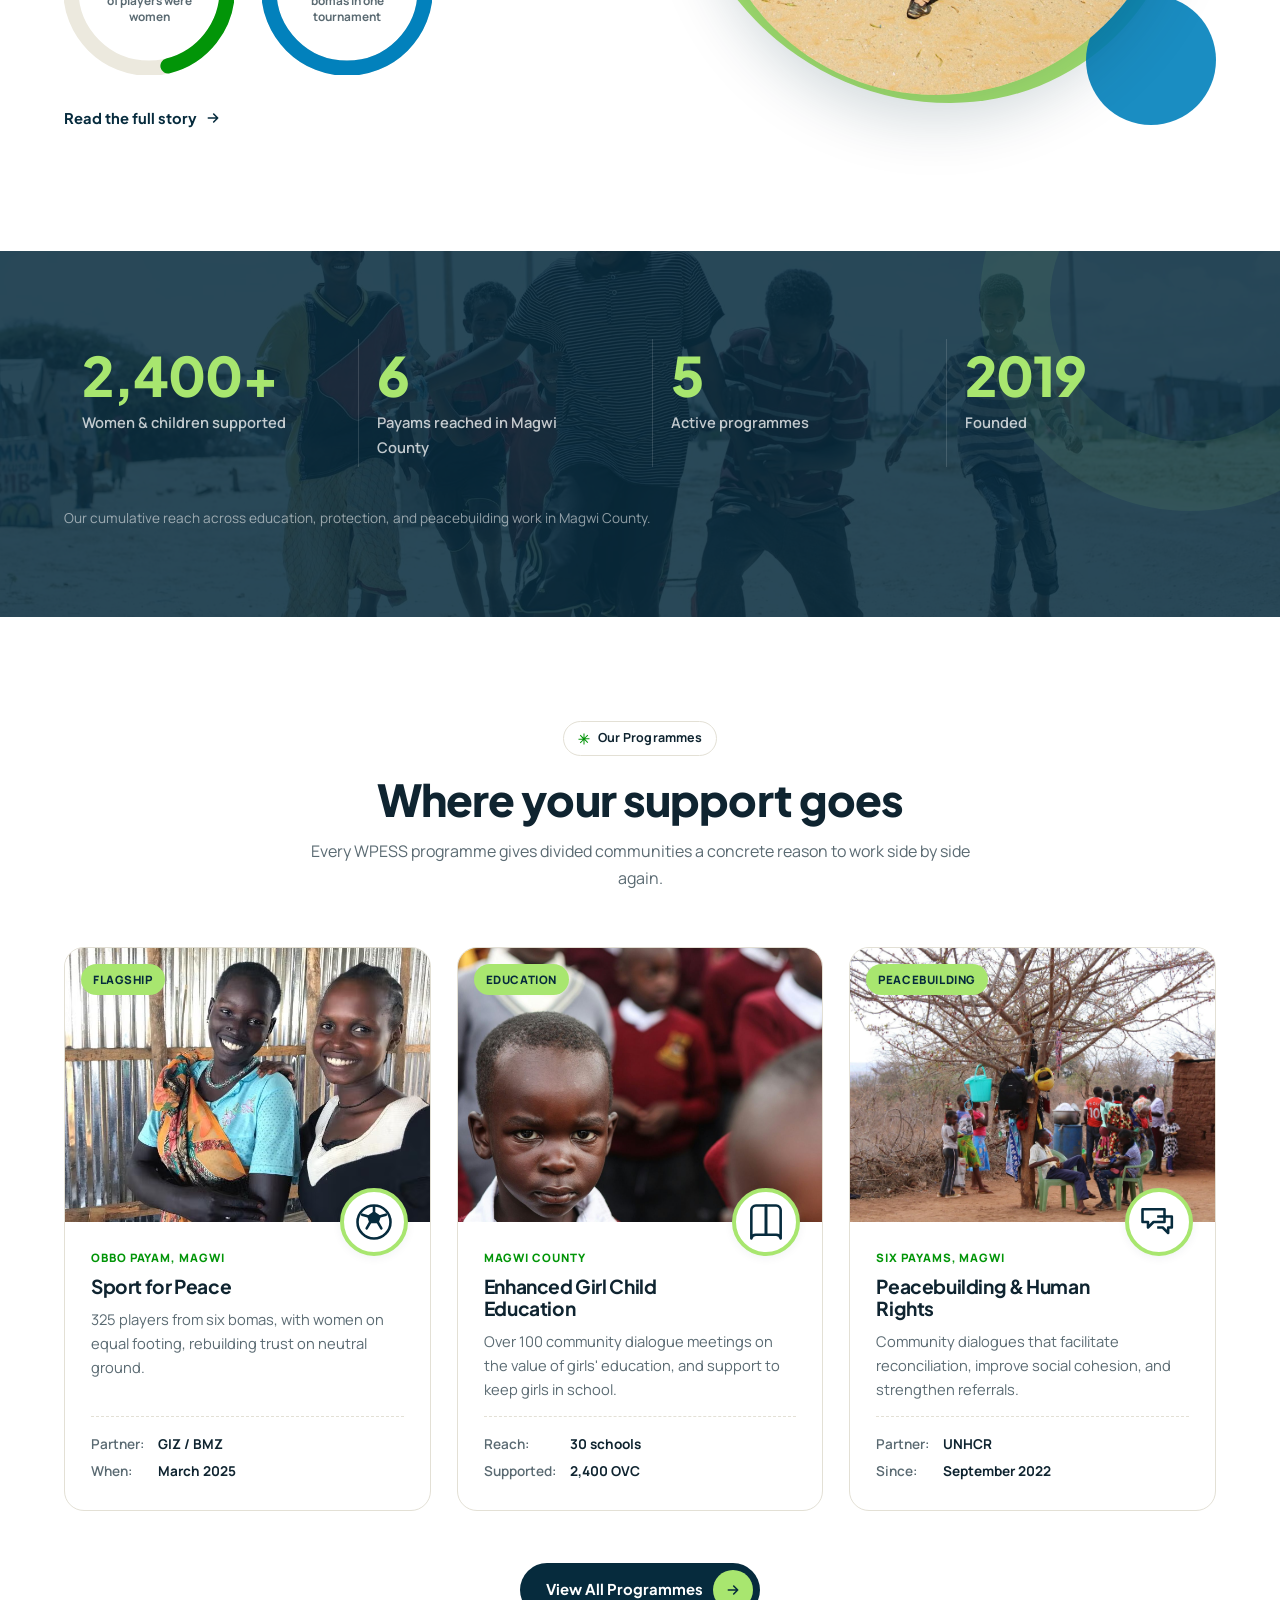
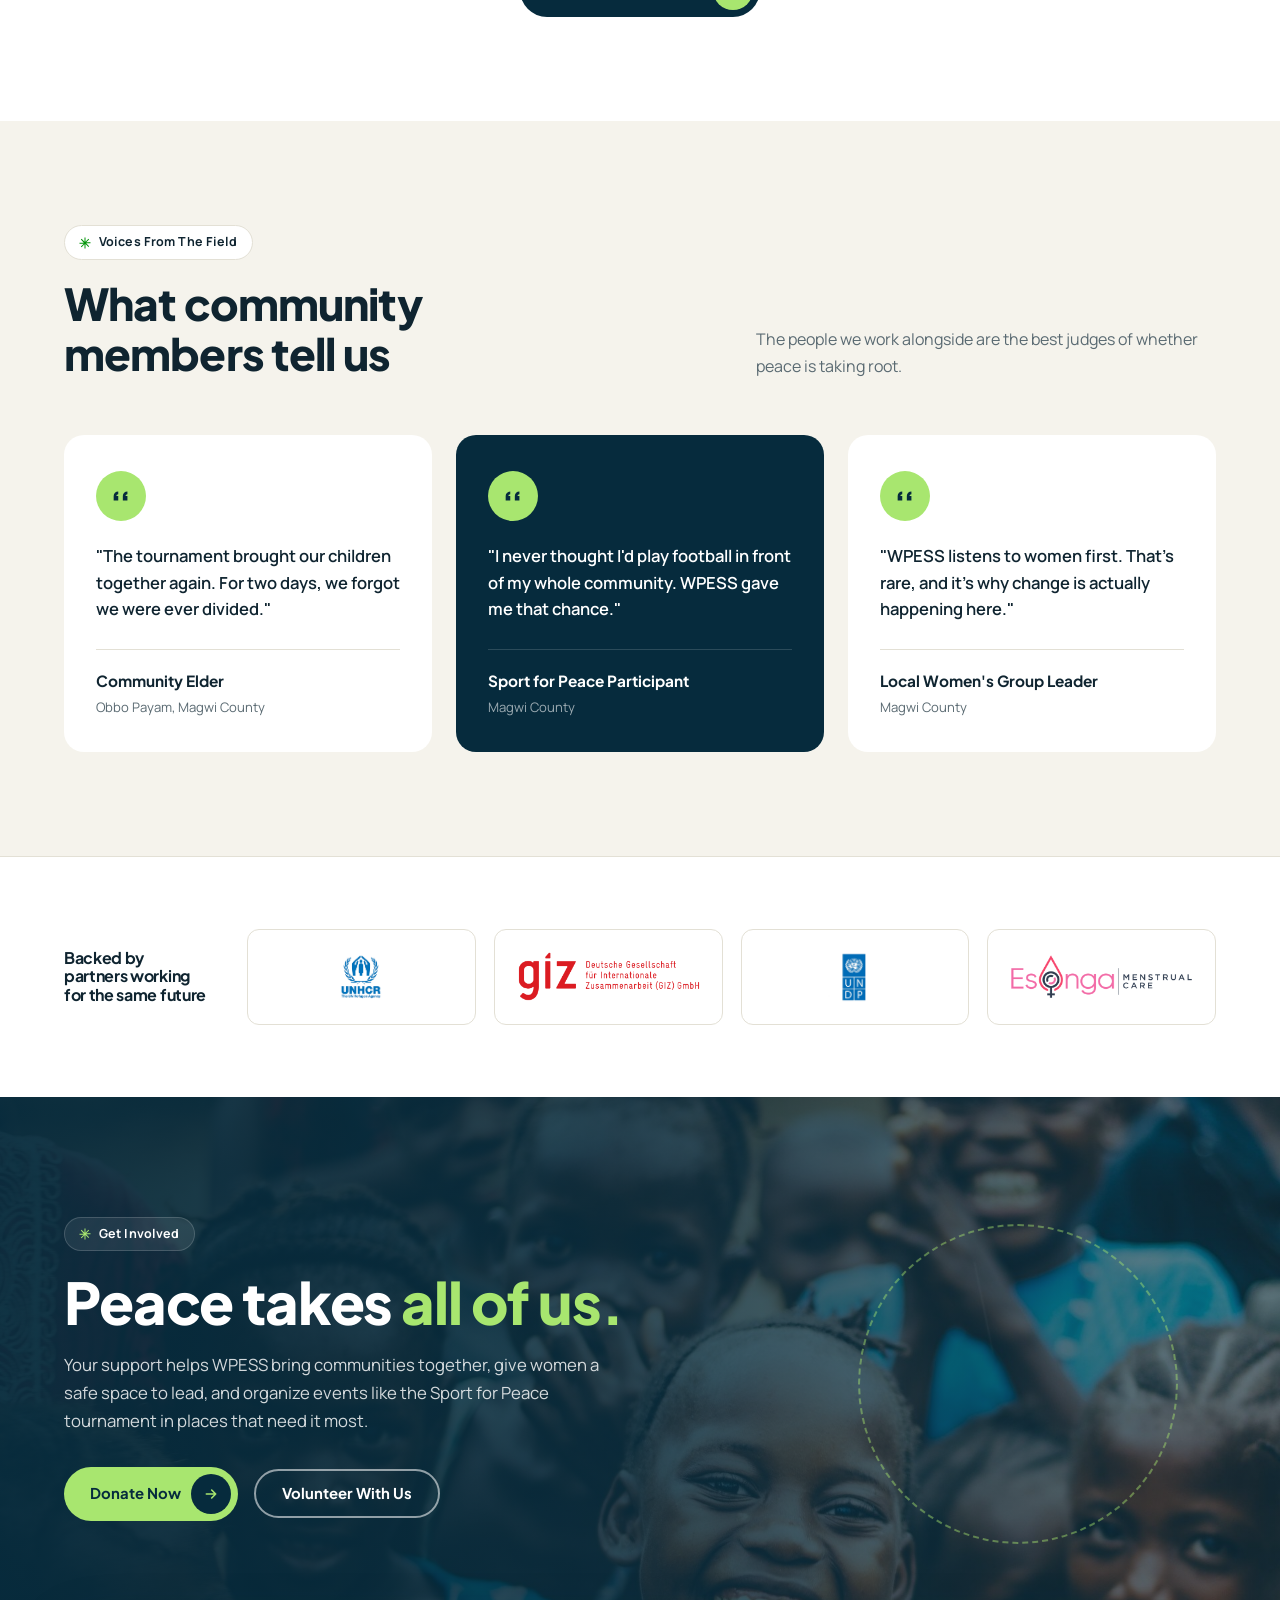
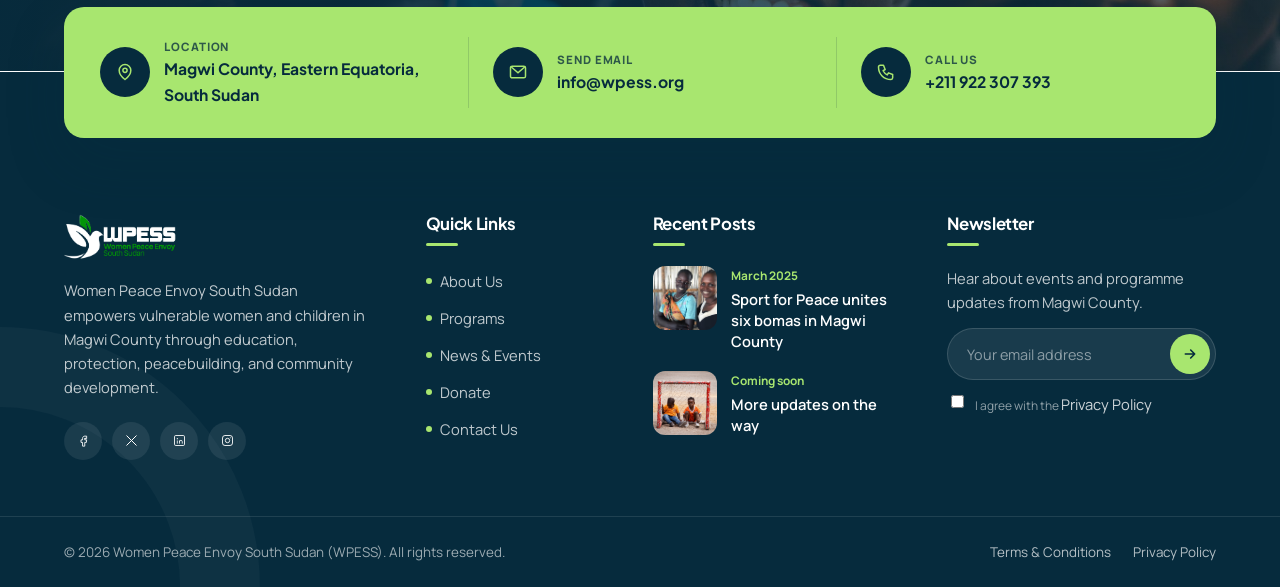
==== commit f340c890: "Redesign the site with a new navy/lime design system and HD photos Rebuild all six pages around a sh" ====
--- a/index.html
+++ b/index.html
@@ -5,13 +5,14 @@
 <meta name="viewport" content="width=device-width, initial-scale=1.0" />
 <title>WPESS | Women Peace Envoy South Sudan</title>
 <meta name="description" content="Women Peace Envoy South Sudan (WPESS) builds peace in communities affected by conflict through dialogue, sport, and women's leadership." />
+<meta name="theme-color" content="#062b3d" />
 <link rel="icon" type="image/png" sizes="32x32" href="/images/favicon-32.png" />
 <link rel="icon" type="image/png" sizes="16x16" href="/images/favicon-16.png" />
 <link rel="apple-touch-icon" sizes="180x180" href="/images/favicon-180.png" />
 <link rel="preconnect" href="https://fonts.googleapis.com" />
 <link rel="preconnect" href="https://fonts.gstatic.com" crossorigin />
-<link href="https://fonts.googleapis.com/css2?family=Manrope:wght@400;500;600;700;800&family=Quicksand:wght@600;700&display=swap" rel="stylesheet" />
-<link rel="stylesheet" href="/css/style.css?v=3" />
+<link href="https://fonts.googleapis.com/css2?family=Manrope:wght@400;500;600;700;800&family=Plus+Jakarta+Sans:wght@600;700;800&display=swap" rel="stylesheet" />
+<link rel="stylesheet" href="/css/style.css?v=4" />
 </head>
 <body>
 
@@ -21,111 +22,258 @@
 </div>
 
 <header class="site-header">
-  <div class="container nav-wrap">
-    <a href="/" class="brand">
-      <img src="/images/wpess-logo.png" alt="WPESS: Women Peace Envoy South Sudan" class="brand-logo brand-logo-color" />
-      <img src="/images/wpess-logo-white.png" alt="WPESS: Women Peace Envoy South Sudan" class="brand-logo brand-logo-white" />
-    </a>
-    <div class="nav-right">
-      <div class="nav-links-wrap">
-        <ul class="nav-links">
-          <li><a href="/" class="active">Home</a></li>
-          <li><a href="/about/">About</a></li>
-          <li class="has-mega">
-            <a href="/programs/">Programs</a>
-            <button class="mega-toggle" aria-label="Toggle Programs menu" aria-expanded="false">
-              <svg width="10" height="10" viewBox="0 0 24 24" fill="none"><path d="m6 9 6 6 6-6" stroke="currentColor" stroke-width="2" stroke-linecap="round" stroke-linejoin="round"/></svg>
-            </button>
-            <div class="mega-menu">
-              <div class="mega-grid">
-                <div class="mega-col">
-                  <h4>Our Approach</h4>
-                  <ul>
-                    <li><a href="/about/">Dialogue</a></li>
-                    <li><a href="/about/">Sport &amp; Community Bonding</a></li>
-                    <li><a href="/about/">Women's Leadership</a></li>
-                  </ul>
-                </div>
-                <div class="mega-col mega-feature">
-                  <span class="tag">Featured Program</span>
-                  <h4>Sport for Peace</h4>
-                  <p>325 players, 6 bomas, one tournament that rebuilt trust in Magwi County.</p>
-                  <a href="/programs/" class="mega-feature-link">Read the story →</a>
-                </div>
-                <div class="mega-col">
-                  <h4>Get Involved</h4>
-                  <ul>
-                    <li><a href="/donate/">Donate</a></li>
-                    <li><a href="/contact/">Volunteer</a></li>
-                    <li><a href="/contact/">Partner With Us</a></li>
-                  </ul>
+  <div class="topbar">
+    <div class="container topbar-inner">
+      <div class="topbar-info">
+        <span><svg width="14" height="14" viewBox="0 0 24 24" fill="currentColor" aria-hidden="true"><path d="M12 21s-7.5-4.6-9.6-9.3C.9 8.2 3 4.5 6.6 4.5c2.1 0 3.6 1.2 4.4 2.5.8-1.3 2.3-2.5 4.4-2.5 3.6 0 5.7 3.7 4.2 7.2C19.5 16.4 12 21 12 21Z"/></svg> Peacebuilding in Magwi County, South Sudan</span>
+        <a href="mailto:info@wpess.org" class="hide-md"><svg width="14" height="14" viewBox="0 0 24 24" fill="none" stroke="currentColor" stroke-width="2" aria-hidden="true"><rect x="3" y="5" width="18" height="14" rx="2"/><path d="m4 6 8 7 8-7"/></svg> info@wpess.org</a>
+        <a href="tel:+211922307393" class="hide-md"><svg width="18" height="18" viewBox="0 0 24 24" fill="currentColor" aria-hidden="true"><path d="M6.6 10.8a15.5 15.5 0 0 0 6.6 6.6l2.2-2.2c.3-.3.7-.4 1-.2 1.1.4 2.3.6 3.6.6.6 0 1 .4 1 1V20c0 .6-.4 1-1 1A17 17 0 0 1 3 4c0-.6.4-1 1-1h3.5c.6 0 1 .4 1 1 0 1.3.2 2.5.6 3.6.1.3 0 .7-.2 1l-2.3 2.2Z"/></svg> +211 922 307 393</a>
+      </div>
+      <!-- TODO: link these to WPESS's real social media accounts -->
+      <div class="topbar-social">
+        <span>Follow us &mdash;</span>
+        <a href="#" aria-label="Facebook"><svg width="14" height="14" viewBox="0 0 24 24" fill="currentColor"><path d="M14 8.5V6.8c0-.8.5-1 1-1h2.3V2.2H14c-3.2 0-4 2.4-4 4v2.3H7.7V12H10v10h4V12h3l.5-3.5H14Z"/></svg></a><a href="#" aria-label="X / Twitter"><svg width="13" height="13" viewBox="0 0 24 24" fill="currentColor"><path d="M17.8 2h3.4l-7.4 8.5L22.5 22h-6.8l-5.3-7-6.1 7H.9l7.9-9.1L.5 2h7l4.8 6.4L17.8 2Zm-1.2 18h1.9L6.5 3.9h-2L16.6 20Z"/></svg></a><a href="#" aria-label="LinkedIn"><svg width="14" height="14" viewBox="0 0 24 24" fill="currentColor"><path d="M4.98 3.5a2.5 2.5 0 1 1 0 5 2.5 2.5 0 0 1 0-5ZM3 9.5h4V21H3V9.5Zm6.5 0h3.8v1.6h.1c.5-1 1.8-2 3.8-2 4 0 4.8 2.6 4.8 6V21h-4v-5.2c0-1.2 0-2.9-1.8-2.9s-2 1.4-2 2.8V21h-4V9.5Z"/></svg></a><a href="#" aria-label="Instagram"><svg width="14" height="14" viewBox="0 0 24 24" fill="none" stroke="currentColor" stroke-width="2"><rect x="3" y="3" width="18" height="18" rx="5"/><circle cx="12" cy="12" r="4"/><circle cx="17.5" cy="6.5" r="1" fill="currentColor" stroke="none"/></svg></a>
+      </div>
+    </div>
+  </div>
+  <div class="nav-shell">
+    <div class="container nav-wrap">
+      <a href="/" class="brand">
+        <img src="/images/wpess-logo.png" alt="WPESS: Women Peace Envoy South Sudan" class="brand-logo brand-logo-color" />
+        <img src="/images/wpess-logo-white.png" alt="WPESS: Women Peace Envoy South Sudan" class="brand-logo brand-logo-white" />
+      </a>
+      <div class="nav-right">
+        <div class="nav-links-wrap">
+          <ul class="nav-links">
+            <li><a href="/" class="active">Home</a></li>
+            <li><a href="/about/">About Us</a></li>
+            <li class="has-mega">
+              <a href="/programs/">Programs</a>
+              <button class="mega-toggle" aria-label="Toggle Programs menu" aria-expanded="false">
+                <svg width="12" height="12" viewBox="0 0 24 24" fill="none"><path d="m6 9 6 6 6-6" stroke="currentColor" stroke-width="2.4" stroke-linecap="round" stroke-linejoin="round"/></svg>
+              </button>
+              <div class="mega-menu">
+                <div class="mega-grid">
+                  <div class="mega-col">
+                    <h4>Our Approach</h4>
+                    <ul>
+                      <li><a href="/about/">Dialogue</a></li>
+                      <li><a href="/about/">Sport &amp; Community Bonding</a></li>
+                      <li><a href="/about/">Women's Leadership</a></li>
+                    </ul>
+                  </div>
+                  <div class="mega-col mega-feature">
+                    <span class="tag">Featured Program</span>
+                    <h4>Sport for Peace</h4>
+                    <p>325 players, 6 bomas, one tournament that rebuilt trust in Magwi County.</p>
+                    <a href="/programs/" class="mega-feature-link">Read the story &rarr;</a>
+                  </div>
+                  <div class="mega-col">
+                    <h4>Get Involved</h4>
+                    <ul>
+                      <li><a href="/donate/">Donate</a></li>
+                      <li><a href="/contact/">Volunteer</a></li>
+                      <li><a href="/contact/">Partner With Us</a></li>
+                    </ul>
+                  </div>
                 </div>
               </div>
+            </li>
+            <li><a href="/news/">News</a></li>
+            <li><a href="/contact/">Contact</a></li>
+          </ul>
+        </div>
+        <div class="nav-actions">
+          <div class="nav-search">
+            <button class="search-toggle" aria-label="Search" aria-expanded="false">
+              <svg width="18" height="18" viewBox="0 0 24 24" fill="none"><circle cx="11" cy="11" r="7" stroke="currentColor" stroke-width="2"/><path d="m20 20-3.5-3.5" stroke="currentColor" stroke-width="2" stroke-linecap="round"/></svg>
+            </button>
+            <div class="nav-search-panel">
+              <input type="search" class="nav-search-input" placeholder="Search the site" aria-label="Search the site" />
+              <div class="nav-search-results"></div>
             </div>
-          </li>
-          <li><a href="/news/">News</a></li>
-          <li><a href="/contact/">Contact</a></li>
-        </ul>
-      </div>
-      <div class="nav-actions">
-        <div class="nav-search">
-          <button class="search-toggle" aria-label="Search" aria-expanded="false">
-            <svg width="18" height="18" viewBox="0 0 24 24" fill="none"><circle cx="11" cy="11" r="7" stroke="currentColor" stroke-width="2"/><path d="m20 20-3.5-3.5" stroke="currentColor" stroke-width="2" stroke-linecap="round"/></svg>
+          </div>
+          <a href="/donate/" class="btn btn-pill" aria-label="Donate"><span class="btn-label">Donate</span><span class="btn-ico"><svg width="16" height="16" viewBox="0 0 24 24" fill="none" stroke="currentColor" stroke-width="2.4" stroke-linecap="round" stroke-linejoin="round" aria-hidden="true"><path d="M5 12h14M13 6l6 6-6 6"/></svg></span></a>
+          <button class="nav-toggle" aria-label="Toggle navigation" aria-expanded="false">
+            <span></span><span></span><span></span>
           </button>
-          <div class="nav-search-panel">
-            <input type="search" class="nav-search-input" placeholder="Search the site" aria-label="Search the site" />
-            <div class="nav-search-results"></div>
-          </div>
-        </div>
-        <a href="/donate/" class="btn btn-secondary">Donate</a>
-        <button class="nav-toggle" aria-label="Toggle navigation" aria-expanded="false">
-          <span></span><span></span><span></span>
-        </button>
+        </div>
       </div>
     </div>
   </div>
 </header>
 
-<section class="hero">
-  <div class="container hero-inner">
-    <div>
-      <span class="hero-tag">
-        <svg viewBox="0 0 24 24" fill="none"><path d="M12 21s-7-4.4-9.5-9C.8 8.4 2.6 5 6 5c2 0 3.4 1.1 4 2.2C10.6 6.1 12 5 14 5c3.4 0 5.2 3.4 3.5 7-2.5 4.6-9.5 9-9.5 9Z" stroke="#fff" stroke-width="1.6"/></svg>
-        Peacebuilding in South Sudan
-      </span>
-      <h1>Building peace in South Sudan, community by community.</h1>
+<main>
+<section class="hero hero-slideshow">
+  <div class="hero-bg">
+    <img src="/images/stock/women-smiling.jpg" alt="" class="hero-slide active" fetchpriority="high" />
+    <img src="/images/stock/community-gathering.jpg" alt="" class="hero-slide" loading="lazy" />
+    <img src="/images/stock/village-women.jpg" alt="" class="hero-slide" loading="lazy" />
+  </div>
+  <div class="container">
+    <div class="hero-content">
+      <span class="hero-chip"><b>Since 2019</b> Grassroots peacebuilding in South Sudan</span>
+      <h1>Building <span class="hl">peace</span> community by community</h1>
       <p>WPESS works directly with communities in Magwi County and beyond, using dialogue, sport, and women's leadership to turn neighbors divided by conflict into partners for peace.</p>
       <div class="hero-actions">
-        <a href="/donate/" class="btn btn-primary">Make a Donation</a>
-        <a href="/programs/" class="btn btn-outline">See Our Programs</a>
-      </div>
-      <div class="hero-stat-badge">
-        <span class="avatars">
-          <span>150</span>
-          <span>150</span>
-        </span>
-        <div>
-          <strong>1,000+ community members</strong>
-          <small>reached through Sport for Peace, March 2025</small>
-        </div>
-      </div>
-    </div>
-    <div class="hero-media hero-slideshow">
-      <img src="/images/woman-2.jpg" alt="A WPESS community member in South Sudan" class="hero-slide active" />
-      <img src="/images/woman-1.jpg" alt="A member of the WPESS community in South Sudan" class="hero-slide" />
-      <img src="/images/girls.avif" alt="Two young women who took part in WPESS's Sport for Peace tournament" class="hero-slide" />
-      <img src="/images/anyek-rose-oling.jpg" alt="Anyek Rose John Oling, Executive Director of WPESS" class="hero-slide" />
-      <div class="hero-slideshow-dots">
-        <button type="button" class="active" aria-label="Show slide 1"></button>
-        <button type="button" aria-label="Show slide 2"></button>
-        <button type="button" aria-label="Show slide 3"></button>
-        <button type="button" aria-label="Show slide 4"></button>
-      </div>
-    </div>
-  </div>
-</section>
-
-<section class="stats-bar">
+        <a href="/donate/" class="btn btn-pill">Make a Donation <span class="btn-ico"><svg width="16" height="16" viewBox="0 0 24 24" fill="none" stroke="currentColor" stroke-width="2.4" stroke-linecap="round" stroke-linejoin="round" aria-hidden="true"><path d="M5 12h14M13 6l6 6-6 6"/></svg></span></a>
+        <a href="tel:+211922307393" class="hero-call">
+          <span class="call-ico"><svg width="18" height="18" viewBox="0 0 24 24" fill="currentColor" aria-hidden="true"><path d="M6.6 10.8a15.5 15.5 0 0 0 6.6 6.6l2.2-2.2c.3-.3.7-.4 1-.2 1.1.4 2.3.6 3.6.6.6 0 1 .4 1 1V20c0 .6-.4 1-1 1A17 17 0 0 1 3 4c0-.6.4-1 1-1h3.5c.6 0 1 .4 1 1 0 1.3.2 2.5.6 3.6.1.3 0 .7-.2 1l-2.3 2.2Z"/></svg></span>
+          <span><small>Call us</small><strong>+211 922 307 393</strong></span>
+        </a>
+      </div>
+    </div>
+    <div class="hero-float">
+      <img src="/images/girls.avif" alt="" />
+      <div>
+        <strong>1,000+ people</strong>
+        <span>came out to watch Sport for Peace in Obbo Payam, March 2025</span>
+      </div>
+    </div>
+    <div class="hero-slideshow-dots">
+      <button type="button" class="active" aria-label="Show slide 1"></button>
+      <button type="button" aria-label="Show slide 2"></button>
+      <button type="button" aria-label="Show slide 3"></button>
+    </div>
+  </div>
+</section>
+
+<section class="tiles-section">
+  <div class="container">
+    <div class="cat-tiles">
+      <a href="/programs/" class="cat-tile">
+        <span class="tile-ico"><svg width="44" height="44" viewBox="0 0 24 24" fill="none" stroke="currentColor" stroke-width="1.4" stroke-linejoin="round" aria-hidden="true"><path d="M3 5h12v7H9l-3 3v-3H3V5Z"/><path d="M11 9h8v6h-2v3l-3-3h-3"/></svg></span>
+        <h3>Peace &amp; Dialogue</h3>
+        <p>Community dialogues across six payams</p>
+      </a>
+      <a href="/programs/" class="cat-tile t-blue">
+        <span class="tile-ico"><svg width="44" height="44" viewBox="0 0 24 24" fill="none" stroke="currentColor" stroke-width="1.4" stroke-linecap="round" stroke-linejoin="round" aria-hidden="true"><path d="M12 3 5 6v5c0 4.4 3 7.9 7 10 4-2.1 7-5.6 7-10V6l-7-3Z"/><path d="m9 12 2 2 4-4"/></svg></span>
+        <h3>Protection</h3>
+        <p>Support for SGBV survivors and vulnerable children</p>
+      </a>
+      <a href="/programs/" class="cat-tile t-green">
+        <span class="tile-ico"><svg width="44" height="44" viewBox="0 0 24 24" fill="none" stroke="currentColor" stroke-width="1.4" stroke-linejoin="round" aria-hidden="true"><path d="M4 5.5A2.5 2.5 0 0 1 6.5 3H12v16H6.5A2.5 2.5 0 0 0 4 21V5.5Z"/><path d="M20 5.5A2.5 2.5 0 0 0 17.5 3H12v16h5.5a2.5 2.5 0 0 1 2.5 2V5.5Z"/></svg></span>
+        <h3>Girl Child Education</h3>
+        <p>Keeping girls in school across 30 schools</p>
+      </a>
+      <a href="/programs/" class="cat-tile t-amber">
+        <span class="tile-ico"><svg width="44" height="44" viewBox="0 0 24 24" fill="none" stroke="currentColor" stroke-width="1.4" stroke-linecap="round" aria-hidden="true"><circle cx="12" cy="12" r="9"/><path d="M12 7l3 2-1 3h-4l-1-3 3-2Z" fill="currentColor"/><path d="M12 7V3.5M15 9l3.5-1M14 12l2 3.5M10 12l-2 3.5M9 9 5.5 8"/></svg></span>
+        <h3>Sport for Peace</h3>
+        <p>Shared play that rebuilds everyday trust</p>
+      </a>
+    </div>
+  </div>
+</section>
+
+<section class="bg-white">
+  <div class="container">
+    <div class="who-grid">
+      <div class="collage">
+        <div class="collage-main">
+          <img src="/images/stock/women-savanna.jpg" alt="Women in traditional dress standing together on open savanna" loading="lazy" />
+        </div>
+        <div class="collage-stat">
+          <span class="check"><svg width="16" height="16" viewBox="0 0 24 24" fill="none" stroke="currentColor" stroke-width="3" stroke-linecap="round" stroke-linejoin="round" aria-hidden="true"><path d="m5 12 5 5 9-10"/></svg></span>
+          <strong>2,400+</strong>
+          <span>Women &amp; children supported</span>
+        </div>
+        <div class="collage-small">
+          <img src="/images/stock/classroom.jpg" alt="Pupils working at their desks in a classroom" loading="lazy" />
+        </div>
+      </div>
+      <div class="who-text">
+        <span class="eyebrow">Who We Are</span>
+        <h2>Grassroots peacebuilding, led by the community it serves</h2>
+        <p>WPESS started in 2019 as a small community group of women responding to the internal displacement, poverty, and poor health caused by South Sudan's civil conflict. Today we work across six payams of Magwi County, alongside partners including UNHCR and GIZ.</p>
+        <div class="who-actions">
+          <a href="/about/" class="btn btn-pill">More About Us <span class="btn-ico"><svg width="16" height="16" viewBox="0 0 24 24" fill="none" stroke="currentColor" stroke-width="2.4" stroke-linecap="round" stroke-linejoin="round" aria-hidden="true"><path d="M5 12h14M13 6l6 6-6 6"/></svg></span></a>
+          <div class="person-chip">
+            <img src="/images/anyek-rose-oling-portrait.jpg" alt="Anyek Rose John Oling" />
+            <div>
+              <strong>Anyek Rose John Oling</strong>
+              <span>Executive Director, WPESS</span>
+            </div>
+          </div>
+        </div>
+        <div class="info-cards">
+          <div class="info-card">
+            <div class="dots-row"><svg width="14" height="14" viewBox="0 0 24 24" fill="none" stroke="currentColor" stroke-width="2" aria-hidden="true"><path d="M12 21s-7-5-7-11a7 7 0 0 1 14 0c0 6-7 11-7 11Z"/><circle cx="12" cy="10" r="2.5"/></svg> <span style="color:var(--muted);font-size:.8rem;font-weight:700;">Eastern Equatoria</span></div>
+            <div class="big">6 <small>payams</small></div>
+            <div class="label">Reached across Magwi County</div>
+          </div>
+          <div class="info-card">
+            <h4>What we focus on</h4>
+            <div class="chip-list">
+              <span>Peacebuilding</span>
+              <span>Protection</span>
+              <span>Education</span>
+              <span>Sport</span>
+              <span>Women's leadership</span>
+            </div>
+          </div>
+        </div>
+      </div>
+    </div>
+  </div>
+</section>
+
+<section class="bg-cream">
+  <div class="container">
+    <div class="section-head">
+      <div>
+        <span class="eyebrow">Our Approach</span>
+        <h2>Three ways we help communities move toward peace</h2>
+      </div>
+      <p>Peace in Magwi County is built in everyday places: under a meeting tree, on a football pitch, in a women's group. Our work starts where people already gather.</p>
+    </div>
+    <div class="tri-cards">
+      <article class="tri-card">
+        <div class="tri-ico"><svg width="44" height="44" viewBox="0 0 24 24" fill="none" stroke="currentColor" stroke-width="1.4" stroke-linejoin="round" aria-hidden="true"><path d="M3 5h12v7H9l-3 3v-3H3V5Z"/><path d="M11 9h8v6h-2v3l-3-3h-3"/></svg></div>
+        <h3>Dialogue &amp; reconciliation</h3>
+        <p>Bringing community leaders and neighbors together to talk through the roots of conflict and find shared ground.</p>
+        <div class="tri-notch"><a href="/about/" class="btn">Explore More <svg width="12" height="12" viewBox="0 0 24 24" fill="none" stroke="currentColor" stroke-width="2.6" stroke-linecap="round" stroke-linejoin="round" aria-hidden="true"><path d="m6 17 5-5-5-5M13 17l5-5-5-5"/></svg></a></div>
+      </article>
+      <article class="tri-card is-lime">
+        <div class="tri-ico"><svg width="44" height="44" viewBox="0 0 24 24" fill="none" stroke="currentColor" stroke-width="1.4" stroke-linecap="round" aria-hidden="true"><circle cx="12" cy="12" r="9"/><path d="M12 7l3 2-1 3h-4l-1-3 3-2Z" fill="currentColor"/><path d="M12 7V3.5M15 9l3.5-1M14 12l2 3.5M10 12l-2 3.5M9 9 5.5 8"/></svg></div>
+        <h3>Sport &amp; community bonding</h3>
+        <p>Using shared activities like sport to rebuild everyday trust between communities divided by conflict.</p>
+        <div class="tri-notch"><a href="/programs/" class="btn">Explore More <svg width="12" height="12" viewBox="0 0 24 24" fill="none" stroke="currentColor" stroke-width="2.6" stroke-linecap="round" stroke-linejoin="round" aria-hidden="true"><path d="m6 17 5-5-5-5M13 17l5-5-5-5"/></svg></a></div>
+      </article>
+      <article class="tri-card is-navy">
+        <div class="tri-ico"><svg width="44" height="44" viewBox="0 0 24 24" fill="none" stroke="currentColor" stroke-width="1.4" stroke-linecap="round" aria-hidden="true"><circle cx="12" cy="7.5" r="3.2"/><path d="M5 20c1.5-4 4.2-6 7-6s5.5 2 7 6"/><path d="m17.5 3 .6 1.3 1.4.2-1 1 .2 1.4-1.2-.7-1.3.7.3-1.4-1-1 1.4-.2.6-1.3Z" fill="currentColor"/></svg></div>
+        <h3>Women's leadership</h3>
+        <p>Creating safe, supported space for women to participate and lead in community life and peacebuilding.</p>
+        <div class="tri-notch"><a href="/about/" class="btn">Explore More <svg width="12" height="12" viewBox="0 0 24 24" fill="none" stroke="currentColor" stroke-width="2.6" stroke-linecap="round" stroke-linejoin="round" aria-hidden="true"><path d="m6 17 5-5-5-5M13 17l5-5-5-5"/></svg></a></div>
+      </article>
+    </div>
+  </div>
+</section>
+
+<section class="bg-white">
+  <div class="container impact-grid">
+    <div>
+      <span class="eyebrow">Featured Program &middot; Sport for Peace</span>
+      <h2>A playing field that became common ground</h2>
+      <p>In March 2025, WPESS organized a two-day football tournament in Obbo Payam, Magwi County, one of the areas hardest hit by conflict. 325 players from six bomas (Labato, Lowudo, Alia, Lerwa, Cama, and Licari) took part, with 150 women playing alongside 150 men and 25 community leaders.</p>
+      <div class="rings">
+        <div class="ring" style="--p:46">
+          <svg viewBox="0 0 100 100" aria-hidden="true"><circle class="ring-track" cx="50" cy="50" r="46" /><circle class="ring-bar" cx="50" cy="50" r="46" /></svg>
+          <div class="ring-label"><strong>46%</strong><span>of players were women</span></div>
+        </div>
+        <div class="ring r-blue" style="--p:100">
+          <svg viewBox="0 0 100 100" aria-hidden="true"><circle class="ring-track" cx="50" cy="50" r="46" /><circle class="ring-bar" cx="50" cy="50" r="46" /></svg>
+          <div class="ring-label"><strong>6</strong><span>bomas in one tournament</span></div>
+        </div>
+      </div>
+      <p style="margin-top:30px;"><a href="/programs/" class="link-arrow">Read the full story <svg width="16" height="16" viewBox="0 0 24 24" fill="none" stroke="currentColor" stroke-width="2.4" stroke-linecap="round" stroke-linejoin="round" aria-hidden="true"><path d="M5 12h14M13 6l6 6-6 6"/></svg></a></p>
+    </div>
+    <div class="blob-media">
+      <img src="/images/stock/kids-football.jpg" alt="Children playing football on a dusty pitch" loading="lazy" />
+    </div>
+  </div>
+</section>
+
+<section class="stats-band" style="--band-img:url('/images/stock/street-football.jpg')">
   <div class="container">
     <div class="stats-grid">
       <div>
@@ -149,91 +297,93 @@
   </div>
 </section>
 
-<section>
+<section class="bg-white">
   <div class="container">
     <div class="section-heading">
-      <span class="eyebrow">Featured Program</span>
-      <h2>Sport for Peace</h2>
-      <p>Turning a playing field into common ground for communities long divided by conflict.</p>
-    </div>
-    <div class="feature-split">
-      <div class="feature-media">
-        <svg viewBox="0 0 200 200" fill="none" xmlns="http://www.w3.org/2000/svg">
-          <circle cx="100" cy="100" r="72" stroke="#0281bc" stroke-width="5"/>
-          <path d="M100 58 L124 76 L114 106 L86 106 L76 76 Z" fill="#0281bc"/>
-          <path d="M100 58 L100 26M124 76 L154 60M114 106 L134 140M86 106 L66 140M76 76 L46 60" stroke="#0281bc" stroke-width="4" stroke-linecap="round"/>
-        </svg>
-      </div>
-      <div>
-        <h3>A tournament that rebuilt trust across six bomas</h3>
-        <p>In March 2025, WPESS organized a football tournament held over two days in Obbo Payam, Magwi County, one of the areas hardest hit by conflict. 325 players from six bomas (Labato, Lowudo, Alia, Lerwa, Cama, and Licari) took part, including 150 women playing alongside 150 men and 25 community leaders, with more than 1,000 community members watching.</p>
-        <p>The tournament gave women a safe, supportive space to take part in sport, and brought neighboring communities together around something other than their differences. It was made possible with support from GIZ South Sudan through the Community-Driven Rural Development (CDRD) project, funded by the German Federal Ministry for Economic Cooperation and Development (BMZ) and the Embassy of the Kingdom of the Netherlands.</p>
-        <div class="tag-list">
-          <span class="tag">Women's Participation</span>
-          <span class="tag">Community Reconciliation</span>
-          <span class="tag">Magwi County</span>
-        </div>
-        <p style="margin-top:20px;"><a href="/programs/">Read more about our programs →</a></p>
-      </div>
-    </div>
-  </div>
-</section>
-
-<section class="stats-bar">
-  <div class="container">
-    <div class="section-heading">
-      <span class="eyebrow">Our Approach</span>
-      <h2>How WPESS works</h2>
-      <p>Three ways we help communities move from conflict toward peace.</p>
-    </div>
-    <div class="card-grid">
-      <div class="card">
-        <div class="icon-badge">
-          <svg width="24" height="24" viewBox="0 0 24 24" fill="none"><path d="M3 5h12v7H9l-3 3v-3H3V5Z" stroke="#045173" stroke-width="1.6" stroke-linejoin="round"/><path d="M11 9h8v6h-2v3l-3-3h-3" stroke="#045173" stroke-width="1.6" stroke-linejoin="round"/></svg>
-        </div>
-        <h3>Dialogue</h3>
-        <p>Bringing community leaders and neighbors together to talk through the roots of conflict and find shared ground.</p>
-      </div>
-      <div class="card">
-        <div class="icon-badge">
-          <svg width="24" height="24" viewBox="0 0 24 24" fill="none"><circle cx="12" cy="12" r="9" stroke="#045173" stroke-width="1.6"/><path d="M12 7l3 2-1 3h-4l-1-3 3-2Z" fill="#045173"/><path d="M12 7V4M15 9l3-1M14 12l2 3M10 12l-2 3M9 9 6 8" stroke="#045173" stroke-width="1.3" stroke-linecap="round"/></svg>
-        </div>
-        <h3>Sport &amp; Community Bonding</h3>
-        <p>Using shared activities like sport to rebuild everyday trust between communities divided by conflict.</p>
-      </div>
-      <div class="card">
-        <div class="icon-badge">
-          <svg width="24" height="24" viewBox="0 0 24 24" fill="none"><circle cx="12" cy="8" r="3.2" stroke="#045173" stroke-width="1.8"/><path d="M5 20c1.5-4 4.2-6 7-6s5.5 2 7 6" stroke="#045173" stroke-width="1.8" stroke-linecap="round"/></svg>
-        </div>
-        <h3>Women's Leadership</h3>
-        <p>Creating safe, supported space for women to participate and lead in community life and peacebuilding.</p>
-      </div>
-    </div>
-  </div>
-</section>
-
-<section>
-  <div class="container">
-    <div class="section-heading">
-      <span class="eyebrow">Voices From The Field</span>
-      <h2>What community members tell us</h2>
+      <span class="eyebrow">Our Programmes</span>
+      <h2>Where your support goes</h2>
+      <p>Every WPESS programme gives divided communities a concrete reason to work side by side again.</p>
+    </div>
+    <div class="cause-grid">
+      <article class="cause-card">
+        <div class="cause-media">
+          <img src="/images/girls.avif" alt="Two young women who took part in WPESS's Sport for Peace tournament" loading="lazy" />
+          <span class="cause-tag">Flagship</span>
+          <a href="/donate/" class="btn btn-lime">Support this work</a>
+        </div>
+        <div class="cause-body">
+          <span class="cause-badge"><svg width="44" height="44" viewBox="0 0 24 24" fill="none" stroke="currentColor" stroke-width="1.4" stroke-linecap="round" aria-hidden="true"><circle cx="12" cy="12" r="9"/><path d="M12 7l3 2-1 3h-4l-1-3 3-2Z" fill="currentColor"/><path d="M12 7V3.5M15 9l3.5-1M14 12l2 3.5M10 12l-2 3.5M9 9 5.5 8"/></svg></span>
+          <span class="cause-loc">Obbo Payam, Magwi</span>
+          <h3>Sport for Peace</h3>
+          <p>325 players from six bomas, with women on equal footing, rebuilding trust on neutral ground.</p>
+          <dl class="cause-meta">
+            <dt>Partner:</dt><dd>GIZ / BMZ</dd>
+            <dt>When:</dt><dd>March 2025</dd>
+          </dl>
+        </div>
+      </article>
+      <article class="cause-card">
+        <div class="cause-media">
+          <img src="/images/stock/schoolchildren.jpg" alt="Schoolchildren in uniform" loading="lazy" />
+          <span class="cause-tag">Education</span>
+          <a href="/donate/" class="btn btn-lime">Support this work</a>
+        </div>
+        <div class="cause-body">
+          <span class="cause-badge"><svg width="44" height="44" viewBox="0 0 24 24" fill="none" stroke="currentColor" stroke-width="1.4" stroke-linejoin="round" aria-hidden="true"><path d="M4 5.5A2.5 2.5 0 0 1 6.5 3H12v16H6.5A2.5 2.5 0 0 0 4 21V5.5Z"/><path d="M20 5.5A2.5 2.5 0 0 0 17.5 3H12v16h5.5a2.5 2.5 0 0 1 2.5 2V5.5Z"/></svg></span>
+          <span class="cause-loc">Magwi County</span>
+          <h3>Enhanced Girl Child Education</h3>
+          <p>Over 100 community dialogue meetings on the value of girls' education, and support to keep girls in school.</p>
+          <dl class="cause-meta">
+            <dt>Reach:</dt><dd>30 schools</dd>
+            <dt>Supported:</dt><dd>2,400 OVC</dd>
+          </dl>
+        </div>
+      </article>
+      <article class="cause-card">
+        <div class="cause-media">
+          <img src="/images/stock/community-tree.jpg" alt="Community members gathered around a tree in a rural village" loading="lazy" />
+          <span class="cause-tag">Peacebuilding</span>
+          <a href="/donate/" class="btn btn-lime">Support this work</a>
+        </div>
+        <div class="cause-body">
+          <span class="cause-badge"><svg width="44" height="44" viewBox="0 0 24 24" fill="none" stroke="currentColor" stroke-width="1.4" stroke-linejoin="round" aria-hidden="true"><path d="M3 5h12v7H9l-3 3v-3H3V5Z"/><path d="M11 9h8v6h-2v3l-3-3h-3"/></svg></span>
+          <span class="cause-loc">Six payams, Magwi</span>
+          <h3>Peacebuilding &amp; Human Rights</h3>
+          <p>Community dialogues that facilitate reconciliation, improve social cohesion, and strengthen referrals.</p>
+          <dl class="cause-meta">
+            <dt>Partner:</dt><dd>UNHCR</dd>
+            <dt>Since:</dt><dd>September 2022</dd>
+          </dl>
+        </div>
+      </article>
+    </div>
+    <div class="center-cta">
+      <a href="/programs/" class="btn btn-pill is-navy">View All Programmes <span class="btn-ico"><svg width="16" height="16" viewBox="0 0 24 24" fill="none" stroke="currentColor" stroke-width="2.4" stroke-linecap="round" stroke-linejoin="round" aria-hidden="true"><path d="M5 12h14M13 6l6 6-6 6"/></svg></span></a>
+    </div>
+  </div>
+</section>
+
+<section class="bg-cream">
+  <div class="container">
+    <div class="section-head">
+      <div>
+        <span class="eyebrow">Voices From The Field</span>
+        <h2>What community members tell us</h2>
+      </div>
+      <p>The people we work alongside are the best judges of whether peace is taking root.</p>
     </div>
     <!-- TODO: replace with real, attributed testimonials from program participants -->
     <div class="testimonial-grid">
       <div class="testimonial-card">
-        <div class="icon-badge">
-          <svg width="24" height="24" viewBox="0 0 24 24" fill="none"><path d="M9 7c-2.8 0-5 2.2-5 5v5h5v-5H7c0-1.1.9-2 2-2V7Zm10 0c-2.8 0-5 2.2-5 5v5h5v-5h-2c0-1.1.9-2 2-2V7Z" fill="#045173"/></svg>
-        </div>
+        <span class="quote-mark"><svg width="22" height="22" viewBox="0 0 24 24" fill="currentColor" aria-hidden="true"><path d="M9 7c-2.8 0-5 2.2-5 5v5h5v-5H7c0-1.1.9-2 2-2V7Zm10 0c-2.8 0-5 2.2-5 5v5h5v-5h-2c0-1.1.9-2 2-2V7Z"/></svg></span>
         <p class="testimonial-text">"The tournament brought our children together again. For two days, we forgot we were ever divided."</p>
         <div class="testimonial-attribution">
           <strong>Community Elder</strong>
           <span>Obbo Payam, Magwi County</span>
         </div>
       </div>
-      <div class="testimonial-card">
-        <div class="icon-badge">
-          <svg width="24" height="24" viewBox="0 0 24 24" fill="none"><path d="M9 7c-2.8 0-5 2.2-5 5v5h5v-5H7c0-1.1.9-2 2-2V7Zm10 0c-2.8 0-5 2.2-5 5v5h5v-5h-2c0-1.1.9-2 2-2V7Z" fill="#045173"/></svg>
-        </div>
+      <div class="testimonial-card is-navy">
+        <span class="quote-mark"><svg width="22" height="22" viewBox="0 0 24 24" fill="currentColor" aria-hidden="true"><path d="M9 7c-2.8 0-5 2.2-5 5v5h5v-5H7c0-1.1.9-2 2-2V7Zm10 0c-2.8 0-5 2.2-5 5v5h5v-5h-2c0-1.1.9-2 2-2V7Z"/></svg></span>
         <p class="testimonial-text">"I never thought I'd play football in front of my whole community. WPESS gave me that chance."</p>
         <div class="testimonial-attribution">
           <strong>Sport for Peace Participant</strong>
@@ -241,9 +391,7 @@
         </div>
       </div>
       <div class="testimonial-card">
-        <div class="icon-badge">
-          <svg width="24" height="24" viewBox="0 0 24 24" fill="none"><path d="M9 7c-2.8 0-5 2.2-5 5v5h5v-5H7c0-1.1.9-2 2-2V7Zm10 0c-2.8 0-5 2.2-5 5v5h5v-5h-2c0-1.1.9-2 2-2V7Z" fill="#045173"/></svg>
-        </div>
+        <span class="quote-mark"><svg width="22" height="22" viewBox="0 0 24 24" fill="currentColor" aria-hidden="true"><path d="M9 7c-2.8 0-5 2.2-5 5v5h5v-5H7c0-1.1.9-2 2-2V7Zm10 0c-2.8 0-5 2.2-5 5v5h5v-5h-2c0-1.1.9-2 2-2V7Z"/></svg></span>
         <p class="testimonial-text">"WPESS listens to women first. That's rare, and it's why change is actually happening here."</p>
         <div class="testimonial-attribution">
           <strong>Local Women's Group Leader</strong>
@@ -255,63 +403,59 @@
 </section>
 
 <section class="partners-section">
-  <div class="container">
-    <div class="section-heading">
-      <span class="eyebrow">Our Partners</span>
-      <h2>Backed by organizations working for the same future</h2>
-    </div>
+  <div class="container partners-row">
+    <h3>Backed by partners working for the same future</h3>
     <div class="partners-grid">
-      <div class="partner-logo">
-        <img src="/images/partners/unhcr-logo.png" alt="UNHCR, the UN Refugee Agency" />
-      </div>
-      <div class="partner-logo">
-        <img src="/images/partners/giz-logo.webp" alt="GIZ, Deutsche Gesellschaft für Internationale Zusammenarbeit" />
-      </div>
-      <div class="partner-logo">
-        <img src="/images/partners/undp-logo.jpg" alt="UNDP, the UN Development Programme" />
-      </div>
-      <div class="partner-logo">
-        <img src="/images/partners/esonga-menstrual-care-logo.png" alt="Esonga Menstrual Care" />
-      </div>
-    </div>
-  </div>
-</section>
-
-<section class="cta-banner">
-  <div class="container">
-    <h2>Peace takes all of us.</h2>
+      <div class="partner-logo"><img src="/images/partners/unhcr-logo.png" alt="UNHCR, the UN Refugee Agency" loading="lazy" /></div>
+      <div class="partner-logo"><img src="/images/partners/giz-logo.webp" alt="GIZ, Deutsche Gesellschaft für Internationale Zusammenarbeit" loading="lazy" /></div>
+      <div class="partner-logo"><img src="/images/partners/undp-logo.jpg" alt="UNDP, the UN Development Programme" loading="lazy" /></div>
+      <div class="partner-logo"><img src="/images/partners/esonga-menstrual-care-logo.png" alt="Esonga Menstrual Care" loading="lazy" /></div>
+    </div>
+  </div>
+</section>
+
+<section class="cta-banner" style="--cta-img:url('/images/stock/children-laughing.jpg')">
+  <div class="container">
+    <span class="eyebrow on-dark">Get Involved</span>
+    <h2>Peace takes <span class="text-lime">all of us.</span></h2>
     <p>Your support helps WPESS bring communities together, give women a safe space to lead, and organize events like the Sport for Peace tournament in places that need it most.</p>
-    <a href="/donate/" class="btn btn-secondary">Donate Now</a>
-  </div>
-</section>
+    <div class="cta-actions">
+      <a href="/donate/" class="btn btn-pill">Donate Now <span class="btn-ico"><svg width="16" height="16" viewBox="0 0 24 24" fill="none" stroke="currentColor" stroke-width="2.4" stroke-linecap="round" stroke-linejoin="round" aria-hidden="true"><path d="M5 12h14M13 6l6 6-6 6"/></svg></span></a>
+      <a href="/contact/" class="btn btn-outline">Volunteer With Us</a>
+    </div>
+  </div>
+</section>
+</main>
 
 <section class="contact-strip">
-  <div class="container contact-strip-grid">
-    <div class="contact-strip-item">
-      <span class="contact-strip-icon">
-        <svg width="20" height="20" viewBox="0 0 24 24" fill="none"><path d="M12 21s-7-5-7-11a7 7 0 0 1 14 0c0 6-7 11-7 11Z" stroke="#fff" stroke-width="1.8"/><circle cx="12" cy="10" r="2.5" stroke="#fff" stroke-width="1.8"/></svg>
-      </span>
-      <div>
-        <strong>Location</strong>
-        <span>Magwi County, Eastern Equatoria State, South Sudan</span>
-      </div>
-    </div>
-    <div class="contact-strip-item">
-      <span class="contact-strip-icon">
-        <svg width="20" height="20" viewBox="0 0 24 24" fill="none"><rect x="3" y="5" width="18" height="14" rx="2" stroke="#fff" stroke-width="1.8"/><path d="m4 6 8 7 8-7" stroke="#fff" stroke-width="1.8"/></svg>
-      </span>
-      <div>
-        <strong>Send Email</strong>
-        <span>info@wpess.org</span>
-      </div>
-    </div>
-    <div class="contact-strip-item">
-      <span class="contact-strip-icon">
-        <svg width="20" height="20" viewBox="0 0 24 24" fill="none"><path d="M5 4h4l2 5-2.5 1.5a12 12 0 0 0 5 5L15 13l5 2v4a2 2 0 0 1-2 2C9.4 21 3 14.6 3 6a2 2 0 0 1 2-2Z" stroke="#fff" stroke-width="1.8" stroke-linejoin="round"/></svg>
-      </span>
-      <div>
-        <strong>Call Us</strong>
-        <span>+211 922 307 393</span>
+  <div class="container">
+    <div class="contact-strip-grid">
+      <div class="contact-strip-item">
+        <span class="contact-strip-icon">
+          <svg width="20" height="20" viewBox="0 0 24 24" fill="none"><path d="M12 21s-7-5-7-11a7 7 0 0 1 14 0c0 6-7 11-7 11Z" stroke="#fff" stroke-width="1.8"/><circle cx="12" cy="10" r="2.5" stroke="#fff" stroke-width="1.8"/></svg>
+        </span>
+        <div>
+          <strong>Location</strong>
+          <span>Magwi County, Eastern Equatoria, South Sudan</span>
+        </div>
+      </div>
+      <div class="contact-strip-item">
+        <span class="contact-strip-icon">
+          <svg width="20" height="20" viewBox="0 0 24 24" fill="none"><rect x="3" y="5" width="18" height="14" rx="2" stroke="#fff" stroke-width="1.8"/><path d="m4 6 8 7 8-7" stroke="#fff" stroke-width="1.8"/></svg>
+        </span>
+        <div>
+          <strong>Send Email</strong>
+          <a href="mailto:info@wpess.org">info@wpess.org</a>
+        </div>
+      </div>
+      <div class="contact-strip-item">
+        <span class="contact-strip-icon">
+          <svg width="20" height="20" viewBox="0 0 24 24" fill="none"><path d="M5 4h4l2 5-2.5 1.5a12 12 0 0 0 5 5L15 13l5 2v4a2 2 0 0 1-2 2C9.4 21 3 14.6 3 6a2 2 0 0 1 2-2Z" stroke="#fff" stroke-width="1.8" stroke-linejoin="round"/></svg>
+        </span>
+        <div>
+          <strong>Call Us</strong>
+          <a href="tel:+211922307393">+211 922 307 393</a>
+        </div>
       </div>
     </div>
   </div>
@@ -321,8 +465,8 @@
   <div class="container">
     <div class="footer-grid">
       <div>
-        <img src="/images/wpess-logo.png" alt="WPESS logo" class="footer-logo" />
-        <p style="color:rgba(255,255,255,0.75); font-size:0.9rem; max-width:32ch;">Women Peace Envoy South Sudan empowers vulnerable women and children in Magwi County through education, protection, peacebuilding, and community development.</p>
+        <img src="/images/wpess-logo-white.png" alt="WPESS logo" class="footer-logo" />
+        <p class="footer-about">Women Peace Envoy South Sudan empowers vulnerable women and children in Magwi County through education, protection, peacebuilding, and community development.</p>
         <!-- TODO: link these to WPESS's real social media accounts -->
         <div class="social-icons">
           <a href="#" aria-label="Facebook"><svg width="15" height="15" viewBox="0 0 24 24" fill="none"><path d="M14 9h3V5h-3c-2 0-3.5 1.5-3.5 3.5V11H8v4h2.5v6H14v-6h2.6l.4-4h-3V9c0-.6.4-1 1-1Z" stroke="#fff" stroke-width="1.4" stroke-linejoin="round"/></svg></a>
@@ -333,48 +477,44 @@
       </div>
       <div>
         <h4>Quick Links</h4>
-        <ul>
+        <ul class="footer-links">
           <li><a href="/about/">About Us</a></li>
           <li><a href="/programs/">Programs</a></li>
           <li><a href="/news/">News &amp; Events</a></li>
+          <li><a href="/donate/">Donate</a></li>
           <li><a href="/contact/">Contact Us</a></li>
         </ul>
       </div>
       <div>
         <h4>Recent Posts</h4>
-        <!-- TODO: replace with real recent posts as they're published on news.html -->
+        <!-- TODO: replace with real recent posts as they're published on the News page -->
         <div class="footer-post">
-          <span class="footer-post-thumb">
-            <svg width="22" height="22" viewBox="0 0 24 24" fill="none"><circle cx="12" cy="12" r="9" stroke="#fff" stroke-width="1.5"/><path d="M8 13l2.5 2.5L16 10" stroke="#fff" stroke-width="1.5"/></svg>
-          </span>
+          <span class="footer-post-thumb"><img src="/images/girls.avif" alt="" loading="lazy" /></span>
           <div>
             <div class="footer-post-meta">March 2025</div>
-            <div class="footer-post-title"><a href="/news/" style="color:#fff;text-decoration:none;">Sport for Peace unites six bomas in Magwi County</a></div>
+            <div class="footer-post-title"><a href="/news/">Sport for Peace unites six bomas in Magwi County</a></div>
           </div>
         </div>
         <div class="footer-post">
-          <span class="footer-post-thumb">
-            <svg width="22" height="22" viewBox="0 0 24 24" fill="none"><path d="M12 21s-7-5-7-11a7 7 0 0 1 14 0c0 6-7 11-7 11Z" stroke="#fff" stroke-width="1.5"/></svg>
-          </span>
+          <span class="footer-post-thumb"><img src="/images/stock/kids-goal.jpg" alt="" loading="lazy" /></span>
           <div>
             <div class="footer-post-meta">Coming soon</div>
-            <div class="footer-post-title"><a href="/news/" style="color:#fff;text-decoration:none;">More updates on the way</a></div>
-          </div>
-        </div>
-      </div>
-      <div>
-        <h4>Contact Us</h4>
+            <div class="footer-post-title"><a href="/news/">More updates on the way</a></div>
+          </div>
+        </div>
+      </div>
+      <div>
+        <h4>Newsletter</h4>
         <ul>
-          <li>Magwi County, Eastern Equatoria State, South Sudan</li>
-          <li><a href="mailto:info@wpess.org">info@wpess.org</a></li>
+          <li>Hear about events and programme updates from Magwi County.</li>
         </ul>
         <form data-local-only>
           <div class="newsletter-inline">
             <input type="email" name="email" placeholder="Your email address" required aria-label="Email address" />
-            <button type="submit" aria-label="Subscribe">→</button>
+            <button type="submit" aria-label="Subscribe"><svg width="16" height="16" viewBox="0 0 24 24" fill="none" stroke="currentColor" stroke-width="2.4" stroke-linecap="round" stroke-linejoin="round" aria-hidden="true"><path d="M5 12h14M13 6l6 6-6 6"/></svg></button>
           </div>
           <label class="newsletter-agree">
-            <input type="checkbox" required style="margin-top:3px;" />
+            <input type="checkbox" required />
             <span>I agree with the <a href="#" style="color:rgba(255,255,255,0.8);">Privacy Policy</a></span>
           </label>
           <p class="form-status"></p>
@@ -394,6 +534,6 @@
 </footer>
 
 <script>document.getElementById("year").textContent = new Date().getFullYear();</script>
-<script src="/js/script.js?v=3"></script>
+<script src="/js/script.js?v=4"></script>
 </body>
 </html>
--- a/css/style.css
+++ b/css/style.css
@@ -1,24 +1,126 @@
-/* WPESS - Women Peace Envoy South Sudan
-   Base styles */
+/* ==========================================================================
+   WPESS - Women Peace Envoy South Sudan
+   Design system v4: deep navy + lime accent on warm cream, pill buttons,
+   tri-tone cards, photo-led heroes and cause cards.
+   ========================================================================== */
 
 :root {
-  --color-primary: #0281bc;
-  --color-primary-dark: #045173;
-  --color-primary-light: #e7f4fb;
-  --color-accent: #029508;
-  --color-accent-dark: #027a07;
-  --color-footer: #06293b;
-  --color-ink: #1f2422;
-  --color-muted: #5c6663;
-  --color-bg: #faf8f3;
-  --color-surface: #ffffff;
-  --color-border: #e2e6ea;
-  --radius: 10px;
-  --shadow: 0 4px 16px rgba(15, 45, 84, 0.08);
-  --max-width: 1160px;
-}
-
-/* Preloader: full-screen splash shown while the page and its images load */
+  /* Brand (from the WPESS logo) */
+  --blue: #0281bc;
+  --blue-dark: #045173;
+  --green: #029508;
+
+  /* Interface palette */
+  --navy: #062b3d;
+  --navy-2: #0b3b53;
+  --lime: #a8e66f;
+  --lime-dark: #8fd34f;
+  --lime-soft: #eaf8dc;
+  --amber: #f0a01e;
+  --cream: #f5f3ec;
+  --cream-2: #ece9de;
+  --white: #ffffff;
+  --ink: #0f2430;
+  --muted: #5a6a72;
+  --border: #e3e0d5;
+
+  /* Legacy aliases kept for inline styles in page markup */
+  --color-primary: var(--blue);
+  --color-primary-dark: var(--blue-dark);
+  --color-primary-light: #e6f3fa;
+  --color-accent: var(--green);
+  --color-ink: var(--ink);
+  --color-muted: var(--muted);
+
+  --radius-sm: 12px;
+  --radius: 20px;
+  --radius-lg: 28px;
+  --shadow-sm: 0 2px 10px rgba(6, 43, 61, 0.06);
+  --shadow: 0 14px 40px rgba(6, 43, 61, 0.10);
+  --shadow-lg: 0 24px 60px rgba(6, 43, 61, 0.18);
+  --max-width: 1200px;
+  --ease: cubic-bezier(0.16, 0.8, 0.24, 1);
+  --font-head: "Plus Jakarta Sans", "Segoe UI", system-ui, -apple-system, Roboto, Arial, sans-serif;
+  --font-body: "Manrope", "Segoe UI", system-ui, -apple-system, Roboto, Arial, sans-serif;
+}
+
+/* ---------- Base ---------- */
+*,
+*::before,
+*::after {
+  box-sizing: border-box;
+}
+
+html {
+  scroll-behavior: smooth;
+  -webkit-text-size-adjust: 100%;
+}
+
+body {
+  margin: 0;
+  font-family: var(--font-body);
+  color: var(--ink);
+  background: var(--white);
+  line-height: 1.65;
+  font-size: 1rem;
+  overflow-x: hidden;
+}
+
+h1, h2, h3, h4 {
+  font-family: var(--font-head);
+  line-height: 1.15;
+  margin: 0 0 0.5em;
+  letter-spacing: -0.02em;
+  color: inherit;
+}
+
+h2 {
+  font-size: clamp(1.9rem, 3.6vw, 2.75rem);
+  font-weight: 800;
+}
+
+h3 {
+  font-size: 1.2rem;
+  font-weight: 700;
+}
+
+p {
+  margin: 0 0 1em;
+}
+
+img {
+  max-width: 100%;
+  display: block;
+}
+
+a {
+  color: var(--blue-dark);
+}
+
+.container {
+  max-width: var(--max-width);
+  margin: 0 auto;
+  padding: 0 24px;
+}
+
+section {
+  padding: 104px 0;
+}
+
+.bg-cream {
+  background: var(--cream);
+}
+
+.bg-navy {
+  background: var(--navy);
+  color: #fff;
+}
+
+.text-lime {
+  color: var(--lime);
+}
+
+/* ---------- Preloader ---------- */
 .preloader {
   position: fixed;
   inset: 0;
@@ -28,7 +130,7 @@
   align-items: center;
   justify-content: center;
   gap: 26px;
-  background: var(--color-primary-dark);
+  background: var(--navy);
   transition: opacity 0.5s ease, visibility 0.5s ease;
 }
 
@@ -43,7 +145,7 @@
   height: 40px;
   border-radius: 50%;
   border: 3px solid rgba(255, 255, 255, 0.16);
-  border-top-color: var(--color-accent);
+  border-top-color: var(--lime);
   animation: preloader-spin 0.85s linear infinite;
 }
 
@@ -54,152 +156,220 @@
 }
 
 @keyframes preloader-pulse {
-  0%, 100% {
-    transform: scale(1);
-    opacity: 1;
-  }
-  50% {
-    transform: scale(1.07);
-    opacity: 0.88;
-  }
+  0%, 100% { transform: scale(1); opacity: 1; }
+  50% { transform: scale(1.07); opacity: 0.88; }
 }
 
 @keyframes preloader-spin {
-  to {
-    transform: rotate(360deg);
-  }
-}
-
-@media (prefers-reduced-motion: reduce) {
-  .preloader-logo {
-    animation: none;
-  }
-
-  .preloader-ring {
-    animation: none;
-  }
-
-  .preloader {
-    transition: opacity 0.25s ease, visibility 0.25s ease;
-  }
-}
-
-* {
-  box-sizing: border-box;
-}
-
-html {
-  scroll-behavior: smooth;
-}
-
-body {
+  to { transform: rotate(360deg); }
+}
+
+/* ---------- Eyebrow + section headings ---------- */
+.eyebrow {
+  display: inline-flex;
+  align-items: center;
+  gap: 8px;
+  background: var(--white);
+  color: var(--ink);
+  border: 1px solid var(--border);
+  font-size: 0.78rem;
+  font-weight: 700;
+  padding: 6px 14px;
+  border-radius: 999px;
+  margin-bottom: 18px;
+  letter-spacing: 0.01em;
+}
+
+.eyebrow::before {
+  content: "";
+  width: 12px;
+  height: 12px;
+  flex-shrink: 0;
+  background: var(--green);
+  -webkit-mask: url("data:image/svg+xml,%3Csvg xmlns='http://www.w3.org/2000/svg' viewBox='0 0 24 24'%3E%3Cpath d='M11 1h2v8.3l5.9-5.9 1.4 1.4-5.9 5.9H23v2h-8.6l5.9 5.9-1.4 1.4-5.9-5.9V23h-2v-8.3l-5.9 5.9-1.4-1.4 5.9-5.9H1v-2h8.6L3.7 4.8l1.4-1.4L11 9.3z'/%3E%3C/svg%3E") center / contain no-repeat;
+  mask: url("data:image/svg+xml,%3Csvg xmlns='http://www.w3.org/2000/svg' viewBox='0 0 24 24'%3E%3Cpath d='M11 1h2v8.3l5.9-5.9 1.4 1.4-5.9 5.9H23v2h-8.6l5.9 5.9-1.4 1.4-5.9-5.9V23h-2v-8.3l-5.9 5.9-1.4-1.4 5.9-5.9H1v-2h8.6L3.7 4.8l1.4-1.4L11 9.3z'/%3E%3C/svg%3E") center / contain no-repeat;
+}
+
+.bg-cream .eyebrow {
+  background: var(--white);
+}
+
+.bg-navy .eyebrow,
+.eyebrow.on-dark {
+  background: rgba(255, 255, 255, 0.08);
+  border-color: rgba(255, 255, 255, 0.16);
+  color: #fff;
+}
+
+.bg-navy .eyebrow::before,
+.eyebrow.on-dark::before {
+  background: var(--lime);
+}
+
+.section-head {
+  display: grid;
+  grid-template-columns: 1.15fr 1fr;
+  gap: 40px;
+  align-items: end;
+  margin-bottom: 56px;
+}
+
+.section-head h2 {
   margin: 0;
-  font-family: "Manrope", "Segoe UI", system-ui, -apple-system, Roboto, Helvetica, Arial, sans-serif;
-  color: var(--color-ink);
-  background: var(--color-bg);
-  line-height: 1.6;
-}
-
-h1, h2, h3, h4 {
-  font-family: "Quicksand", "Segoe UI", system-ui, -apple-system, Roboto, Helvetica, Arial, sans-serif;
-}
-
-img {
-  max-width: 100%;
-  display: block;
-}
-
-a {
-  color: var(--color-primary-dark);
-}
-
-.container {
-  max-width: var(--max-width);
-  margin: 0 auto;
-  padding: 0 20px;
-}
-
-h1, h2, h3, h4 {
-  line-height: 1.25;
-  margin: 0 0 0.5em;
-}
-
-section {
-  padding: 64px 0;
+  max-width: 16ch;
+}
+
+.section-head p {
+  color: var(--muted);
+  margin: 0;
+  max-width: 46ch;
+  justify-self: end;
+}
+
+.bg-navy .section-head p {
+  color: rgba(255, 255, 255, 0.72);
 }
 
 .section-heading {
   text-align: center;
-  max-width: 640px;
-  margin: 0 auto 40px;
-}
-
-.section-heading .eyebrow {
-  display: inline-block;
-  color: var(--color-primary);
+  max-width: 680px;
+  margin: 0 auto 56px;
+}
+
+.section-heading h2 {
+  margin-bottom: 14px;
+}
+
+.section-heading p {
+  color: var(--muted);
+  margin: 0;
+}
+
+.bg-navy .section-heading p {
+  color: rgba(255, 255, 255, 0.72);
+}
+
+/* ---------- Buttons ---------- */
+.btn {
+  display: inline-flex;
+  align-items: center;
+  justify-content: center;
+  gap: 10px;
+  padding: 14px 26px;
+  border-radius: 999px;
+  font-family: var(--font-head);
   font-weight: 700;
-  letter-spacing: 0.08em;
-  text-transform: uppercase;
-  font-size: 0.8rem;
-  margin-bottom: 10px;
-}
-
-.section-heading p {
-  color: var(--color-muted);
-}
-
-/* Buttons */
-.btn {
-  display: inline-block;
-  padding: 12px 26px;
-  border-radius: 8px;
-  font-weight: 600;
+  font-size: 0.93rem;
   text-decoration: none;
   border: 2px solid transparent;
   cursor: pointer;
-  font-size: 0.95rem;
-  transition: transform 0.15s ease, background 0.15s ease, color 0.15s ease;
+  line-height: 1.2;
+  transition: transform 0.2s var(--ease), background 0.2s ease, color 0.2s ease, border-color 0.2s ease, box-shadow 0.2s ease;
 }
 
 .btn:hover {
-  transform: translateY(-1px);
-}
-
-.btn-primary {
-  background: var(--color-accent);
+  transform: translateY(-2px);
+}
+
+.btn svg {
+  flex-shrink: 0;
+}
+
+/* Pill + arrow-circle button (the signature CTA) */
+.btn-pill {
+  padding: 5px 5px 5px 24px;
+  background: var(--lime);
+  color: var(--navy);
+}
+
+.btn-pill .btn-ico {
+  width: 40px;
+  height: 40px;
+  border-radius: 50%;
+  background: var(--navy);
+  color: var(--lime);
+  display: inline-flex;
+  align-items: center;
+  justify-content: center;
+  transition: transform 0.3s var(--ease);
+}
+
+.btn-pill:hover .btn-ico {
+  transform: rotate(-35deg);
+}
+
+.btn-pill:hover {
+  background: var(--lime-dark);
+  box-shadow: 0 10px 24px rgba(143, 211, 79, 0.35);
+}
+
+.btn-pill.is-navy {
+  background: var(--navy);
   color: #fff;
 }
 
-.btn-primary:hover {
-  background: var(--color-accent-dark);
+.btn-pill.is-navy .btn-ico {
+  background: var(--lime);
+  color: var(--navy);
+}
+
+.btn-pill.is-navy:hover {
+  background: var(--navy-2);
+  box-shadow: 0 10px 24px rgba(6, 43, 61, 0.25);
+}
+
+.btn-pill.is-white {
+  background: #fff;
+  color: var(--navy);
+}
+
+.btn-primary,
+.btn-secondary {
+  background: var(--navy);
   color: #fff;
+}
+
+.btn-primary:hover,
+.btn-secondary:hover {
+  background: var(--blue-dark);
+  color: #fff;
+}
+
+.btn-lime {
+  background: var(--lime);
+  color: var(--navy);
+}
+
+.btn-lime:hover {
+  background: var(--lime-dark);
+  color: var(--navy);
 }
 
 .btn-outline {
   background: transparent;
-  border-color: rgba(255, 255, 255, 0.7);
+  border-color: rgba(255, 255, 255, 0.55);
   color: #fff;
 }
 
 .btn-outline:hover {
-  background: rgba(255, 255, 255, 0.15);
-}
-
-.btn-secondary {
-  background: var(--color-primary);
+  background: #fff;
+  color: var(--navy);
+}
+
+.btn-ghost {
+  background: transparent;
+  border-color: var(--navy);
+  color: var(--navy);
+}
+
+.btn-ghost:hover {
+  background: var(--navy);
   color: #fff;
-}
-
-.btn-secondary:hover {
-  background: var(--color-primary-dark);
 }
 
 .btn-paypal {
   background: #003087;
   color: #fff;
-  display: inline-flex;
-  align-items: center;
-  gap: 8px;
   margin-top: 6px;
 }
 
@@ -208,41 +378,128 @@
   color: #fff;
 }
 
-/* Header / Nav */
+.btn-sm {
+  padding: 8px 16px;
+  font-size: 0.8rem;
+}
+
+.link-arrow {
+  display: inline-flex;
+  align-items: center;
+  gap: 8px;
+  font-family: var(--font-head);
+  font-weight: 700;
+  font-size: 0.92rem;
+  color: var(--navy);
+  text-decoration: none;
+}
+
+.link-arrow svg {
+  transition: transform 0.25s var(--ease);
+}
+
+.link-arrow:hover svg {
+  transform: translateX(4px);
+}
+
+/* ---------- Header ---------- */
 .site-header {
   position: fixed;
   top: 0;
   left: 0;
   right: 0;
   z-index: 100;
-  background: transparent;
-  border-bottom: 0;
-  transition: background 0.25s ease, box-shadow 0.25s ease;
-}
-
-.site-header.scrolled {
-  background: var(--color-surface);
-  border-bottom: 1px solid var(--color-border);
-  box-shadow: 0 4px 16px rgba(15, 45, 84, 0.08);
+  transition: background 0.3s ease, box-shadow 0.3s ease;
+}
+
+.topbar {
+  background: var(--lime);
+  color: var(--navy);
+  font-size: 0.8rem;
+  font-weight: 600;
+  max-height: 44px;
+  overflow: hidden;
+  transition: max-height 0.3s ease;
+}
+
+.topbar-inner {
+  display: flex;
+  align-items: center;
+  justify-content: space-between;
+  gap: 20px;
+  min-height: 40px;
+}
+
+.topbar-info {
+  display: flex;
+  align-items: center;
+  gap: 26px;
+}
+
+.topbar-info span,
+.topbar-info a {
+  display: inline-flex;
+  align-items: center;
+  gap: 7px;
+  color: var(--navy);
+  text-decoration: none;
+}
+
+.topbar-info a:hover {
+  text-decoration: underline;
+}
+
+.topbar-social {
+  display: flex;
+  align-items: center;
+  gap: 12px;
+}
+
+.topbar-social a {
+  color: var(--navy);
+  display: inline-flex;
+  opacity: 0.85;
+}
+
+.topbar-social a:hover {
+  opacity: 1;
+}
+
+.site-header.scrolled .topbar {
+  max-height: 0;
+}
+
+.nav-shell {
+  border-bottom: 1px solid rgba(255, 255, 255, 0.14);
+  transition: background 0.3s ease, border-color 0.3s ease, box-shadow 0.3s ease;
+}
+
+.site-header.scrolled .nav-shell {
+  background: rgba(255, 255, 255, 0.97);
+  backdrop-filter: blur(10px);
+  -webkit-backdrop-filter: blur(10px);
+  border-bottom-color: var(--border);
+  box-shadow: 0 8px 30px rgba(6, 43, 61, 0.08);
 }
 
 .nav-wrap {
   display: flex;
   align-items: center;
   justify-content: space-between;
-  padding: 14px 20px;
+  gap: 20px;
+  padding-top: 14px;
+  padding-bottom: 14px;
 }
 
 .brand {
   display: flex;
   align-items: center;
-  gap: 10px;
   text-decoration: none;
-  color: var(--color-ink);
+  flex-shrink: 0;
 }
 
 .brand-logo {
-  height: 44px;
+  height: 46px;
   width: auto;
 }
 
@@ -250,10 +507,6 @@
   display: none;
 }
 
-.brand-logo-white {
-  display: block;
-}
-
 .site-header.scrolled .brand-logo-color {
   display: block;
 }
@@ -262,61 +515,66 @@
   display: none;
 }
 
-.footer-logo {
-  height: 36px;
-  width: auto;
-  display: block;
-  margin-bottom: 14px;
-}
-
 .nav-right {
   display: flex;
   align-items: center;
-  gap: 28px;
+  gap: 24px;
 }
 
 .nav-links {
   display: flex;
   align-items: center;
-  gap: 28px;
+  gap: 6px;
   list-style: none;
   margin: 0;
   padding: 0;
 }
 
-.nav-links a {
+.nav-links > li > a {
+  display: inline-block;
   text-decoration: none;
   color: #fff;
+  font-family: var(--font-head);
   font-weight: 600;
-  font-size: 0.95rem;
-  transition: color 0.25s ease;
-}
-
-.nav-links a.active,
-.nav-links a:hover {
-  color: #fff;
-  opacity: 0.8;
-}
-
-.site-header.scrolled .nav-links a {
-  color: var(--color-ink);
-}
-
-.site-header.scrolled .nav-links a.active,
-.site-header.scrolled .nav-links a:hover {
-  color: var(--color-primary);
-  opacity: 1;
+  font-size: 0.93rem;
+  padding: 8px 12px;
+  border-radius: 999px;
+  transition: color 0.2s ease, background 0.2s ease;
+}
+
+.nav-links > li > a:hover {
+  background: rgba(255, 255, 255, 0.1);
+}
+
+.nav-links > li > a.active {
+  color: var(--lime);
+}
+
+.site-header.scrolled .nav-links > li > a {
+  color: var(--ink);
+}
+
+.site-header.scrolled .nav-links > li > a:hover {
+  background: var(--cream);
+}
+
+.site-header.scrolled .nav-links > li > a.active {
+  color: var(--green);
 }
 
 .nav-actions {
   display: flex;
   align-items: center;
-  gap: 14px;
-}
-
-.nav-actions .btn,
-.nav-actions .btn:hover {
-  color: #fff;
+  gap: 12px;
+}
+
+.nav-actions .btn-pill {
+  font-size: 0.88rem;
+}
+
+.nav-actions .btn-pill .btn-ico {
+  width: 34px;
+  height: 34px;
 }
 
 /* Header search */
@@ -328,34 +586,42 @@
   display: flex;
   align-items: center;
   justify-content: center;
-  width: 36px;
-  height: 36px;
-  background: none;
-  border: none;
+  width: 42px;
+  height: 42px;
+  background: rgba(255, 255, 255, 0.1);
+  border: 1px solid rgba(255, 255, 255, 0.2);
   border-radius: 50%;
   cursor: pointer;
   color: #fff;
-  transition: background 0.15s ease, color 0.15s ease;
+  transition: background 0.2s ease, color 0.2s ease, border-color 0.2s ease;
+}
+
+.search-toggle:hover {
+  background: var(--lime);
+  border-color: var(--lime);
+  color: var(--navy);
 }
 
 .site-header.scrolled .search-toggle {
-  color: var(--color-ink);
-}
-
-.search-toggle:hover {
-  background: var(--color-primary-light);
-  color: var(--color-primary);
+  color: var(--ink);
+  background: var(--cream);
+  border-color: var(--border);
+}
+
+.site-header.scrolled .search-toggle:hover {
+  background: var(--lime);
+  border-color: var(--lime);
 }
 
 .nav-search-panel {
   position: absolute;
-  top: calc(100% + 12px);
+  top: calc(100% + 14px);
   right: 0;
-  width: 300px;
-  max-width: 82vw;
-  background: var(--color-surface);
-  border: 1px solid var(--color-border);
-  border-radius: 12px;
+  width: 320px;
+  max-width: 86vw;
+  background: var(--white);
+  border: 1px solid var(--border);
+  border-radius: 16px;
   box-shadow: var(--shadow);
   padding: 14px;
   opacity: 0;
@@ -373,13 +639,18 @@
 
 .nav-search-input {
   width: 100%;
-  padding: 9px 12px;
-  border-radius: 8px;
-  border: 1px solid var(--color-border);
+  padding: 11px 16px;
+  border-radius: 999px;
+  border: 1px solid var(--border);
   font-family: inherit;
-  font-size: 0.9rem;
-  background: var(--color-bg);
-  color: var(--color-ink);
+  font-size: 0.92rem;
+  background: var(--cream);
+  color: var(--ink);
+}
+
+.nav-search-input:focus {
+  outline: 2px solid var(--lime-dark);
+  outline-offset: 1px;
 }
 
 .nav-search-results {
@@ -393,23 +664,23 @@
 
 .nav-search-results a {
   display: block;
-  padding: 8px 10px;
-  border-radius: 8px;
+  padding: 9px 12px;
+  border-radius: 10px;
   text-decoration: none;
-  color: var(--color-ink);
+  color: var(--ink);
   font-size: 0.9rem;
   font-weight: 600;
 }
 
 .nav-search-results a:hover {
-  background: var(--color-primary-light);
-  color: var(--color-primary-dark);
+  background: var(--lime-soft);
 }
 
 .nav-search-empty {
-  color: var(--color-muted);
+  color: var(--muted);
   font-size: 0.85rem;
   padding: 6px 4px;
+  margin: 0;
 }
 
 /* Mega menu */
@@ -417,35 +688,48 @@
   position: relative;
   display: flex;
   align-items: center;
-  gap: 2px;
 }
 
 .mega-toggle {
-  display: none;
+  display: inline-flex;
   background: none;
   border: none;
   cursor: pointer;
   padding: 4px;
-  color: var(--color-ink);
+  margin-left: -8px;
+  color: #fff;
+}
+
+.site-header.scrolled .mega-toggle {
+  color: var(--ink);
 }
 
 .mega-menu {
   position: absolute;
   top: calc(100% + 18px);
   left: 50%;
-  width: 640px;
+  width: 680px;
   max-width: 90vw;
-  background: var(--color-surface);
-  border: 1px solid var(--color-border);
-  border-radius: 14px;
-  box-shadow: var(--shadow);
-  padding: 28px;
+  background: var(--white);
+  border: 1px solid var(--border);
+  border-radius: var(--radius);
+  box-shadow: var(--shadow-lg);
+  padding: 26px;
   z-index: 200;
   opacity: 0;
   visibility: hidden;
   pointer-events: none;
-  transform: translateX(-50%) translateY(6px);
+  transform: translateX(-50%) translateY(8px);
   transition: opacity 0.22s ease, transform 0.22s ease, visibility 0.22s;
+}
+
+.mega-menu::before {
+  content: "";
+  position: absolute;
+  left: 0;
+  right: 0;
+  top: -20px;
+  height: 20px;
 }
 
 .has-mega:hover .mega-menu,
@@ -458,15 +742,15 @@
 
 .mega-grid {
   display: grid;
-  grid-template-columns: 1fr 1.2fr 1fr;
-  gap: 28px;
+  grid-template-columns: 1fr 1.25fr 1fr;
+  gap: 26px;
 }
 
 .mega-col h4 {
-  font-size: 0.78rem;
+  font-size: 0.74rem;
   text-transform: uppercase;
-  letter-spacing: 0.05em;
-  color: var(--color-muted);
+  letter-spacing: 0.08em;
+  color: var(--muted);
   margin-bottom: 14px;
 }
 
@@ -481,40 +765,48 @@
 }
 
 .mega-col a {
-  color: var(--color-ink);
+  color: var(--ink);
   text-decoration: none;
   font-weight: 600;
   font-size: 0.92rem;
 }
 
 .mega-col a:hover {
-  color: var(--color-primary);
+  color: var(--green);
 }
 
 .mega-feature {
-  background: var(--color-primary-light);
-  border-radius: 10px;
+  background: var(--navy);
+  color: #fff;
+  border-radius: 16px;
   padding: 18px;
+  position: relative;
+  overflow: hidden;
+}
+
+.mega-feature .tag {
+  background: var(--lime);
+  color: var(--navy);
 }
 
 .mega-feature h4 {
   text-transform: none;
-  letter-spacing: 0;
-  font-size: 1rem;
-  color: var(--color-primary-dark);
-  margin: 10px 0 6px;
+  letter-spacing: -0.01em;
+  font-size: 1.05rem;
+  color: #fff;
+  margin: 12px 0 6px;
 }
 
 .mega-feature p {
-  font-size: 0.85rem;
-  color: var(--color-muted);
+  font-size: 0.84rem;
+  color: rgba(255, 255, 255, 0.75);
   margin-bottom: 12px;
 }
 
 .mega-feature-link {
   font-size: 0.85rem;
   font-weight: 700;
-  color: var(--color-primary-dark) !important;
+  color: var(--lime) !important;
 }
 
 .nav-toggle {
@@ -531,11 +823,12 @@
   height: 2px;
   background: #fff;
   margin: 5px 0;
+  border-radius: 2px;
   transition: transform 0.25s ease, opacity 0.2s ease, background 0.25s ease;
 }
 
 .site-header.scrolled .nav-toggle span {
-  background: var(--color-ink);
+  background: var(--ink);
 }
 
 .nav-toggle.open span:nth-child(1) {
@@ -550,236 +843,1117 @@
   transform: translateY(-7px) rotate(-45deg);
 }
 
-/* Hero */
+/* ---------- Home hero ---------- */
 .hero {
-  background-color: var(--color-primary-dark);
-  background-image:
-    url("data:image/svg+xml,%3Csvg xmlns='http://www.w3.org/2000/svg' width='10' height='10'%3E%3Crect width='10' height='10' fill='%23045173' fill-opacity='0.72'/%3E%3C/svg%3E"),
-    url("/images/savanna-landscape.jpg");
-  background-size: cover, cover;
-  background-position: center, center;
-  background-repeat: no-repeat, no-repeat;
-  color: #fff;
-  padding: calc(var(--header-h, 76px) + 48px) 0 48px;
+  position: relative;
+  isolation: isolate;
   min-height: 100vh;
   min-height: 100svh;
   display: flex;
   align-items: center;
-}
-
-.hero > .container {
-  width: 100%;
-}
-
-.hero-inner {
-  display: grid;
-  grid-template-columns: 1.1fr 0.9fr;
-  gap: 48px;
-  align-items: center;
-}
-
-.hero-inner > div {
-  min-width: 0;
-}
-
-.hero h1 {
-  font-size: 2.6rem;
-  margin-bottom: 18px;
-}
-
-.hero p {
-  font-size: 1.1rem;
-  color: rgba(255, 255, 255, 0.9);
-  max-width: 46ch;
-  margin-bottom: 30px;
-}
-
-.hero-actions {
-  display: flex;
-  gap: 14px;
-  flex-wrap: wrap;
-}
-
-.hero-tag {
-  display: inline-flex;
-  align-items: center;
-  gap: 8px;
-  background: rgba(255, 255, 255, 0.12);
+  padding: calc(var(--header-h, 120px) + 56px) 0 170px;
   color: #fff;
-  padding: 7px 16px;
-  border-radius: 999px;
-  font-size: 0.8rem;
-  font-weight: 700;
-  margin-bottom: 18px;
-}
-
-.hero-tag svg {
-  width: 14px;
-  height: 14px;
-  flex-shrink: 0;
-}
-
-.hero-stat-badge {
-  display: inline-flex;
-  align-items: center;
-  gap: 14px;
-  margin-top: 26px;
-}
-
-.hero-stat-badge .avatars {
-  display: flex;
-}
-
-.hero-stat-badge .avatars span {
-  width: 34px;
-  height: 34px;
-  border-radius: 50%;
-  border: 2px solid var(--color-primary-dark);
-  margin-left: -10px;
-  display: flex;
-  align-items: center;
-  justify-content: center;
-  font-size: 0.68rem;
-  font-weight: 700;
-  color: #fff;
-  background: var(--color-accent);
-}
-
-.hero-stat-badge .avatars span:first-child {
-  margin-left: 0;
-}
-
-.hero-stat-badge .avatars span:nth-child(2) {
-  background: var(--color-primary);
-}
-
-.hero-stat-badge strong {
-  display: block;
-  color: #fff;
-  font-size: 1.05rem;
-}
-
-.hero-stat-badge small {
-  color: rgba(255, 255, 255, 0.7);
-  font-size: 0.78rem;
-}
-
-.hero-media {
-  position: relative;
-  border-radius: 42% 58% 54% 46% / 46% 42% 58% 54%;
+  background: var(--navy);
   overflow: hidden;
-  background: rgba(255, 255, 255, 0.1);
-  border: 1px solid rgba(255, 255, 255, 0.18);
-  aspect-ratio: 4 / 3;
-  display: flex;
-  align-items: center;
-  justify-content: center;
-}
-
-.hero-media svg {
-  width: 100%;
-  height: 100%;
-}
-
-.hero-media img {
+}
+
+.hero-bg {
+  position: absolute;
+  inset: 0;
+  z-index: -2;
+}
+
+.hero-bg img {
   width: 100%;
   height: 100%;
   object-fit: cover;
-  display: block;
 }
 
 .hero-slide {
   position: absolute;
   inset: 0;
   opacity: 0;
-  transition: opacity 1.2s ease;
+  transform: scale(1.06);
+  transition: opacity 1.4s ease, transform 7s linear;
 }
 
 .hero-slide.active {
   opacity: 1;
+  transform: scale(1);
+}
+
+.hero::before {
+  content: "";
+  position: absolute;
+  inset: 0;
+  z-index: -1;
+  background:
+    linear-gradient(180deg, rgba(6, 43, 61, 0.85) 0%, rgba(6, 43, 61, 0) 26%),
+    linear-gradient(90deg, rgba(6, 43, 61, 0.96) 0%, rgba(6, 43, 61, 0.86) 38%, rgba(6, 43, 61, 0.35) 72%, rgba(6, 43, 61, 0.15) 100%),
+    linear-gradient(0deg, rgba(6, 43, 61, 0.7) 0%, rgba(6, 43, 61, 0) 35%);
+}
+
+.hero > .container {
+  width: 100%;
+  position: relative;
+}
+
+.hero-content {
+  max-width: 660px;
+}
+
+.hero-chip {
+  display: inline-flex;
+  align-items: center;
+  gap: 10px;
+  background: rgba(255, 255, 255, 0.08);
+  border: 1px solid rgba(255, 255, 255, 0.18);
+  backdrop-filter: blur(6px);
+  -webkit-backdrop-filter: blur(6px);
+  padding: 6px 14px 6px 6px;
+  border-radius: 999px;
+  font-size: 0.8rem;
+  font-weight: 600;
+  margin-bottom: 26px;
+}
+
+.hero-chip b {
+  background: var(--lime);
+  color: var(--navy);
+  padding: 3px 10px;
+  border-radius: 999px;
+  font-weight: 800;
+  white-space: nowrap;
+}
+
+.hero h1 {
+  font-size: clamp(2.5rem, 5.6vw, 4.6rem);
+  font-weight: 800;
+  line-height: 1.04;
+  text-transform: uppercase;
+  letter-spacing: -0.025em;
+  margin-bottom: 24px;
+}
+
+.hero h1 .hl {
+  color: var(--lime);
+}
+
+.hero-content > p {
+  font-size: 1.1rem;
+  color: rgba(255, 255, 255, 0.82);
+  max-width: 50ch;
+  margin-bottom: 34px;
+}
+
+.hero-actions {
+  display: flex;
+  align-items: center;
+  gap: 28px;
+  flex-wrap: wrap;
+}
+
+.hero-call {
+  display: inline-flex;
+  align-items: center;
+  gap: 12px;
+  color: #fff;
+  text-decoration: none;
+}
+
+.hero-call .call-ico {
+  width: 48px;
+  height: 48px;
+  border-radius: 50%;
+  background: var(--lime);
+  color: var(--navy);
+  display: inline-flex;
+  align-items: center;
+  justify-content: center;
+}
+
+.hero-call small {
+  display: block;
+  font-size: 0.72rem;
+  text-transform: uppercase;
+  letter-spacing: 0.08em;
+  color: rgba(255, 255, 255, 0.65);
+}
+
+.hero-call strong {
+  font-family: var(--font-head);
+  font-size: 1.05rem;
+}
+
+.hero-float {
+  position: absolute;
+  right: 24px;
+  bottom: 0;
+  display: flex;
+  align-items: center;
+  gap: 14px;
+  max-width: 330px;
+  background: rgba(255, 255, 255, 0.1);
+  border: 1px solid rgba(255, 255, 255, 0.2);
+  backdrop-filter: blur(12px);
+  -webkit-backdrop-filter: blur(12px);
+  padding: 14px 18px 14px 14px;
+  border-radius: 18px;
+  animation: wpess-float 6s ease-in-out infinite;
+}
+
+.hero-float img {
+  width: 58px;
+  height: 58px;
+  border-radius: 14px;
+  object-fit: cover;
+  flex-shrink: 0;
+}
+
+.hero-float strong {
+  display: block;
+  font-family: var(--font-head);
+  font-size: 1.2rem;
+  color: var(--lime);
+  line-height: 1.2;
+}
+
+.hero-float span {
+  font-size: 0.8rem;
+  color: rgba(255, 255, 255, 0.85);
+  line-height: 1.4;
+  display: block;
 }
 
 .hero-slideshow-dots {
   position: absolute;
-  bottom: 14px;
-  left: 50%;
-  transform: translateX(-50%);
+  left: 24px;
+  bottom: -80px;
   display: flex;
   gap: 8px;
   z-index: 2;
 }
 
 .hero-slideshow-dots button {
-  width: 8px;
-  height: 8px;
-  border-radius: 50%;
+  width: 10px;
+  height: 10px;
+  border-radius: 999px;
   border: none;
-  background: rgba(255, 255, 255, 0.5);
+  background: rgba(255, 255, 255, 0.4);
   padding: 0;
   cursor: pointer;
-  transition: background 0.2s ease, transform 0.2s ease;
+  transition: width 0.3s var(--ease), background 0.2s ease;
 }
 
 .hero-slideshow-dots button.active {
-  background: #fff;
-  transform: scale(1.25);
-}
-
-.page-hero {
-  background-color: var(--color-primary-dark);
-  background-image:
-    url("data:image/svg+xml,%3Csvg xmlns='http://www.w3.org/2000/svg' width='10' height='10'%3E%3Crect width='10' height='10' fill='%23045173' fill-opacity='0.72'/%3E%3C/svg%3E"),
-    url("/images/savanna-landscape.jpg");
-  background-size: cover, cover;
-  background-position: center, center;
-  background-repeat: no-repeat, no-repeat;
+  width: 30px;
+  background: var(--lime);
+}
+
+@keyframes wpess-float {
+  0%, 100% { transform: translateY(0); }
+  50% { transform: translateY(-10px); }
+}
+
+/* ---------- Category tiles (overlapping the hero) ---------- */
+.tiles-section {
+  padding: 0;
+  position: relative;
+  z-index: 5;
+  margin-top: -96px;
+}
+
+.cat-tiles {
+  display: grid;
+  grid-template-columns: repeat(4, 1fr);
+  gap: 18px;
+}
+
+.cat-tile {
+  --tile: var(--navy);
+  background: var(--tile);
   color: #fff;
-  padding: calc(var(--header-h, 76px) + 64px) 0 64px;
+  border-radius: var(--radius);
+  padding: 30px 22px 26px;
   text-align: center;
-}
-
-.page-hero h1 {
+  text-decoration: none;
+  box-shadow: var(--shadow);
+  position: relative;
+  overflow: hidden;
+  transition: transform 0.35s var(--ease), box-shadow 0.35s ease;
+}
+
+.cat-tile::after {
+  content: "";
+  position: absolute;
+  width: 140px;
+  height: 140px;
+  border-radius: 50%;
+  right: -50px;
+  bottom: -60px;
+  background: rgba(255, 255, 255, 0.08);
+  transition: transform 0.5s var(--ease);
+}
+
+.cat-tile:hover {
+  transform: translateY(-8px);
+  box-shadow: var(--shadow-lg);
+}
+
+.cat-tile:hover::after {
+  transform: scale(1.5);
+}
+
+.cat-tile .tile-ico {
+  width: 62px;
+  height: 62px;
+  margin: 0 auto 16px;
+  border-radius: 50%;
+  background: rgba(255, 255, 255, 0.14);
+  display: flex;
+  align-items: center;
+  justify-content: center;
+}
+
+.cat-tile h3 {
+  font-size: 1rem;
+  margin: 0 0 6px;
+  color: #fff;
+}
+
+.cat-tile p {
+  font-size: 0.82rem;
+  margin: 0;
+  color: rgba(255, 255, 255, 0.8);
+  line-height: 1.5;
+}
+
+.cat-tile.t-blue { --tile: var(--blue); }
+.cat-tile.t-green { --tile: var(--green); }
+.cat-tile.t-amber { --tile: var(--amber); }
+.cat-tile.t-amber,
+.cat-tile.t-amber h3 { color: var(--navy); }
+.cat-tile.t-amber p { color: rgba(6, 43, 61, 0.78); }
+.cat-tile.t-amber .tile-ico { background: rgba(6, 43, 61, 0.1); }
+
+/* ---------- Tri-tone feature cards with notched "Explore" pill ---------- */
+.tri-cards {
+  --notch-bg: var(--cream);
+  display: grid;
+  grid-template-columns: repeat(3, 1fr);
+  gap: 24px;
+}
+
+.bg-white .tri-cards,
+.tri-cards.on-white {
+  --notch-bg: var(--white);
+}
+
+.tri-card {
+  position: relative;
+  background: var(--white);
+  border-radius: var(--radius);
+  padding: 34px 30px 92px;
+  min-height: 300px;
+  overflow: hidden;
+  transition: transform 0.35s var(--ease), box-shadow 0.35s ease;
+}
+
+.tri-cards.on-white .tri-card:not(.is-lime):not(.is-navy) {
+  background: var(--cream);
+}
+
+.tri-card:hover {
+  transform: translateY(-6px);
+  box-shadow: var(--shadow);
+}
+
+.tri-card .tri-ico {
+  width: 56px;
+  height: 56px;
+  display: flex;
+  align-items: center;
+  justify-content: flex-start;
+  margin-bottom: 34px;
+  color: var(--navy);
+}
+
+.tri-card h3 {
+  font-size: 1.3rem;
+  margin-bottom: 12px;
+  max-width: 14ch;
+}
+
+.tri-card p {
+  color: var(--muted);
+  font-size: 0.94rem;
+  margin: 0;
+}
+
+.tri-card.is-lime {
+  background: var(--lime);
+}
+
+.tri-card.is-lime p {
+  color: rgba(6, 43, 61, 0.75);
+}
+
+.tri-card.is-lime::after {
+  content: "";
+  position: absolute;
+  right: -60px;
+  bottom: -60px;
+  width: 200px;
+  height: 200px;
+  border-radius: 50%;
+  background: rgba(255, 255, 255, 0.22);
+  box-shadow: 0 0 0 34px rgba(255, 255, 255, 0.12);
+}
+
+.tri-card.is-navy {
+  background: var(--navy);
+  color: #fff;
+}
+
+.tri-card.is-navy .tri-ico {
+  color: var(--lime);
+}
+
+.tri-card.is-navy p {
+  color: rgba(255, 255, 255, 0.72);
+}
+
+.tri-notch {
+  position: absolute;
+  left: 0;
+  bottom: 0;
+  z-index: 2;
+  background: var(--notch-bg);
+  padding: 12px 14px 0 0;
+  border-top-right-radius: 20px;
+}
+
+.tri-notch::before,
+.tri-notch::after {
+  content: "";
+  position: absolute;
+  width: 20px;
+  height: 20px;
+  background: radial-gradient(circle at 100% 0, transparent 19.5px, var(--notch-bg) 20px);
+}
+
+.tri-notch::before {
+  left: 0;
+  bottom: 100%;
+}
+
+.tri-notch::after {
+  left: 100%;
+  bottom: 0;
+}
+
+.tri-notch .btn {
+  padding: 8px 16px;
+  font-size: 0.8rem;
+  background: var(--white);
+  color: var(--navy);
+  border: 1px solid var(--border);
+}
+
+.tri-card.is-lime .tri-notch .btn {
+  background: var(--lime);
+  border-color: var(--lime);
+}
+
+.tri-card.is-navy .tri-notch .btn {
+  background: var(--navy);
+  border-color: var(--navy);
+  color: #fff;
+}
+
+.tri-notch .btn:hover {
+  background: var(--navy);
+  border-color: var(--navy);
+  color: #fff;
+}
+
+.tri-cards.on-white .tri-card:not(.is-lime):not(.is-navy) .tri-notch .btn {
+  background: var(--cream);
+}
+
+/* ---------- "Who we are" collage ---------- */
+.who-grid {
+  display: grid;
+  grid-template-columns: 1fr 1fr;
+  gap: 64px;
+  align-items: center;
+}
+
+.collage {
+  display: grid;
+  grid-template-columns: 0.75fr 1.25fr;
+  grid-template-rows: auto auto;
+  gap: 18px;
+}
+
+.collage-main {
+  grid-column: 1 / -1;
+  border-radius: var(--radius);
+  overflow: hidden;
+  aspect-ratio: 16 / 10;
+}
+
+.collage-main img,
+.collage-small img {
+  width: 100%;
+  height: 100%;
+  object-fit: cover;
+  transition: transform 0.8s var(--ease);
+}
+
+.collage-main:hover img,
+.collage-small:hover img {
+  transform: scale(1.05);
+}
+
+.collage-stat {
+  background: var(--lime);
+  border-radius: var(--radius);
+  padding: 24px 18px;
+  display: flex;
+  flex-direction: column;
+  align-items: center;
+  justify-content: center;
+  text-align: center;
+  color: var(--navy);
+}
+
+.collage-stat .check {
+  width: 34px;
+  height: 34px;
+  border-radius: 50%;
+  background: var(--navy);
+  color: var(--lime);
+  display: flex;
+  align-items: center;
+  justify-content: center;
+  margin-bottom: 12px;
+}
+
+.collage-stat strong {
+  font-family: var(--font-head);
   font-size: 2.2rem;
+  font-weight: 800;
+  line-height: 1;
+}
+
+.collage-stat span {
+  font-size: 0.85rem;
+  font-weight: 600;
+  margin-top: 8px;
+  line-height: 1.35;
+}
+
+.collage-small {
+  border-radius: var(--radius);
+  overflow: hidden;
+  min-height: 180px;
+}
+
+.who-text > p {
+  color: var(--muted);
+  max-width: 52ch;
+}
+
+.who-actions {
+  display: flex;
+  align-items: center;
+  flex-wrap: wrap;
+  gap: 22px;
+  margin: 30px 0 34px;
+}
+
+.person-chip {
+  display: flex;
+  align-items: center;
+  gap: 12px;
+}
+
+.person-chip img {
+  width: 48px;
+  height: 48px;
+  border-radius: 50%;
+  object-fit: cover;
+  object-position: top;
+  border: 2px solid var(--lime);
+}
+
+.person-chip strong {
+  display: block;
+  font-family: var(--font-head);
+  font-size: 0.95rem;
+  line-height: 1.2;
+}
+
+.person-chip span {
+  font-size: 0.78rem;
+  color: var(--muted);
+}
+
+.info-cards {
+  display: grid;
+  grid-template-columns: 1fr 1fr;
+  gap: 18px;
+}
+
+.info-card {
+  background: var(--cream);
+  border-radius: var(--radius);
+  padding: 24px;
+}
+
+.info-card .big {
+  font-family: var(--font-head);
+  font-size: 2.4rem;
+  font-weight: 800;
+  line-height: 1;
+  margin: 12px 0 8px;
+}
+
+.info-card .big small {
+  font-size: 1rem;
+  color: var(--muted);
+  font-weight: 600;
+}
+
+.info-card .label {
+  font-size: 0.88rem;
+  color: var(--muted);
+  font-weight: 600;
+}
+
+.info-card h4 {
+  font-size: 1rem;
+  margin-bottom: 14px;
+}
+
+.dots-row {
+  display: flex;
+  gap: 4px;
+  color: var(--amber);
+}
+
+.chip-list {
+  display: flex;
+  flex-wrap: wrap;
+  gap: 6px;
+}
+
+.chip-list span {
+  background: var(--white);
+  border: 1px solid var(--border);
+  font-size: 0.66rem;
+  font-weight: 700;
+  text-transform: uppercase;
+  letter-spacing: 0.05em;
+  padding: 5px 10px;
+  border-radius: 999px;
+}
+
+/* ---------- Impact rings + blob photo ---------- */
+.impact-grid {
+  display: grid;
+  grid-template-columns: 1fr 1fr;
+  gap: 72px;
+  align-items: center;
+}
+
+.impact-grid > div > p {
+  color: var(--muted);
+  max-width: 50ch;
+}
+
+.rings {
+  display: flex;
+  flex-wrap: wrap;
+  gap: 28px;
+  margin-top: 34px;
+}
+
+.ring {
+  --p: 0;
+  --ring-color: var(--green);
+  position: relative;
+  width: 170px;
+  height: 170px;
+}
+
+.ring svg {
+  width: 100%;
+  height: 100%;
+  transform: rotate(-90deg);
+}
+
+.ring .ring-track {
+  fill: none;
+  stroke: var(--cream-2);
+  stroke-width: 9;
+}
+
+.ring .ring-bar {
+  fill: none;
+  stroke: var(--ring-color);
+  stroke-width: 9;
+  stroke-linecap: round;
+  stroke-dasharray: 289;
+  stroke-dashoffset: 289;
+  transition: stroke-dashoffset 1.6s var(--ease);
+}
+
+.ring.in-view .ring-bar,
+.ring.no-anim .ring-bar {
+  stroke-dashoffset: calc(289 - (289 * var(--p)) / 100);
+}
+
+.ring-label {
+  position: absolute;
+  inset: 0;
+  display: flex;
+  flex-direction: column;
+  align-items: center;
+  justify-content: center;
+  text-align: center;
+  padding: 0 26px;
+}
+
+.ring-label strong {
+  font-family: var(--font-head);
+  font-size: 2rem;
+  font-weight: 800;
+  line-height: 1;
+  color: var(--navy);
+}
+
+.ring-label span {
+  font-size: 0.74rem;
+  font-weight: 700;
+  color: var(--muted);
+  margin-top: 6px;
+  line-height: 1.3;
+}
+
+.ring.r-blue { --ring-color: var(--blue); }
+
+.blob-media {
+  position: relative;
+  padding: 30px;
+}
+
+.blob-media::before {
+  content: "";
+  position: absolute;
+  inset: 0 6% 4% 0;
+  background: var(--lime);
+  border-radius: 58% 42% 46% 54% / 46% 56% 44% 54%;
+  animation: blob-morph 12s ease-in-out infinite;
+}
+
+.blob-media::after {
+  content: "";
+  position: absolute;
+  width: 130px;
+  height: 130px;
+  right: 0;
+  bottom: 0;
+  border-radius: 50%;
+  background: var(--blue);
+  opacity: 0.9;
+}
+
+.blob-media img {
+  position: relative;
+  z-index: 1;
+  width: 100%;
+  aspect-ratio: 1 / 1;
+  object-fit: cover;
+  border-radius: 46% 54% 52% 48% / 52% 44% 56% 48%;
+  box-shadow: var(--shadow-lg);
+}
+
+@keyframes blob-morph {
+  0%, 100% { border-radius: 58% 42% 46% 54% / 46% 56% 44% 54%; }
+  50% { border-radius: 44% 56% 58% 42% / 56% 42% 58% 44%; }
+}
+
+/* ---------- Cause / program cards ---------- */
+.cause-grid {
+  display: grid;
+  grid-template-columns: repeat(3, 1fr);
+  gap: 26px;
+}
+
+.cause-card {
+  background: var(--white);
+  border-radius: var(--radius);
+  border: 1px solid var(--border);
+  overflow: hidden;
+  display: flex;
+  flex-direction: column;
+  transition: transform 0.35s var(--ease), box-shadow 0.35s ease;
+}
+
+.cause-card:hover {
+  transform: translateY(-8px);
+  box-shadow: var(--shadow-lg);
+}
+
+.cause-media {
+  position: relative;
+  aspect-ratio: 4 / 3;
+  overflow: hidden;
+}
+
+.cause-media img {
+  width: 100%;
+  height: 100%;
+  object-fit: cover;
+  transition: transform 0.8s var(--ease);
+}
+
+.cause-card:hover .cause-media img {
+  transform: scale(1.08);
+}
+
+.cause-media::after {
+  content: "";
+  position: absolute;
+  inset: 0;
+  background: rgba(6, 43, 61, 0.72);
+  opacity: 0;
+  transition: opacity 0.35s ease;
+}
+
+.cause-card:hover .cause-media::after,
+.cause-card:focus-within .cause-media::after {
+  opacity: 1;
+}
+
+.cause-media .btn {
+  position: absolute;
+  left: 50%;
+  top: 50%;
+  z-index: 2;
+  transform: translate(-50%, -30%);
+  opacity: 0;
+  transition: opacity 0.35s ease, transform 0.35s var(--ease);
+  white-space: nowrap;
+}
+
+.cause-card:hover .cause-media .btn,
+.cause-card:focus-within .cause-media .btn {
+  opacity: 1;
+  transform: translate(-50%, -50%);
+}
+
+.cause-tag {
+  position: absolute;
+  top: 16px;
+  left: 16px;
+  z-index: 2;
+  background: var(--lime);
+  color: var(--navy);
+  font-size: 0.72rem;
+  font-weight: 800;
+  text-transform: uppercase;
+  letter-spacing: 0.05em;
+  padding: 6px 12px;
+  border-radius: 999px;
+}
+
+.cause-body {
+  position: relative;
+  padding: 26px 26px 28px;
+  flex: 1;
+  display: flex;
+  flex-direction: column;
+}
+
+.cause-loc {
+  font-size: 0.72rem;
+  font-weight: 800;
+  text-transform: uppercase;
+  letter-spacing: 0.08em;
+  color: var(--green);
+  margin-bottom: 8px;
+}
+
+.cause-body h3 {
+  font-size: 1.2rem;
   margin-bottom: 10px;
-}
-
-.page-hero p {
-  color: rgba(255, 255, 255, 0.9);
-  max-width: 60ch;
-  margin: 0 auto;
-}
-
-/* Stats */
-.stats-bar {
-  background: var(--color-primary-light);
+  padding-right: 64px;
+}
+
+.cause-body > p {
+  color: var(--muted);
+  font-size: 0.92rem;
+}
+
+.cause-meta {
+  margin: auto 0 0;
+  padding-top: 16px;
+  border-top: 1px dashed var(--border);
+  display: grid;
+  grid-template-columns: auto 1fr;
+  gap: 4px 14px;
+  font-size: 0.85rem;
+}
+
+.cause-meta dt {
+  color: var(--muted);
+  font-weight: 600;
+}
+
+.cause-meta dd {
+  margin: 0;
+  font-weight: 700;
+}
+
+.cause-badge {
+  position: absolute;
+  top: -34px;
+  right: 22px;
+  width: 68px;
+  height: 68px;
+  border-radius: 50%;
+  background: var(--white);
+  border: 4px solid var(--lime);
+  display: flex;
+  align-items: center;
+  justify-content: center;
+  color: var(--navy);
+  box-shadow: var(--shadow-sm);
+  z-index: 3;
+}
+
+.center-cta {
+  text-align: center;
+  margin-top: 52px;
+}
+
+/* ---------- Stats band ---------- */
+.stats-band {
+  position: relative;
+  isolation: isolate;
+  background: var(--navy);
+  color: #fff;
+  padding: 88px 0;
+  overflow: hidden;
+}
+
+.stats-band::before {
+  content: "";
+  position: absolute;
+  inset: 0;
+  z-index: -1;
+  background: var(--band-img, none) center / cover no-repeat;
+  opacity: 0.14;
+}
+
+.stats-band::after {
+  content: "";
+  position: absolute;
+  z-index: -1;
+  width: 420px;
+  height: 420px;
+  border-radius: 50%;
+  right: -120px;
+  top: -160px;
+  border: 70px solid rgba(168, 230, 111, 0.08);
 }
 
 .stats-grid {
   display: grid;
   grid-template-columns: repeat(4, 1fr);
-  gap: 20px;
-  text-align: center;
+  gap: 24px;
+}
+
+.stats-grid > div {
+  padding: 8px 18px;
+  border-left: 1px solid rgba(255, 255, 255, 0.14);
+}
+
+.stats-grid > div:first-child {
+  border-left: none;
 }
 
 .stat-number {
-  font-size: 2.2rem;
+  font-family: var(--font-head);
+  font-size: clamp(2.4rem, 4.4vw, 3.4rem);
   font-weight: 800;
-  color: var(--color-primary-dark);
+  line-height: 1.05;
+  color: var(--lime);
+  letter-spacing: -0.02em;
 }
 
 .stat-label {
-  color: var(--color-muted);
+  color: rgba(255, 255, 255, 0.75);
   font-size: 0.92rem;
+  font-weight: 600;
+  margin-top: 6px;
 }
 
 .stats-note {
-  text-align: center;
-  color: var(--color-muted);
+  color: rgba(255, 255, 255, 0.55);
   font-size: 0.85rem;
-  margin-top: 22px;
-}
-
-/* Cards */
+  margin: 40px 0 0;
+}
+
+/* Light variant (stats on a light background) */
+.stats-light .stat-number {
+  color: var(--navy);
+}
+
+.stats-light .stat-label {
+  color: var(--muted);
+}
+
+.stats-light > div {
+  border-left-color: var(--border);
+}
+
+/* ---------- Story split (feature) ---------- */
+.feature-split {
+  display: grid;
+  grid-template-columns: 1fr 1fr;
+  gap: 72px;
+  align-items: center;
+}
+
+.feature-split > div {
+  min-width: 0;
+}
+
+.feature-split p {
+  color: var(--muted);
+}
+
+.feature-split p strong {
+  color: var(--ink);
+}
+
+.feature-media {
+  position: relative;
+  border-radius: var(--radius-lg);
+  aspect-ratio: 4 / 3.4;
+  overflow: hidden;
+  background: var(--cream);
+}
+
+.feature-media img {
+  width: 100%;
+  height: 100%;
+  object-fit: cover;
+}
+
+.media-stack {
+  position: relative;
+  padding: 0 28px 28px 0;
+}
+
+.media-stack::before {
+  content: "";
+  position: absolute;
+  top: 28px;
+  left: 28px;
+  right: 0;
+  bottom: 0;
+  background: var(--lime);
+  border-radius: var(--radius-lg);
+}
+
+.media-stack .feature-media {
+  z-index: 1;
+}
+
+.media-badge {
+  position: absolute;
+  z-index: 2;
+  left: -18px;
+  bottom: 52px;
+  background: var(--navy);
+  color: #fff;
+  border-radius: 18px;
+  padding: 16px 22px;
+  box-shadow: var(--shadow-lg);
+  display: flex;
+  align-items: center;
+  gap: 14px;
+}
+
+.media-badge strong {
+  display: block;
+  font-family: var(--font-head);
+  font-size: 1.7rem;
+  font-weight: 800;
+  line-height: 1;
+  color: var(--lime);
+}
+
+.media-badge span {
+  font-size: 0.74rem;
+  text-transform: uppercase;
+  letter-spacing: 0.06em;
+  color: rgba(255, 255, 255, 0.8);
+}
+
+.check-list {
+  list-style: none;
+  padding: 0;
+  margin: 22px 0 28px;
+  display: grid;
+  gap: 12px;
+}
+
+.check-list li {
+  display: flex;
+  gap: 12px;
+  align-items: flex-start;
+  font-weight: 600;
+  color: var(--ink);
+}
+
+.check-list li::before {
+  content: "";
+  flex-shrink: 0;
+  width: 22px;
+  height: 22px;
+  margin-top: 2px;
+  border-radius: 50%;
+  background: var(--lime) url("data:image/svg+xml,%3Csvg xmlns='http://www.w3.org/2000/svg' viewBox='0 0 24 24' fill='none' stroke='%23062b3d' stroke-width='3' stroke-linecap='round' stroke-linejoin='round'%3E%3Cpath d='m6 12 4 4 8-8'/%3E%3C/svg%3E") center / 13px no-repeat;
+}
+
+.tag-list {
+  display: flex;
+  flex-wrap: wrap;
+  gap: 8px;
+  margin-top: 18px;
+}
+
+.tag {
+  display: inline-block;
+  background: var(--lime-soft);
+  color: var(--navy);
+  font-size: 0.78rem;
+  font-weight: 700;
+  padding: 6px 13px;
+  border-radius: 999px;
+}
+
+.bg-cream .tag {
+  background: var(--white);
+}
+
+/* ---------- Generic cards & icon badges ---------- */
 .card-grid {
   display: grid;
   grid-template-columns: repeat(3, 1fr);
@@ -787,10 +1961,15 @@
 }
 
 .card {
-  background: var(--color-surface);
-  border: 1px solid var(--color-border);
+  background: var(--white);
+  border: 1px solid var(--border);
   border-radius: var(--radius);
-  padding: 28px;
+  padding: 32px;
+  transition: transform 0.35s var(--ease), box-shadow 0.35s ease;
+}
+
+.card:hover {
+  transform: translateY(-6px);
   box-shadow: var(--shadow);
 }
 
@@ -799,92 +1978,161 @@
 }
 
 .card p {
-  color: var(--color-muted);
+  color: var(--muted);
   margin-bottom: 0;
 }
 
 .icon-badge {
-  width: 48px;
-  height: 48px;
-  border-radius: 12px;
-  background: var(--color-primary-light);
-  color: var(--color-primary-dark);
+  width: 56px;
+  height: 56px;
+  border-radius: 16px;
+  background: var(--lime-soft);
+  color: var(--navy);
   display: flex;
   align-items: center;
   justify-content: center;
-  margin-bottom: 16px;
-}
-
-/* Two column feature */
-.feature-split {
+  margin-bottom: 20px;
+}
+
+.icon-badge svg [stroke="#045173"] {
+  stroke: var(--navy);
+}
+
+/* ---------- Testimonials ---------- */
+.testimonial-grid {
   display: grid;
-  grid-template-columns: 1fr 1fr;
-  gap: 48px;
-  align-items: center;
-}
-
-.feature-split p {
-  text-align: justify;
-  hyphens: none;
-}
-
-.feature-media {
-  background: var(--color-primary-light);
+  grid-template-columns: repeat(3, 1fr);
+  gap: 24px;
+}
+
+.testimonial-card {
+  position: relative;
+  background: var(--white);
   border-radius: var(--radius);
-  aspect-ratio: 4 / 3;
+  padding: 36px 32px 32px;
+  display: flex;
+  flex-direction: column;
+  transition: transform 0.35s var(--ease), box-shadow 0.35s ease;
+}
+
+.testimonial-card:hover {
+  transform: translateY(-6px);
+  box-shadow: var(--shadow);
+}
+
+.testimonial-card .quote-mark {
+  width: 50px;
+  height: 50px;
+  border-radius: 50%;
+  background: var(--lime);
+  color: var(--navy);
   display: flex;
   align-items: center;
   justify-content: center;
-  padding: 30px;
-  border: 1px solid var(--color-border);
-  overflow: hidden;
-}
-
-.feature-media.photo {
-  padding: 0;
-}
-
-.feature-media img {
-  width: 100%;
-  height: 100%;
-  object-fit: cover;
+  margin-bottom: 22px;
+}
+
+.testimonial-text {
+  font-size: 1.04rem;
+  font-weight: 600;
+  color: var(--ink);
+  line-height: 1.6;
+  margin: 0 0 26px;
+  flex: 1;
+}
+
+.testimonial-attribution {
+  padding-top: 18px;
+  border-top: 1px solid var(--border);
+}
+
+.testimonial-attribution strong {
   display: block;
-}
-
-.feature-media svg {
-  width: 70%;
-  height: 70%;
-}
-
-.tag-list {
-  display: flex;
-  flex-wrap: wrap;
-  gap: 8px;
-  margin-top: 18px;
-}
-
-.tag {
-  background: var(--color-primary-light);
-  color: var(--color-primary-dark);
-  font-size: 0.8rem;
-  font-weight: 600;
-  padding: 5px 12px;
-  border-radius: 999px;
-}
-
-/* Banner CTA: full-bleed background photo instead of a boxed card, with a
-   solid dark scrim (not a gradient) so white text stays legible */
+  font-family: var(--font-head);
+  font-size: 0.96rem;
+}
+
+.testimonial-attribution span {
+  color: var(--muted);
+  font-size: 0.82rem;
+}
+
+.testimonial-card.is-navy {
+  background: var(--navy);
+  color: #fff;
+}
+
+.testimonial-card.is-navy .testimonial-text {
+  color: #fff;
+}
+
+.testimonial-card.is-navy .testimonial-attribution {
+  border-top-color: rgba(255, 255, 255, 0.15);
+}
+
+.testimonial-card.is-navy .testimonial-attribution span {
+  color: rgba(255, 255, 255, 0.6);
+}
+
+/* ---------- Partners ---------- */
+.partners-section {
+  padding: 72px 0;
+  border-top: 1px solid var(--border);
+}
+
+.partners-row {
+  display: flex;
+  align-items: center;
+  gap: 40px;
+}
+
+.partners-row > h3 {
+  font-size: 1rem;
+  max-width: 13ch;
+  flex-shrink: 0;
+  margin: 0;
+}
+
+.partners-grid {
+  flex: 1;
+  display: grid;
+  grid-template-columns: repeat(4, 1fr);
+  gap: 18px;
+}
+
+.partner-logo {
+  display: flex;
+  align-items: center;
+  justify-content: center;
+  height: 96px;
+  padding: 16px 22px;
+  background: var(--white);
+  border: 1px solid var(--border);
+  border-radius: var(--radius-sm);
+  transition: transform 0.3s var(--ease), box-shadow 0.3s ease, border-color 0.3s ease;
+}
+
+.partner-logo:hover {
+  transform: translateY(-4px);
+  border-color: var(--lime);
+  box-shadow: var(--shadow);
+}
+
+.partner-logo img {
+  max-height: 54px;
+  max-width: 100%;
+  width: auto;
+  object-fit: contain;
+}
+
+/* ---------- CTA banner ---------- */
 .cta-banner {
   position: relative;
   isolation: isolate;
-  background-color: var(--color-primary-dark);
-  background-image: url("/images/savanna-landscape.jpg");
-  background-size: cover;
-  background-position: center;
-  background-repeat: no-repeat;
+  background: var(--navy) var(--cta-img, url("/images/stock/community-gathering.jpg")) center / cover no-repeat;
   color: #fff;
-  text-align: center;
-  padding: 88px 0;
+  padding: 120px 0 150px;
+  overflow: hidden;
 }
 
 .cta-banner::before {
@@ -892,372 +2140,882 @@
   position: absolute;
   inset: 0;
   z-index: -1;
-  background: rgba(4, 30, 46, 0.72);
+  background: linear-gradient(90deg, rgba(6, 43, 61, 0.95) 0%, rgba(6, 43, 61, 0.82) 50%, rgba(6, 43, 61, 0.55) 100%);
+}
+
+.cta-banner::after {
+  content: "";
+  position: absolute;
+  z-index: -1;
+  width: 320px;
+  height: 320px;
+  border-radius: 50%;
+  right: 8%;
+  top: 50%;
+  transform: translateY(-50%);
+  border: 2px dashed rgba(168, 230, 111, 0.45);
+  animation: preloader-spin 40s linear infinite;
+}
+
+.cta-banner .container {
+  max-width: var(--max-width);
 }
 
 .cta-banner h2 {
-  margin-bottom: 12px;
+  font-size: clamp(2.2rem, 4.8vw, 3.6rem);
+  max-width: 16ch;
+  margin-bottom: 16px;
 }
 
 .cta-banner p {
-  max-width: 60ch;
-  margin: 0 auto 24px;
-  color: rgba(255, 255, 255, 0.9);
-}
-
-.cta-banner .btn {
+  max-width: 56ch;
+  margin: 0 0 32px;
+  color: rgba(255, 255, 255, 0.82);
+  font-size: 1.05rem;
+}
+
+.cta-actions {
+  display: flex;
+  flex-wrap: wrap;
+  gap: 16px;
+  align-items: center;
+}
+
+/* ---------- Inner page hero ---------- */
+.page-hero {
+  position: relative;
+  isolation: isolate;
+  background: var(--navy) var(--hero-img, url("/images/stock/village-women.jpg")) center / cover no-repeat;
+  color: #fff;
+  padding: calc(var(--header-h, 120px) + 90px) 0 110px;
+  overflow: hidden;
+}
+
+.page-hero::before {
+  content: "";
+  position: absolute;
+  inset: 0;
+  z-index: -1;
+  background:
+    linear-gradient(180deg, rgba(6, 43, 61, 0.8) 0%, rgba(6, 43, 61, 0) 40%),
+    linear-gradient(90deg, rgba(6, 43, 61, 0.95) 0%, rgba(6, 43, 61, 0.78) 50%, rgba(6, 43, 61, 0.4) 100%);
+}
+
+.page-hero::after {
+  content: "";
+  position: absolute;
+  left: 0;
+  right: 0;
+  bottom: -1px;
+  height: 40px;
+  background: var(--after-hero, var(--white));
+  border-radius: 40px 40px 0 0;
+}
+
+.page-hero h1 {
+  font-size: clamp(2.2rem, 4.8vw, 3.8rem);
+  font-weight: 800;
+  max-width: 18ch;
+  margin-bottom: 16px;
+}
+
+.page-hero p {
+  color: rgba(255, 255, 255, 0.82);
+  max-width: 56ch;
+  font-size: 1.08rem;
+  margin: 0;
+}
+
+.breadcrumb {
+  display: inline-flex;
+  align-items: center;
+  gap: 10px;
+  background: rgba(255, 255, 255, 0.1);
+  border: 1px solid rgba(255, 255, 255, 0.18);
+  backdrop-filter: blur(6px);
+  -webkit-backdrop-filter: blur(6px);
+  padding: 7px 16px;
+  border-radius: 999px;
+  font-size: 0.82rem;
+  font-weight: 700;
+  margin-bottom: 22px;
+}
+
+.breadcrumb a {
+  color: #fff;
+  text-decoration: none;
+  opacity: 0.8;
+}
+
+.breadcrumb a:hover {
+  opacity: 1;
+}
+
+.breadcrumb span {
+  color: var(--lime);
+}
+
+/* ---------- About page ---------- */
+.about-mission-media {
+  position: relative;
+}
+
+.about-quote-card {
+  position: absolute;
+  right: -20px;
+  bottom: -30px;
+  z-index: 3;
+  background: var(--navy);
+  color: #fff;
+  border-radius: var(--radius);
+  box-shadow: var(--shadow-lg);
+  padding: 24px 26px;
+  max-width: 290px;
+}
+
+.about-quote-card::before {
+  content: "\201C";
+  display: block;
+  font-family: Georgia, serif;
+  font-size: 3.4rem;
+  line-height: 0.6;
+  color: var(--lime);
+  margin-bottom: 8px;
+}
+
+.about-quote-card p {
+  margin: 0;
+  font-family: var(--font-head);
+  font-weight: 700;
+  font-size: 1rem;
+  line-height: 1.45;
+  color: #fff;
+}
+
+.vm-cards {
+  display: grid;
+  grid-template-columns: 1fr 1fr;
+  gap: 16px;
+  margin: 26px 0;
+}
+
+.vm-card {
+  background: var(--cream);
+  border-radius: var(--radius-sm);
+  padding: 20px;
+}
+
+.vm-card.is-lime {
+  background: var(--lime);
+}
+
+.vm-card h4 {
+  font-size: 0.78rem;
+  text-transform: uppercase;
+  letter-spacing: 0.08em;
+  margin-bottom: 8px;
+}
+
+.vm-card p {
+  font-size: 0.9rem;
+  margin: 0;
+  color: var(--ink);
+}
+
+/* Team */
+.about-team-grid {
+  display: grid;
+  grid-template-columns: repeat(3, 1fr);
+  gap: 24px;
+  align-items: start;
+}
+
+.about-team-card {
+  background: var(--white);
+  border-radius: var(--radius);
+  overflow: hidden;
+  transition: transform 0.35s var(--ease), box-shadow 0.35s ease;
+}
+
+.about-team-card:hover {
+  transform: translateY(-8px);
+  box-shadow: var(--shadow-lg);
+}
+
+.about-team-photo {
+  position: relative;
+  aspect-ratio: 1 / 1;
+  overflow: hidden;
+  background: var(--lime-soft);
+}
+
+.about-team-photo img {
+  width: 100%;
+  height: 100%;
+  object-fit: cover;
+  object-position: top;
+  transition: transform 0.6s var(--ease);
+}
+
+.about-team-card:hover .about-team-photo img {
+  transform: scale(1.05);
+}
+
+.about-team-photo-placeholder {
+  display: flex;
+  align-items: center;
+  justify-content: center;
+  background: var(--navy);
+}
+
+.about-team-photo-placeholder.is-lime {
+  background: var(--lime);
+}
+
+.about-team-photo-placeholder svg {
+  width: 72px;
+  height: 72px;
+  transition: transform 0.35s ease;
+}
+
+.about-team-card:hover .about-team-photo-placeholder svg {
+  transform: scale(1.12);
+}
+
+.about-team-body {
+  padding: 24px;
+}
+
+.about-team-role {
+  display: inline-block;
+  font-size: 0.7rem;
+  font-weight: 800;
+  text-transform: uppercase;
+  letter-spacing: 0.08em;
+  color: var(--green);
+  margin-bottom: 8px;
+}
+
+.about-team-card h3 {
+  font-size: 1.12rem;
+  margin: 0 0 14px;
+}
+
+.about-team-social {
+  display: flex;
+  gap: 8px;
+}
+
+.about-team-social a {
+  width: 36px;
+  height: 36px;
+  border-radius: 50%;
+  background: var(--cream);
+  color: var(--navy);
+  display: flex;
+  align-items: center;
+  justify-content: center;
+  transition: background 0.2s ease, transform 0.2s ease;
+}
+
+.about-team-social a:hover {
+  background: var(--lime);
+  transform: translateY(-3px);
+}
+
+.about-team-details {
+  max-height: 0;
+  overflow: hidden;
+  transition: max-height 0.4s ease;
+}
+
+.about-team-card:hover .about-team-details,
+.about-team-card:focus-within .about-team-details {
+  max-height: 180px;
+}
+
+.about-team-details p {
+  color: var(--muted);
+  font-size: 0.88rem;
+  margin: 14px 0 0;
+}
+
+/* ---------- Programs page ---------- */
+.flagship-stats {
+  display: grid;
+  grid-template-columns: repeat(4, 1fr);
+  gap: 12px;
+  margin: 26px 0;
+}
+
+.flagship-stats > div {
+  background: var(--cream);
+  border-radius: var(--radius-sm);
+  padding: 16px 10px;
+  text-align: center;
+}
+
+.flagship-stats > div:nth-child(2) {
+  background: var(--lime);
+}
+
+.flagship-stats .stat-number {
+  font-size: 1.7rem;
+  color: var(--navy);
+}
+
+.flagship-stats .stat-label {
+  font-size: 0.76rem;
+  color: var(--muted);
+  margin-top: 2px;
+}
+
+.flagship-stats > div:nth-child(2) .stat-label {
+  color: var(--navy);
+}
+
+/* ---------- News page ---------- */
+.news-feature-card {
+  display: grid;
+  grid-template-columns: 1.05fr 1fr;
+  background: var(--white);
+  border-radius: var(--radius-lg);
+  overflow: hidden;
+  box-shadow: var(--shadow);
+}
+
+.news-feature-media {
+  position: relative;
+  min-height: 420px;
+}
+
+.news-feature-media img {
+  position: absolute;
+  inset: 0;
+  width: 100%;
+  height: 100%;
+  object-fit: cover;
+}
+
+.news-feature-category {
+  position: absolute;
+  top: 20px;
+  left: 20px;
+  background: var(--lime);
+  color: var(--navy);
+  font-size: 0.74rem;
+  font-weight: 800;
+  text-transform: uppercase;
+  letter-spacing: 0.05em;
+  padding: 7px 14px;
+  border-radius: 999px;
+}
+
+.news-feature-body {
+  padding: 44px 44px 40px;
+}
+
+.news-feature-body h3 {
+  font-size: clamp(1.4rem, 2.4vw, 1.9rem);
+  margin: 10px 0 16px;
+}
+
+.news-feature-body p {
+  color: var(--muted);
+  font-size: 0.96rem;
+}
+
+.news-meta {
+  display: inline-flex;
+  align-items: center;
+  gap: 8px;
+  color: var(--green);
+  font-weight: 800;
+  font-size: 0.76rem;
+  text-transform: uppercase;
+  letter-spacing: 0.06em;
+}
+
+.news-secondary-grid {
+  display: grid;
+  grid-template-columns: 1fr 1fr;
+  gap: 24px;
+}
+
+.news-empty-state {
+  background: var(--white);
+  border-radius: var(--radius);
+  padding: 36px 32px;
+  border: 1px dashed var(--cream-2);
+}
+
+.news-empty-state.is-navy {
+  background: var(--navy);
+  color: #fff;
+  border-color: var(--navy);
+}
+
+.news-empty-state.is-navy p {
+  color: rgba(255, 255, 255, 0.7);
+}
+
+.news-empty-state.is-navy .icon-badge {
+  background: rgba(255, 255, 255, 0.1);
+  color: var(--lime);
+}
+
+.news-empty-state.is-navy .icon-badge svg [stroke] {
+  stroke: var(--lime);
+}
+
+.news-empty-eyebrow {
+  display: inline-block;
+  color: var(--green);
+  font-weight: 800;
+  font-size: 0.72rem;
+  text-transform: uppercase;
+  letter-spacing: 0.08em;
+  margin-bottom: 8px;
+}
+
+.news-empty-state.is-navy .news-empty-eyebrow {
+  color: var(--lime);
+}
+
+.news-empty-state h3 {
+  margin-bottom: 8px;
+}
+
+.news-empty-state p {
+  color: var(--muted);
+  margin: 0;
+  font-size: 0.94rem;
+}
+
+.newsletter-card {
+  position: relative;
+  overflow: hidden;
+  background: var(--lime);
+  border-radius: var(--radius-lg);
+  padding: 56px;
+  display: grid;
+  grid-template-columns: 1fr 1fr;
+  gap: 40px;
+  align-items: center;
+}
+
+.newsletter-card::after {
+  content: "";
+  position: absolute;
+  width: 260px;
+  height: 260px;
+  right: -80px;
+  top: -100px;
+  border-radius: 50%;
+  background: rgba(255, 255, 255, 0.25);
+}
+
+.newsletter-card h2 {
+  margin-bottom: 10px;
+}
+
+.newsletter-card p {
+  margin: 0;
+  color: rgba(6, 43, 61, 0.78);
+}
+
+.newsletter-form {
+  position: relative;
+  z-index: 1;
+}
+
+.newsletter-field {
+  display: flex;
   background: #fff;
-  color: var(--color-primary-dark);
-}
-
-.cta-banner .btn:hover {
-  background: var(--color-primary-dark);
-  color: #fff;
-}
-
-/* Forms */
+  border-radius: 999px;
+  padding: 6px;
+  box-shadow: var(--shadow);
+}
+
+.newsletter-field input {
+  flex: 1;
+  min-width: 0;
+  border: none;
+  background: transparent;
+  padding: 10px 18px;
+  font: inherit;
+  color: var(--ink);
+}
+
+.newsletter-field input:focus {
+  outline: none;
+}
+
+.newsletter-form .form-status {
+  margin-top: 10px;
+}
+
+/* ---------- Donate page ---------- */
+.donate-options {
+  display: grid;
+  grid-template-columns: repeat(4, 1fr);
+  gap: 20px;
+}
+
+.donate-option {
+  position: relative;
+  background: var(--white);
+  border-radius: var(--radius);
+  padding: 30px 26px;
+  border-top: 5px solid var(--lime);
+  transition: transform 0.35s var(--ease), box-shadow 0.35s ease;
+}
+
+.donate-option:hover {
+  transform: translateY(-6px);
+  box-shadow: var(--shadow);
+}
+
+.donate-option:nth-child(2) { border-top-color: var(--blue); }
+.donate-option:nth-child(3) { border-top-color: var(--green); }
+.donate-option:nth-child(4) { border-top-color: var(--amber); }
+
+.donate-option h3 {
+  font-size: 1.12rem;
+}
+
+.donate-option p {
+  color: var(--muted);
+  font-size: 0.92rem;
+}
+
+.donate-option dl {
+  margin: 14px 0 0;
+  font-size: 0.9rem;
+}
+
+.donate-option dt {
+  color: var(--muted);
+  margin-top: 10px;
+  font-size: 0.78rem;
+  text-transform: uppercase;
+  letter-spacing: 0.06em;
+  font-weight: 700;
+}
+
+.donate-option dd {
+  margin: 2px 0 0;
+  font-weight: 700;
+}
+
+.donate-note {
+  margin-top: 28px;
+  text-align: center;
+  color: var(--muted);
+}
+
+/* ---------- Forms ---------- */
 .form-grid {
   display: grid;
-  gap: 16px;
-  max-width: 560px;
+  gap: 18px;
+}
+
+.form-row {
+  display: grid;
+  grid-template-columns: 1fr 1fr;
+  gap: 18px;
 }
 
 .form-field label {
   display: flex;
   align-items: center;
   gap: 7px;
-  font-weight: 600;
-  margin-bottom: 6px;
-  font-size: 0.9rem;
-  color: var(--color-ink);
+  font-weight: 700;
+  margin-bottom: 8px;
+  font-size: 0.88rem;
+  color: var(--ink);
 }
 
 .form-field label svg {
-  color: var(--color-primary);
+  color: var(--green);
   flex-shrink: 0;
-}
-
-/* Contact page */
-.contact-grid {
-  align-items: stretch;
-}
-
-.contact-card {
-  display: flex;
-  flex-direction: column;
-}
-
-.contact-intro {
-  color: var(--color-muted);
-  margin-bottom: 26px;
-}
-
-.contact-detail-list {
-  display: flex;
-  flex-direction: column;
-  gap: 22px;
-}
-
-.contact-detail-item {
-  display: flex;
-  align-items: flex-start;
-  gap: 16px;
-}
-
-.contact-detail-item .icon-badge {
-  width: 44px;
-  height: 44px;
-  border-radius: 10px;
-  margin-bottom: 0;
-  flex-shrink: 0;
-}
-
-.contact-detail-item strong {
-  display: block;
-  font-size: 0.95rem;
-  margin-bottom: 4px;
-}
-
-.contact-detail-item p {
-  margin: 0;
-  color: var(--color-muted);
-  font-size: 0.95rem;
-}
-
-.contact-detail-item a {
-  color: var(--color-primary);
-  text-decoration: none;
-  font-weight: 600;
-}
-
-.contact-detail-item a:hover {
-  text-decoration: underline;
-}
-
-.contact-map-section {
-  padding-top: 0;
-}
-
-.map-embed {
-  border-radius: var(--radius);
-  overflow: hidden;
-  box-shadow: var(--shadow);
-  line-height: 0;
-}
-
-.map-embed iframe {
-  display: block;
-}
-
-.social-icons.light {
-  margin-top: 4px;
-}
-
-.social-icons.light a {
-  background: var(--color-primary-light);
-  color: var(--color-primary-dark);
-}
-
-.social-icons.light a:hover {
-  background: var(--color-primary);
-  color: #fff;
-}
-
-.btn svg {
-  vertical-align: -2px;
-  margin-right: 6px;
 }
 
 .form-field input,
 .form-field textarea,
 .form-field select {
   width: 100%;
-  padding: 11px 14px;
-  border-radius: 8px;
-  border: 1px solid var(--color-border);
+  padding: 14px 18px;
+  border-radius: 14px;
+  border: 1px solid var(--border);
   font-family: inherit;
   font-size: 0.95rem;
-  background: var(--color-surface);
-  color: var(--color-ink);
+  background: var(--cream);
+  color: var(--ink);
+  transition: border-color 0.2s ease, background 0.2s ease, box-shadow 0.2s ease;
+}
+
+.form-field input:focus,
+.form-field textarea:focus,
+.form-field select:focus {
+  outline: none;
+  background: #fff;
+  border-color: var(--lime-dark);
+  box-shadow: 0 0 0 4px rgba(168, 230, 111, 0.3);
 }
 
 .form-field textarea {
   resize: vertical;
-  min-height: 120px;
+  min-height: 140px;
 }
 
 .form-note {
   font-size: 0.85rem;
-  color: var(--color-muted);
+  color: var(--muted);
 }
 
 .form-status {
   font-size: 0.9rem;
   font-weight: 600;
-}
-
-/* Donate options */
-.donate-options {
+  margin: 0;
+}
+
+/* ---------- Contact page ---------- */
+.contact-layout {
   display: grid;
-  grid-template-columns: repeat(auto-fit, minmax(230px, 1fr));
-  gap: 20px;
-}
-
-.donate-option {
-  border: 1px solid var(--color-border);
-  border-radius: var(--radius);
-  padding: 24px;
-  background: var(--color-surface);
-}
-
-.donate-option h3 {
-  font-size: 1.05rem;
-}
-
-.donate-option dl {
-  margin: 14px 0 0;
-  font-size: 0.9rem;
-}
-
-.donate-option dt {
-  color: var(--color-muted);
-  margin-top: 8px;
-}
-
-.donate-option dd {
+  grid-template-columns: 0.9fr 1.1fr;
+  gap: 32px;
+  align-items: stretch;
+}
+
+.contact-panel {
+  position: relative;
+  overflow: hidden;
+  background: var(--navy);
+  color: #fff;
+  border-radius: var(--radius-lg);
+  padding: 44px 40px;
+}
+
+.contact-panel::after {
+  content: "";
+  position: absolute;
+  width: 240px;
+  height: 240px;
+  right: -90px;
+  bottom: -90px;
+  border-radius: 50%;
+  background: var(--lime);
+  opacity: 0.9;
+}
+
+.contact-panel h2,
+.contact-form-card h2 {
+  font-size: clamp(1.6rem, 2.6vw, 2.1rem);
+}
+
+.contact-intro {
+  color: var(--muted);
+  margin-bottom: 28px;
+}
+
+.contact-panel .contact-intro {
+  color: rgba(255, 255, 255, 0.72);
+}
+
+.contact-detail-list {
+  position: relative;
+  z-index: 1;
+  display: flex;
+  flex-direction: column;
+  gap: 22px;
+}
+
+.contact-detail-item {
+  display: flex;
+  align-items: flex-start;
+  gap: 16px;
+}
+
+.contact-detail-item .icon-badge {
+  width: 48px;
+  height: 48px;
+  border-radius: 50%;
+  margin-bottom: 0;
+  flex-shrink: 0;
+  background: rgba(255, 255, 255, 0.1);
+  color: var(--lime);
+}
+
+.contact-detail-item strong {
+  display: block;
+  font-size: 0.74rem;
+  text-transform: uppercase;
+  letter-spacing: 0.08em;
+  color: rgba(255, 255, 255, 0.6);
+  margin-bottom: 4px;
+}
+
+.contact-detail-item p {
   margin: 0;
+  color: #fff;
   font-weight: 600;
 }
 
-/* Timeline / news */
-.news-post {
-  border: 1px solid var(--color-border);
-  border-radius: var(--radius);
-  background: var(--color-surface);
-  padding: 28px;
-  margin-bottom: 24px;
+.contact-detail-item a {
+  color: var(--lime);
+  text-decoration: none;
+  font-weight: 700;
+}
+
+.contact-detail-item a:hover {
+  text-decoration: underline;
+}
+
+.contact-form-card {
+  background: var(--white);
+  border: 1px solid var(--border);
+  border-radius: var(--radius-lg);
+  padding: 44px 40px;
+}
+
+.contact-map-section {
+  padding-top: 0;
+}
+
+.map-embed {
+  border-radius: var(--radius-lg);
+  overflow: hidden;
   box-shadow: var(--shadow);
-}
-
-.news-post p {
-  text-align: justify;
-  hyphens: none;
-}
-
-.news-meta {
-  color: var(--color-muted);
-  font-size: 0.85rem;
-  text-transform: uppercase;
-  letter-spacing: 0.04em;
-  margin-bottom: 8px;
-}
-
-.placeholder-card {
-  border: 1px dashed var(--color-border);
-  border-radius: var(--radius);
-  padding: 24px;
-  color: var(--color-muted);
-  background: rgba(0, 0, 0, 0.015);
-}
-
-/* Contact strip: an inset card that stands between the page content and the footer,
-   with its lower edge overlapping the footer's dark background */
+  line-height: 0;
+}
+
+.map-embed iframe {
+  display: block;
+  filter: saturate(0.85);
+}
+
+/* ---------- Contact strip + footer ---------- */
 .contact-strip {
   position: relative;
   z-index: 2;
   padding: 0;
-  margin: 40px 0 -44px;
-}
-
-/* When it directly follows the photo CTA banner, pull it up so the banner's
-   background image and dark overlay carry through underneath the card
-   instead of a strip of plain page background showing between the two */
-.cta-banner + .contact-strip {
-  margin-top: -40px;
+  margin: -64px 0 -64px;
+  /* Lower half matches the footer so no seam shows between the section
+     above and the footer, whatever the card's height */
+  background: linear-gradient(180deg, transparent 50%, var(--navy) 50%);
 }
 
 .contact-strip-grid {
-  background-color: var(--color-accent);
-  border-radius: 20px;
-  padding: 30px 34px;
+  background: var(--lime);
+  border-radius: var(--radius);
+  padding: 30px 36px;
   display: grid;
   grid-template-columns: repeat(3, 1fr);
-  gap: 20px;
+  gap: 24px;
+  box-shadow: var(--shadow-lg);
 }
 
 .contact-strip-item {
   display: flex;
   align-items: center;
   gap: 14px;
-  color: #fff;
+  color: var(--navy);
+}
+
+.contact-strip-item + .contact-strip-item {
+  border-left: 1px solid rgba(6, 43, 61, 0.15);
+  padding-left: 24px;
 }
 
 .contact-strip-icon {
-  width: 44px;
-  height: 44px;
+  width: 50px;
+  height: 50px;
   border-radius: 50%;
-  background: rgba(255, 255, 255, 0.2);
+  background: var(--navy);
   display: flex;
   align-items: center;
   justify-content: center;
   flex-shrink: 0;
+}
+
+.contact-strip-icon svg [stroke="#fff"] {
+  stroke: var(--lime);
 }
 
 .contact-strip-item strong {
   display: block;
   font-size: 0.72rem;
   text-transform: uppercase;
-  letter-spacing: 0.04em;
-  opacity: 0.85;
+  letter-spacing: 0.08em;
+  opacity: 0.75;
+  font-weight: 800;
+}
+
+.contact-strip-item span,
+.contact-strip-item a {
+  font-family: var(--font-head);
   font-weight: 700;
-}
-
-.contact-strip-item span {
-  font-weight: 700;
-  font-size: 0.95rem;
-}
-
-/* Footer */
+  font-size: 0.98rem;
+  color: var(--navy);
+  text-decoration: none;
+}
+
 .site-footer {
-  background-color: var(--color-footer);
-  color: rgba(255, 255, 255, 0.85);
-  padding: 104px 0 0;
-}
-
-.footer-post {
-  display: flex;
-  gap: 12px;
-  margin-bottom: 16px;
-}
-
-.footer-post-thumb {
-  width: 52px;
-  height: 52px;
-  border-radius: 8px;
-  background: rgba(255, 255, 255, 0.12);
-  flex-shrink: 0;
-  display: flex;
-  align-items: center;
-  justify-content: center;
-}
-
-.footer-post-meta {
-  font-size: 0.72rem;
-  color: rgba(255, 255, 255, 0.5);
-  margin-bottom: 4px;
-}
-
-.footer-post-title {
-  font-size: 0.85rem;
-  color: #fff;
-  line-height: 1.35;
-}
-
-.newsletter-inline {
-  display: flex;
-  margin-top: 12px;
-}
-
-.newsletter-inline input {
-  flex: 1;
-  min-width: 0;
-  border-radius: 999px 0 0 999px;
-  border: none;
-  padding: 11px 16px;
-  font-family: inherit;
-  font-size: 0.9rem;
-}
-
-.newsletter-inline button {
-  border-radius: 0 999px 999px 0;
-  border: none;
-  background: var(--color-accent);
-  color: #fff;
-  padding: 0 18px;
-  cursor: pointer;
-  font-weight: 700;
-}
-
-.newsletter-agree {
-  font-size: 0.75rem;
-  color: rgba(255, 255, 255, 0.55);
-  margin-top: 10px;
-  display: flex;
-  gap: 6px;
-  align-items: flex-start;
+  background: var(--navy);
+  color: rgba(255, 255, 255, 0.75);
+  padding: 140px 0 0;
+  position: relative;
+  overflow: hidden;
+}
+
+.site-footer::before {
+  content: "";
+  position: absolute;
+  width: 520px;
+  height: 520px;
+  left: -260px;
+  bottom: -260px;
+  border-radius: 50%;
+  border: 80px solid rgba(255, 255, 255, 0.03);
+}
+
+.footer-logo {
+  height: 46px;
+  width: auto;
+  margin-bottom: 18px;
+}
+
+.footer-about {
+  font-size: 0.92rem;
+  max-width: 34ch;
 }
 
 .footer-grid {
+  position: relative;
   display: grid;
-  grid-template-columns: 1.4fr 1fr 1fr 1fr;
-  gap: 40px;
-  margin-bottom: 52px;
+  grid-template-columns: 1.4fr 0.8fr 1.1fr 1.2fr;
+  gap: 48px;
+  margin-bottom: 56px;
 }
 
 .footer-grid h4 {
   color: #fff;
-  font-size: 0.95rem;
-  margin-bottom: 14px;
+  font-size: 1.05rem;
+  margin-bottom: 20px;
+  position: relative;
+  padding-bottom: 12px;
+}
+
+.footer-grid h4::after {
+  content: "";
+  position: absolute;
+  left: 0;
+  bottom: 0;
+  width: 32px;
+  height: 3px;
+  border-radius: 3px;
+  background: var(--lime);
 }
 
 .footer-grid ul {
@@ -1267,37 +3025,104 @@
 }
 
 .footer-grid li {
-  margin-bottom: 8px;
+  margin-bottom: 10px;
+  font-size: 0.92rem;
 }
 
 .footer-grid a {
   color: rgba(255, 255, 255, 0.75);
   text-decoration: none;
   font-size: 0.92rem;
+  transition: color 0.2s ease;
 }
 
 .footer-grid a:hover {
+  color: var(--lime);
+}
+
+.footer-links a {
+  display: inline-flex;
+  align-items: center;
+  gap: 8px;
+}
+
+.footer-links a::before {
+  content: "";
+  width: 6px;
+  height: 6px;
+  border-radius: 50%;
+  background: var(--lime);
+}
+
+.footer-post {
+  display: flex;
+  gap: 14px;
+  margin-bottom: 18px;
+}
+
+.footer-post-thumb {
+  width: 64px;
+  height: 64px;
+  border-radius: 12px;
+  overflow: hidden;
+  flex-shrink: 0;
+  background: rgba(255, 255, 255, 0.08);
+  display: flex;
+  align-items: center;
+  justify-content: center;
+}
+
+.footer-post-thumb img {
+  width: 100%;
+  height: 100%;
+  object-fit: cover;
+}
+
+.footer-post-meta {
+  font-size: 0.74rem;
+  color: var(--lime);
+  font-weight: 700;
+  margin-bottom: 4px;
+}
+
+.footer-post-title {
+  font-size: 0.9rem;
+  line-height: 1.4;
+}
+
+.footer-post-title a {
   color: #fff;
+  font-weight: 600;
 }
 
 .social-icons {
   display: flex;
   gap: 10px;
-  margin-top: 16px;
+  margin-top: 22px;
 }
 
 .social-icons a {
-  width: 34px;
-  height: 34px;
-  border-radius: 8px;
-  background: rgba(255, 255, 255, 0.1);
+  width: 38px;
+  height: 38px;
+  border-radius: 50%;
+  background: rgba(255, 255, 255, 0.08);
   display: flex;
   align-items: center;
   justify-content: center;
+  transition: background 0.2s ease, transform 0.2s ease;
 }
 
 .social-icons a:hover {
-  background: var(--color-accent);
+  background: var(--lime);
+  transform: translateY(-3px);
+}
+
+.social-icons a:hover svg [stroke="#fff"] {
+  stroke: var(--navy);
+}
+
+.social-icons a:hover svg [fill="#fff"] {
+  fill: var(--navy);
 }
 
 .social-icons svg {
@@ -1305,131 +3130,203 @@
   height: 15px;
 }
 
-/* Bottom bar: a full-width green strip carrying copyright + legal links */
+.social-icons.light a {
+  background: rgba(255, 255, 255, 0.1);
+  color: #fff;
+}
+
+.social-icons.light a:hover {
+  background: var(--lime);
+  color: var(--navy);
+}
+
+.newsletter-inline {
+  display: flex;
+  margin-top: 14px;
+  background: rgba(255, 255, 255, 0.08);
+  border: 1px solid rgba(255, 255, 255, 0.14);
+  border-radius: 999px;
+  padding: 5px;
+}
+
+.newsletter-inline input {
+  flex: 1;
+  min-width: 0;
+  border: none;
+  background: transparent;
+  color: #fff;
+  padding: 9px 14px;
+  font-family: inherit;
+  font-size: 0.9rem;
+}
+
+.newsletter-inline input::placeholder {
+  color: rgba(255, 255, 255, 0.5);
+}
+
+.newsletter-inline input:focus {
+  outline: none;
+}
+
+.newsletter-inline button {
+  width: 40px;
+  height: 40px;
+  border-radius: 50%;
+  border: none;
+  background: var(--lime);
+  color: var(--navy);
+  cursor: pointer;
+  display: flex;
+  align-items: center;
+  justify-content: center;
+  flex-shrink: 0;
+}
+
+.newsletter-agree {
+  font-size: 0.75rem;
+  color: rgba(255, 255, 255, 0.55);
+  margin-top: 12px;
+  display: flex;
+  gap: 8px;
+  align-items: flex-start;
+}
+
+.newsletter-agree input {
+  margin-top: 3px;
+  accent-color: var(--lime);
+}
+
+.site-footer .form-status {
+  color: var(--lime) !important;
+  margin-top: 8px;
+  font-size: 0.8rem;
+}
+
 .footer-bottom {
-  background: var(--color-accent);
-  margin-top: 36px;
+  position: relative;
+  border-top: 1px solid rgba(255, 255, 255, 0.1);
 }
 
 .footer-bottom-inner {
-  padding: 26px 0;
+  padding: 24px 24px;
   display: flex;
   flex-wrap: wrap;
   align-items: center;
   justify-content: space-between;
   gap: 12px;
-  font-size: 0.82rem;
-  font-weight: 600;
-  color: #fff;
+  font-size: 0.84rem;
+  color: rgba(255, 255, 255, 0.6);
 }
 
 .footer-bottom-links {
   display: flex;
-  gap: 20px;
+  gap: 22px;
 }
 
 .footer-bottom-links a {
-  color: #fff;
+  color: rgba(255, 255, 255, 0.7);
   text-decoration: none;
 }
 
 .footer-bottom-links a:hover {
-  text-decoration: underline;
-}
-
-/* Responsive */
-@media (max-width: 860px) {
-  .hero-inner,
-  .feature-split {
-    grid-template-columns: 1fr;
-  }
-
-  .hero-media {
-    order: -1;
-  }
-
-  .card-grid,
+  color: var(--lime);
+}
+
+/* ---------- Scroll reveal ---------- */
+.reveal {
+  opacity: 0;
+  transform: translateY(28px);
+  transition: opacity 0.8s var(--ease), transform 0.8s var(--ease);
+}
+
+.reveal.in-view {
+  opacity: 1;
+  transform: none;
+}
+
+/* script.js removes .reveal once the entrance has played, so cards get their
+   own hover transitions back afterwards */
+
+/* ==========================================================================
+   Responsive
+   ========================================================================== */
+@media (max-width: 1080px) {
+  .nav-links > li > a {
+    padding: 8px 9px;
+    font-size: 0.9rem;
+  }
+
   .donate-options {
     grid-template-columns: 1fr 1fr;
   }
 
-  .stats-grid {
-    grid-template-columns: 1fr 1fr;
-  }
-
   .footer-grid {
     grid-template-columns: 1fr 1fr;
   }
-
-  .contact-strip-grid {
-    grid-template-columns: 1fr;
-    gap: 14px;
-  }
-}
-
-@media (max-width: 620px) {
-  .nav-right {
-    gap: 8px;
-  }
-
+}
+
+@media (max-width: 960px) {
+  section {
+    padding: 80px 0;
+  }
+
+  .topbar-info .hide-md {
+    display: none;
+  }
+
+  /* Mobile navigation drawer */
   .nav-links-wrap {
     position: absolute;
     top: 100%;
     left: 0;
     right: 0;
-    background: transparent;
-    border-bottom: 0;
+    background: var(--white);
     max-height: 0;
     overflow: hidden;
-    transition: max-height 0.3s ease, background 0.3s ease, border-color 0.3s ease;
-  }
-
-  .nav-links-wrap.open {
-    background: var(--color-surface);
-    border-bottom: 1px solid var(--color-border);
-  }
-
-  .site-header .nav-links a {
-    color: var(--color-ink);
-  }
-
-  .site-header .nav-links a.active,
-  .site-header .nav-links a:hover {
-    color: var(--color-primary);
-    opacity: 1;
+    box-shadow: 0 20px 30px rgba(6, 43, 61, 0.12);
+    transition: max-height 0.35s ease;
   }
 
   .nav-links {
     flex-direction: column;
-    align-items: flex-start;
-    gap: 16px;
-    padding: 18px 20px;
-    overflow: hidden;
-    min-height: 0;
+    align-items: stretch;
+    gap: 2px;
+    padding: 14px 20px 22px;
+  }
+
+  .site-header .nav-links > li > a {
+    color: var(--ink);
+    display: block;
+    padding: 12px 14px;
+    border-radius: 12px;
+  }
+
+  .site-header .nav-links > li > a:hover {
+    background: var(--cream);
+  }
+
+  .site-header .nav-links > li > a.active {
+    color: var(--green);
+    background: var(--lime-soft);
   }
 
   .nav-toggle {
     display: block;
   }
 
-  .search-toggle {
-    width: 32px;
-    height: 32px;
-  }
-
-  .nav-actions .btn {
-    padding: 9px 16px;
-    font-size: 0.88rem;
-  }
-
   .has-mega {
+    flex-wrap: wrap;
     width: 100%;
-    flex-wrap: wrap;
-  }
-
-  .mega-toggle {
-    display: block;
-    margin-left: auto;
+  }
+
+  .has-mega > a {
+    flex: 1;
+  }
+
+  .site-header .mega-toggle {
+    color: var(--ink);
+    padding: 10px 14px;
+    margin: 0;
     transition: transform 0.2s ease;
   }
 
@@ -1450,965 +3347,306 @@
     pointer-events: auto;
     max-height: 0;
     overflow: hidden;
-    transition: max-height 0.25s ease;
+    transition: max-height 0.3s ease;
+  }
+
+  .mega-menu::before {
+    display: none;
+  }
+
+  .has-mega:hover .mega-menu {
+    transform: none;
   }
 
   .mega-grid {
     grid-template-columns: 1fr;
-    gap: 20px;
-    padding: 12px 0 4px;
+    gap: 18px;
+    padding: 10px 14px 8px;
+  }
+
+  .section-head {
+    grid-template-columns: 1fr;
+    gap: 16px;
+  }
+
+  .section-head p {
+    justify-self: start;
+  }
+
+  .cat-tiles {
+    grid-template-columns: 1fr 1fr;
+  }
+
+  .tri-cards,
+  .cause-grid,
+  .card-grid,
+  .testimonial-grid,
+  .about-team-grid {
+    grid-template-columns: 1fr 1fr;
+  }
+
+  .who-grid,
+  .impact-grid,
+  .feature-split,
+  .contact-layout,
+  .newsletter-card,
+  .news-feature-card {
+    grid-template-columns: 1fr;
+    gap: 48px;
+  }
+
+  .news-feature-card {
+    gap: 0;
+  }
+
+  .news-feature-media {
+    min-height: 300px;
+  }
+
+  .blob-media {
+    max-width: 520px;
+    margin: 0 auto;
+  }
+
+  .stats-grid {
+    grid-template-columns: 1fr 1fr;
+    row-gap: 36px;
+  }
+
+  .stats-grid > div:nth-child(3) {
+    border-left: none;
+  }
+
+  .partners-row {
+    flex-direction: column;
+    align-items: flex-start;
+    gap: 24px;
+  }
+
+  .partners-row > h3 {
+    max-width: none;
+  }
+
+  .partners-grid {
+    width: 100%;
+  }
+
+  .hero-float {
+    display: none;
+  }
+
+  .about-quote-card {
+    right: 12px;
+  }
+
+  .contact-strip-grid {
+    grid-template-columns: 1fr;
+    gap: 16px;
+  }
+
+  .contact-strip-item + .contact-strip-item {
+    border-left: none;
+    padding-left: 0;
+  }
+}
+
+@media (max-width: 720px) {
+  .topbar {
+    display: none;
+  }
+
+  .brand-logo {
+    height: 38px;
+  }
+
+  .nav-actions .btn-pill {
+    padding: 4px 4px 4px 14px;
+    font-size: 0.8rem;
+    gap: 8px;
+  }
+
+  .nav-actions .btn-pill .btn-ico {
+    width: 30px;
+    height: 30px;
+  }
+
+  .search-toggle {
+    width: 38px;
+    height: 38px;
   }
 
   .hero {
-    padding: calc(var(--header-h, 64px) + 24px) 0 40px;
-    min-height: auto;
-  }
-
-  .hero-inner {
-    gap: 0;
-  }
-
-  .hero-inner > div:not(.hero-media) {
-    min-width: 0;
-    text-align: center;
-  }
-
-  .hero-media {
-    width: 260px;
-    height: 195px;
-    max-width: 100%;
-    justify-self: center;
-    margin: 0 auto 22px;
-  }
-
-  .hero-tag {
-    margin-bottom: 16px;
-  }
-
-  .hero h1 {
-    font-size: 1.75rem;
-    margin-bottom: 14px;
-  }
-
-  .hero p {
+    padding: calc(var(--header-h, 70px) + 40px) 0 140px;
+    min-height: 92svh;
+  }
+
+  .hero::before {
+    background: linear-gradient(180deg, rgba(6, 43, 61, 0.7) 0%, rgba(6, 43, 61, 0.88) 60%, rgba(6, 43, 61, 0.95) 100%);
+  }
+
+  .hero-content > p {
     font-size: 1rem;
-    margin: 0 auto 24px;
-    max-width: 34ch;
   }
 
   .hero-actions {
-    justify-content: center;
-    gap: 10px;
-  }
-
-  .hero-actions .btn {
-    padding: 12px 18px;
-    font-size: 0.88rem;
-  }
-
-  .hero-stat-badge {
-    max-width: 100%;
-    margin-top: 20px;
-  }
-
-  .hero-stat-badge > div {
-    min-width: 0;
-    text-align: left;
-  }
-
+    gap: 18px;
+  }
+
+  .hero-slideshow-dots {
+    bottom: -64px;
+  }
+
+  .tiles-section {
+    margin-top: -72px;
+  }
+
+  .cat-tile {
+    padding: 22px 14px 20px;
+  }
+
+  .cat-tile p {
+    display: none;
+  }
+
+  .tri-cards,
+  .cause-grid,
   .card-grid,
+  .testimonial-grid,
+  .about-team-grid,
+  .info-cards,
+  .vm-cards,
+  .news-secondary-grid,
   .donate-options,
-  .stats-grid,
+  .form-row {
+    grid-template-columns: 1fr;
+  }
+
+  .partners-grid {
+    grid-template-columns: 1fr 1fr;
+  }
+
+  .flagship-stats {
+    grid-template-columns: 1fr 1fr;
+  }
+
+  .ring {
+    width: 148px;
+    height: 148px;
+  }
+
+  .media-stack {
+    padding: 0 16px 16px 0;
+  }
+
+  .media-stack::before {
+    top: 16px;
+    left: 16px;
+  }
+
+  .media-badge {
+    left: 10px;
+    bottom: 30px;
+    padding: 12px 16px;
+  }
+
+  .about-quote-card {
+    position: relative;
+    right: auto;
+    bottom: auto;
+    margin: -40px 16px 0;
+    max-width: none;
+  }
+
+  .news-feature-body,
+  .contact-panel,
+  .contact-form-card,
+  .newsletter-card {
+    padding: 32px 24px;
+  }
+
+  .cta-banner {
+    padding: 88px 0 120px;
+  }
+
+  .page-hero {
+    padding: calc(var(--header-h, 70px) + 56px) 0 84px;
+  }
+
   .footer-grid {
     grid-template-columns: 1fr;
-  }
-
-  section {
-    padding: 48px 0;
-  }
-
-  .cta-banner {
-    padding: 56px 0;
-  }
-
-  .contact-strip {
-    margin: 24px 0 -20px;
-  }
-
-  .cta-banner + .contact-strip {
-    margin-top: -20px;
-  }
-
-  .contact-strip-grid {
-    padding: 22px 20px;
-    border-radius: 16px;
-  }
-
-  .site-footer {
-    padding-top: 56px;
-  }
-
-  .footer-bottom {
+    gap: 36px;
+  }
+
+  .footer-bottom-inner {
     flex-direction: column;
     align-items: flex-start;
-    text-align: left;
-  }
-
-  .feature-split p,
-  .news-post p {
-    text-align: left;
-  }
-}
-
-/* Scroll-reveal animation (class added by script.js; content stays fully
-   visible if JS never runs, since the .reveal class is never in the HTML) */
-.reveal {
-  opacity: 0;
-  transform: translateY(24px);
-  transition: opacity 0.7s cubic-bezier(0.16, 0.8, 0.24, 1),
-    transform 0.7s cubic-bezier(0.16, 0.8, 0.24, 1);
-}
-
-.reveal.in-view {
-  opacity: 1;
-  transform: translateY(0);
-}
-
-/* Gentle continuous float on the hero image panel */
-@keyframes wpess-float {
-  0%, 100% { transform: translateY(0); }
-  50% { transform: translateY(-10px); }
-}
-
-.hero-media {
-  animation: wpess-float 6s ease-in-out infinite;
-}
-
-/* Respect users who've asked for reduced motion */
+  }
+}
+
+@media (max-width: 420px) {
+  .container {
+    padding: 0 16px;
+  }
+
+  .nav-actions .btn-pill .btn-label {
+    display: none;
+  }
+
+  .nav-actions .btn-pill {
+    padding: 4px;
+  }
+
+  .cat-tiles {
+    gap: 12px;
+  }
+
+  .stats-grid > div {
+    padding: 4px 10px;
+  }
+}
+
+/* ---------- Reduced motion ---------- */
 @media (prefers-reduced-motion: reduce) {
   html {
     scroll-behavior: auto;
   }
 
+  *,
+  *::before,
+  *::after {
+    animation: none !important;
+  }
+
   .reveal {
+    transform: none;
     transition: opacity 0.3s ease;
+  }
+
+  .hero-slide {
     transform: none;
-  }
-
-  .hero-media {
-    animation: none;
-  }
-
-  .btn:hover {
+    transition: opacity 0.6s ease;
+  }
+
+  .btn:hover,
+  .card:hover,
+  .tri-card:hover,
+  .cat-tile:hover,
+  .cause-card:hover,
+  .testimonial-card:hover,
+  .partner-logo:hover,
+  .about-team-card:hover,
+  .donate-option:hover {
     transform: none;
   }
-}
-
-/* ============================================
-   Shared creative page hero (About, Programs)
-   ============================================ */
-
-.about-hero,
-.programs-hero {
-  position: relative;
-  isolation: isolate;
-  overflow: hidden;
-  background-color: var(--color-primary-dark);
-  color: #fff;
-  padding: calc(var(--header-h, 76px) + 72px) 0 84px;
-  text-align: center;
-}
-
-.about-hero-shapes,
-.programs-hero-shapes {
-  position: absolute;
-  inset: 0;
-  z-index: -1;
-  overflow: hidden;
-}
-
-.about-hero-shapes span,
-.programs-hero-shapes span {
-  position: absolute;
-  border-radius: 50%;
-  filter: blur(60px);
-  opacity: 0.32;
-}
-
-.about-hero-shapes span:nth-child(1),
-.programs-hero-shapes span:nth-child(1) {
-  width: 340px;
-  height: 340px;
-  background: var(--color-accent);
-  top: -90px;
-  left: -70px;
-  animation: about-float-a 9s ease-in-out infinite;
-}
-
-.about-hero-shapes span:nth-child(2),
-.programs-hero-shapes span:nth-child(2) {
-  width: 280px;
-  height: 280px;
-  background: var(--color-primary);
-  bottom: -110px;
-  right: -50px;
-  animation: about-float-b 11s ease-in-out infinite;
-}
-
-.about-hero-shapes span:nth-child(3),
-.programs-hero-shapes span:nth-child(3) {
-  width: 200px;
-  height: 200px;
-  background: #fff;
-  top: 38%;
-  left: 46%;
-  opacity: 0.08;
-  animation: about-float-a 13s ease-in-out infinite reverse;
-}
-
-@keyframes about-float-a {
-  0%, 100% { transform: translate(0, 0) scale(1); }
-  50% { transform: translate(30px, 24px) scale(1.08); }
-}
-
-@keyframes about-float-b {
-  0%, 100% { transform: translate(0, 0) scale(1); }
-  50% { transform: translate(-24px, -18px) scale(1.05); }
-}
-
-.about-hero-eyebrow,
-.programs-hero-eyebrow {
-  display: inline-flex;
-  align-items: center;
-  gap: 8px;
-  background: rgba(255, 255, 255, 0.12);
-  padding: 7px 16px;
-  border-radius: 999px;
-  font-size: 0.8rem;
-  font-weight: 700;
-  letter-spacing: 0.03em;
-  margin-bottom: 22px;
-}
-
-.about-hero h1,
-.programs-hero h1 {
-  font-size: 2.6rem;
-  max-width: 18ch;
-  margin: 0 auto 18px;
-}
-
-.about-hero h1 span,
-.programs-hero h1 span {
-  color: #7fe0b8;
-}
-
-.about-hero > .container > p,
-.programs-hero > .container > p {
-  color: rgba(255, 255, 255, 0.88);
-  max-width: 56ch;
-  margin: 0 auto 36px;
-  font-size: 1.1rem;
-}
-
-.about-hero-stats,
-.programs-hero-stats {
-  display: flex;
-  justify-content: center;
-  flex-wrap: wrap;
-  gap: 14px;
-}
-
-.about-hero-stat,
-.programs-hero-stat {
-  background: rgba(255, 255, 255, 0.1);
-  border: 1px solid rgba(255, 255, 255, 0.16);
-  border-radius: 14px;
-  padding: 14px 24px;
-  min-width: 130px;
-}
-
-.about-hero-stat strong,
-.programs-hero-stat strong {
-  display: block;
-  font-family: "Quicksand", sans-serif;
-  font-size: 1.5rem;
-  font-weight: 700;
-  color: #fff;
-}
-
-.about-hero-stat span,
-.programs-hero-stat span {
-  font-size: 0.76rem;
-  color: rgba(255, 255, 255, 0.75);
-  text-transform: uppercase;
-  letter-spacing: 0.04em;
-}
-
-/* Mission pull-quote overlapping the photo */
-.about-mission-media {
-  position: relative;
-}
-
-.about-quote-card {
-  position: absolute;
-  left: -28px;
-  bottom: -28px;
-  background: var(--color-surface);
-  border-radius: var(--radius);
-  box-shadow: var(--shadow);
-  padding: 20px 22px;
-  max-width: 260px;
-  border-left: 4px solid var(--color-accent);
-}
-
-.about-quote-card p {
-  margin: 0;
-  font-family: "Quicksand", sans-serif;
-  font-weight: 700;
-  color: var(--color-primary-dark);
-  font-size: 1.02rem;
-  line-height: 1.4;
-}
-
-/* Timeline */
-.about-timeline {
-  background: var(--color-primary-light);
-}
-
-.about-timeline-track {
-  position: relative;
-  max-width: 760px;
-  margin: 0 auto;
-}
-
-.about-timeline-track::before {
-  content: "";
-  position: absolute;
-  left: 20px;
-  top: 6px;
-  bottom: 6px;
-  width: 2px;
-  background: var(--color-border);
-}
-
-.about-timeline-item {
-  position: relative;
-  padding-left: 56px;
-  margin-bottom: 36px;
-}
-
-.about-timeline-item:last-child {
-  margin-bottom: 0;
-}
-
-.about-timeline-dot {
-  position: absolute;
-  left: 10px;
-  top: 4px;
-  width: 22px;
-  height: 22px;
-  border-radius: 50%;
-  background: var(--color-surface);
-  border: 3px solid var(--color-accent);
-  transition: transform 0.4s ease, background 0.4s ease;
-}
-
-.about-timeline-item.in-view .about-timeline-dot {
-  background: var(--color-accent);
-  transform: scale(1.15);
-}
-
-.about-timeline-year {
-  display: inline-block;
-  font-family: "Quicksand", sans-serif;
-  font-weight: 700;
-  color: var(--color-primary-dark);
-  font-size: 0.85rem;
-  text-transform: uppercase;
-  letter-spacing: 0.05em;
-  margin-bottom: 6px;
-}
-
-.about-timeline-item h3 {
-  margin-bottom: 6px;
-}
-
-.about-timeline-item p {
-  color: var(--color-muted);
-  margin: 0;
-}
-
-/* Pillars */
-.about-pillars-grid {
-  display: grid;
-  grid-template-columns: repeat(3, 1fr);
-  gap: 24px;
-}
-
-.about-pillar-card {
-  position: relative;
-  background: var(--color-surface);
-  border: 1px solid var(--color-border);
-  border-radius: var(--radius);
-  padding: 30px 26px;
-  box-shadow: var(--shadow);
-  overflow: hidden;
-  transition: transform 0.3s ease, box-shadow 0.3s ease;
-}
-
-.about-pillar-card::before {
-  content: "";
-  position: absolute;
-  top: 0;
-  left: 0;
-  right: 0;
-  height: 4px;
-  background: var(--color-accent);
-  transform: scaleX(0);
-  transform-origin: left;
-  transition: transform 0.35s ease;
-}
-
-.about-pillar-card:hover {
-  transform: translateY(-6px);
-  box-shadow: 0 16px 32px rgba(15, 45, 84, 0.14);
-}
-
-.about-pillar-card:hover::before {
-  transform: scaleX(1);
-}
-
-.about-pillar-index {
-  font-family: "Quicksand", sans-serif;
-  font-weight: 700;
-  font-size: 0.8rem;
-  color: var(--color-muted);
-  letter-spacing: 0.05em;
-  margin-bottom: 10px;
-}
-
-/* Values */
-.about-values-grid {
-  display: grid;
-  grid-template-columns: repeat(3, 1fr);
-  gap: 20px;
-}
-
-.about-value-card {
-  background: var(--color-surface);
-  border: 1px solid var(--color-border);
-  border-radius: var(--radius);
-  padding: 24px;
-  transition: transform 0.3s ease, box-shadow 0.3s ease;
-}
-
-.about-value-card:hover {
-  transform: translateY(-4px);
-  box-shadow: var(--shadow);
-}
-
-.about-value-card:nth-child(even) .icon-badge {
-  background: rgba(2, 149, 8, 0.12);
-  color: var(--color-accent-dark);
-}
-
-.about-value-card h3 {
-  font-size: 1.02rem;
-}
-
-.about-value-card p {
-  color: var(--color-muted);
-  margin: 0;
-  font-size: 0.93rem;
-}
-
-/* Story badge floating on the tournament photo */
-.about-story-media {
-  position: relative;
-}
-
-.about-story-badge {
-  position: absolute;
-  right: -18px;
-  top: -18px;
-  background: var(--color-accent);
-  color: #fff;
-  border-radius: 14px;
-  padding: 12px 20px;
-  box-shadow: var(--shadow);
-  text-align: center;
-}
-
-.about-story-badge strong {
-  display: block;
-  font-family: "Quicksand", sans-serif;
-  font-size: 1.3rem;
-}
-
-.about-story-badge span {
-  font-size: 0.72rem;
-  text-transform: uppercase;
-  letter-spacing: 0.04em;
-  opacity: 0.9;
-}
-
-/* Team */
-.about-team-grid {
-  display: grid;
-  grid-template-columns: repeat(3, 1fr);
-  gap: 24px;
-  /* Without this, grid rows stretch every card to match whichever one is
-     tallest, so hovering one card's expanding details visibly grows its
-     neighbors too. align-items:start lets each card size independently. */
-  align-items: start;
-}
-
-.about-team-card {
-  background: var(--color-surface);
-  border: 1px solid var(--color-border);
-  border-radius: var(--radius);
-  overflow: hidden;
-  box-shadow: var(--shadow);
-  transition: transform 0.35s cubic-bezier(0.16, 0.8, 0.24, 1), box-shadow 0.35s ease;
-}
-
-.about-team-card:hover {
-  transform: translateY(-8px);
-  box-shadow: 0 20px 40px rgba(15, 45, 84, 0.16);
-}
-
-.about-team-photo {
-  position: relative;
-  aspect-ratio: 1 / 1;
-  overflow: hidden;
-  background: var(--color-primary-light);
-}
-
-.about-team-photo img {
-  width: 100%;
-  height: 100%;
-  object-fit: cover;
-  display: block;
-  transition: transform 0.5s ease;
-}
-
-.about-team-card:hover .about-team-photo img {
-  transform: scale(1.04);
-}
-
-.about-team-photo-placeholder {
-  display: flex;
-  align-items: center;
-  justify-content: center;
-}
-
-.about-team-photo-placeholder svg {
-  transition: transform 0.35s ease;
-}
-
-.about-team-card:hover .about-team-photo-placeholder svg {
-  transform: scale(1.12);
-}
-
-.about-team-body {
-  padding: 24px;
-}
-
-.about-team-role {
-  display: inline-block;
-  font-size: 0.72rem;
-  font-weight: 700;
-  text-transform: uppercase;
-  letter-spacing: 0.05em;
-  color: var(--color-accent-dark);
-  margin-bottom: 8px;
-}
-
-.about-team-card h3 {
-  font-size: 1.05rem;
-  margin: 0 0 14px;
-}
-
-/* Social links stay visible at all times */
-.about-team-social {
-  display: flex;
-  gap: 8px;
-}
-
-.about-team-social a {
-  width: 32px;
-  height: 32px;
-  border-radius: 8px;
-  background: var(--color-primary-light);
-  color: var(--color-primary-dark);
-  display: flex;
-  align-items: center;
-  justify-content: center;
-  transition: background 0.2s ease, color 0.2s ease, transform 0.2s ease;
-}
-
-.about-team-social a:hover {
-  background: var(--color-primary);
-  color: #fff;
-  transform: translateY(-3px);
-}
-
-.about-team-social a:nth-child(2):hover {
-  background: var(--color-accent);
-}
-
-/* Extra detail expands downward below the fold on hover / keyboard focus,
-   instead of overlaying the photo or hiding the always-visible social row */
-.about-team-details {
-  max-height: 0;
-  overflow: hidden;
-  transition: max-height 0.4s ease;
-}
-
-.about-team-card:hover .about-team-details,
-.about-team-card:focus-within .about-team-details {
-  max-height: 180px;
-}
-
-.about-team-details p {
-  color: var(--color-muted);
-  font-size: 0.88rem;
-  margin: 14px 0 0;
-}
-
-/* ============================================
-   Home page — testimonials & partners
-   ============================================ */
-
-.testimonial-grid {
-  display: grid;
-  grid-template-columns: repeat(3, 1fr);
-  gap: 24px;
-}
-
-.testimonial-card {
-  background: var(--color-surface);
-  border: 1px solid var(--color-border);
-  border-radius: var(--radius);
-  padding: 32px;
-  box-shadow: var(--shadow);
-  transition: transform 0.3s ease, box-shadow 0.3s ease;
-}
-
-.testimonial-card:hover {
-  transform: translateY(-6px);
-  box-shadow: 0 16px 32px rgba(15, 45, 84, 0.14);
-}
-
-.testimonial-card .icon-badge {
-  margin-bottom: 18px;
-}
-
-.testimonial-text {
-  font-style: italic;
-  color: var(--color-ink);
-  margin: 0 0 20px;
-  line-height: 1.6;
-}
-
-.testimonial-attribution strong {
-  display: block;
-  font-size: 0.92rem;
-}
-
-.testimonial-attribution span {
-  color: var(--color-muted);
-  font-size: 0.82rem;
-}
-
-/* Partner logos in their real colors, each on its own card so a
-   transparent-background logo still reads cleanly against the tinted section */
-.partners-section {
-  background: var(--color-primary-light);
-}
-
-.partners-grid {
-  display: flex;
-  flex-wrap: wrap;
-  justify-content: center;
-  align-items: center;
-  gap: 24px;
-}
-
-.partner-logo {
-  display: flex;
-  align-items: center;
-  justify-content: center;
-  padding: 20px 28px;
-  background: var(--color-surface);
-  border: 1px solid var(--color-border);
-  border-radius: var(--radius);
-  box-shadow: var(--shadow);
-  transition: transform 0.3s ease, box-shadow 0.3s ease;
-}
-
-.partner-logo:hover {
-  transform: translateY(-4px);
-  box-shadow: 0 16px 32px rgba(15, 45, 84, 0.14);
-}
-
-.partner-logo img {
-  max-height: 56px;
-  width: auto;
-  display: block;
-}
-
-/* ============================================
-   Programs page — creative redesign
-   ============================================ */
-
-/* Flagship spotlight: offset color block behind the photo */
-.programs-flagship-media {
-  position: relative;
-}
-
-.programs-flagship-media::before {
-  content: "";
-  position: absolute;
-  inset: 18px -18px -18px 18px;
-  background: var(--color-primary-light);
-  border-radius: var(--radius);
-  z-index: -1;
-}
-
-.programs-flagship-badge {
-  position: absolute;
-  right: -18px;
-  bottom: -18px;
-  background: var(--color-accent);
-  color: #fff;
-  border-radius: 14px;
-  padding: 12px 20px;
-  box-shadow: var(--shadow);
-  text-align: center;
-}
-
-.programs-flagship-badge strong {
-  display: block;
-  font-family: "Quicksand", sans-serif;
-  font-size: 1.3rem;
-}
-
-.programs-flagship-badge span {
-  font-size: 0.72rem;
-  text-transform: uppercase;
-  letter-spacing: 0.04em;
-  opacity: 0.9;
-}
-
-.programs-flagship-stats {
-  display: grid;
-  grid-template-columns: repeat(4, 1fr);
-  gap: 16px;
-  margin: 26px 0;
-  text-align: center;
-}
-
-.programs-flagship-stats .stat-number {
-  font-size: 1.7rem;
-}
-
-.programs-flagship-stats .stat-label {
-  font-size: 0.8rem;
-}
-
-/* Filter bar */
-.program-filter-bar {
-  display: flex;
-  flex-wrap: wrap;
-  justify-content: center;
-  gap: 10px;
-  margin-bottom: 36px;
-}
-
-.program-filter-btn {
-  background: var(--color-surface);
-  border: 1px solid var(--color-border);
-  color: var(--color-ink);
-  font-family: inherit;
-  font-weight: 600;
-  font-size: 0.88rem;
-  padding: 9px 20px;
-  border-radius: 999px;
-  cursor: pointer;
-  transition: background 0.2s ease, color 0.2s ease, border-color 0.2s ease;
-}
-
-.program-filter-btn:hover {
-  border-color: var(--color-primary);
-  color: var(--color-primary-dark);
-}
-
-.program-filter-btn.active {
-  background: var(--color-primary-dark);
-  border-color: var(--color-primary-dark);
-  color: #fff;
-}
-
-/* Program directory grid */
-.program-grid {
-  display: grid;
-  grid-template-columns: repeat(3, 1fr);
-  gap: 24px;
-}
-
-.program-card {
-  background: var(--color-surface);
-  border: 1px solid var(--color-border);
-  border-radius: var(--radius);
-  padding: 28px;
-  box-shadow: var(--shadow);
-  transition: transform 0.3s ease, box-shadow 0.3s ease, opacity 0.25s ease;
-}
-
-.program-card:hover {
-  transform: translateY(-6px);
-  box-shadow: 0 16px 32px rgba(15, 45, 84, 0.14);
-}
-
-.program-grid > .program-card.is-hidden {
-  opacity: 0;
-  transform: scale(0.94);
-  pointer-events: none;
-}
-
-.program-card-category {
-  display: inline-block;
-  font-size: 0.72rem;
-  font-weight: 700;
-  text-transform: uppercase;
-  letter-spacing: 0.05em;
-  color: var(--color-accent-dark);
-  margin-bottom: 12px;
-}
-
-.program-card h3 {
-  margin-bottom: 10px;
-}
-
-.program-card p {
-  color: var(--color-muted);
-  font-size: 0.95rem;
-}
-
-@media (max-width: 860px) {
-  .about-hero h1,
-  .programs-hero h1 {
-    font-size: 2.1rem;
-  }
-
-  .about-pillars-grid,
-  .about-values-grid,
-  .about-team-grid,
-  .program-grid,
-  .testimonial-grid {
-    grid-template-columns: 1fr 1fr;
-  }
-
-  .partners-grid {
-    gap: 36px;
-  }
-
-  .about-quote-card {
-    position: static;
-    margin-top: 20px;
-    max-width: none;
-  }
-
-  .about-story-badge,
-  .programs-flagship-badge {
-    position: static;
-    display: inline-block;
-    margin-bottom: 16px;
-  }
-
-  .programs-flagship-media::before {
-    display: none;
-  }
-
-  .programs-flagship-stats {
-    grid-template-columns: 1fr 1fr;
-  }
-}
-
-@media (max-width: 620px) {
-  .about-hero,
-  .programs-hero {
-    padding: calc(var(--header-h, 64px) + 32px) 0 56px;
-  }
-
-  .about-hero h1,
-  .programs-hero h1 {
-    font-size: 1.7rem;
-  }
-
-  .about-hero-stat,
-  .programs-hero-stat {
-    min-width: 110px;
-    padding: 12px 16px;
-  }
-
-  .about-pillars-grid,
-  .about-values-grid,
-  .about-team-grid,
-  .program-grid,
-  .programs-flagship-stats,
-  .testimonial-grid {
-    grid-template-columns: 1fr;
-  }
-
-  .partner-logo img {
-    max-height: 40px;
-  }
-
-  .about-timeline-track::before {
-    left: 16px;
-  }
-
-  .about-timeline-item {
-    padding-left: 44px;
-  }
-
-  .program-filter-bar {
-    justify-content: flex-start;
-    overflow-x: auto;
-    flex-wrap: nowrap;
-    padding-bottom: 6px;
-  }
-}
-
-@media (prefers-reduced-motion: reduce) {
-  .about-hero-shapes span,
-  .programs-hero-shapes span {
-    animation: none;
-  }
-
-  .about-pillar-card:hover,
-  .about-value-card:hover,
-  .about-team-card:hover {
+
+  .cause-card:hover .cause-media img,
+  .collage-main:hover img,
+  .collage-small:hover img,
+  .about-team-card:hover .about-team-photo img {
     transform: none;
   }
 
-  .about-team-card:hover .about-team-photo img,
-  .about-team-card:hover .about-team-photo-placeholder svg {
-    transform: none;
-  }
-
-  .about-team-details {
+  .ring .ring-bar {
     transition: none;
   }
-
-  .program-card {
-    transition: none;
-  }
-
-  .testimonial-card:hover,
-  .partner-logo:hover {
-    transform: none;
-  }
-}
+}
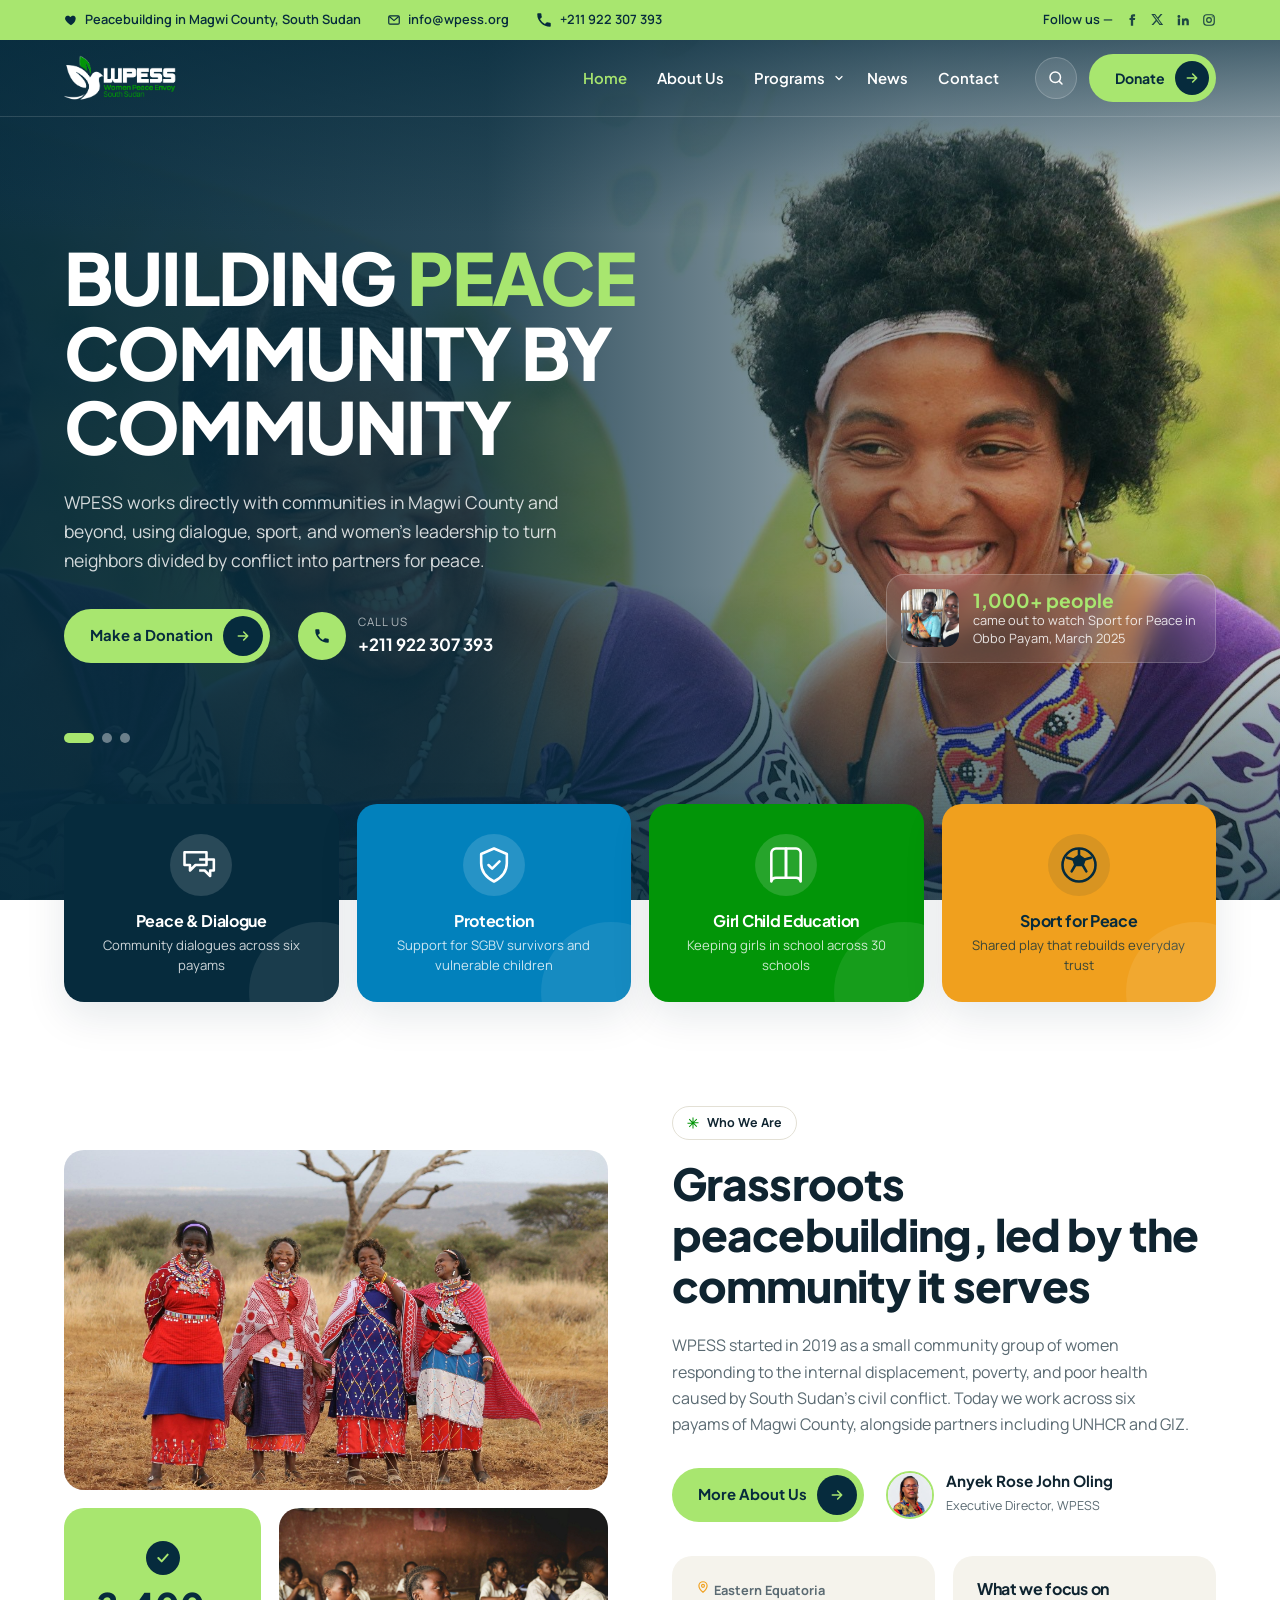
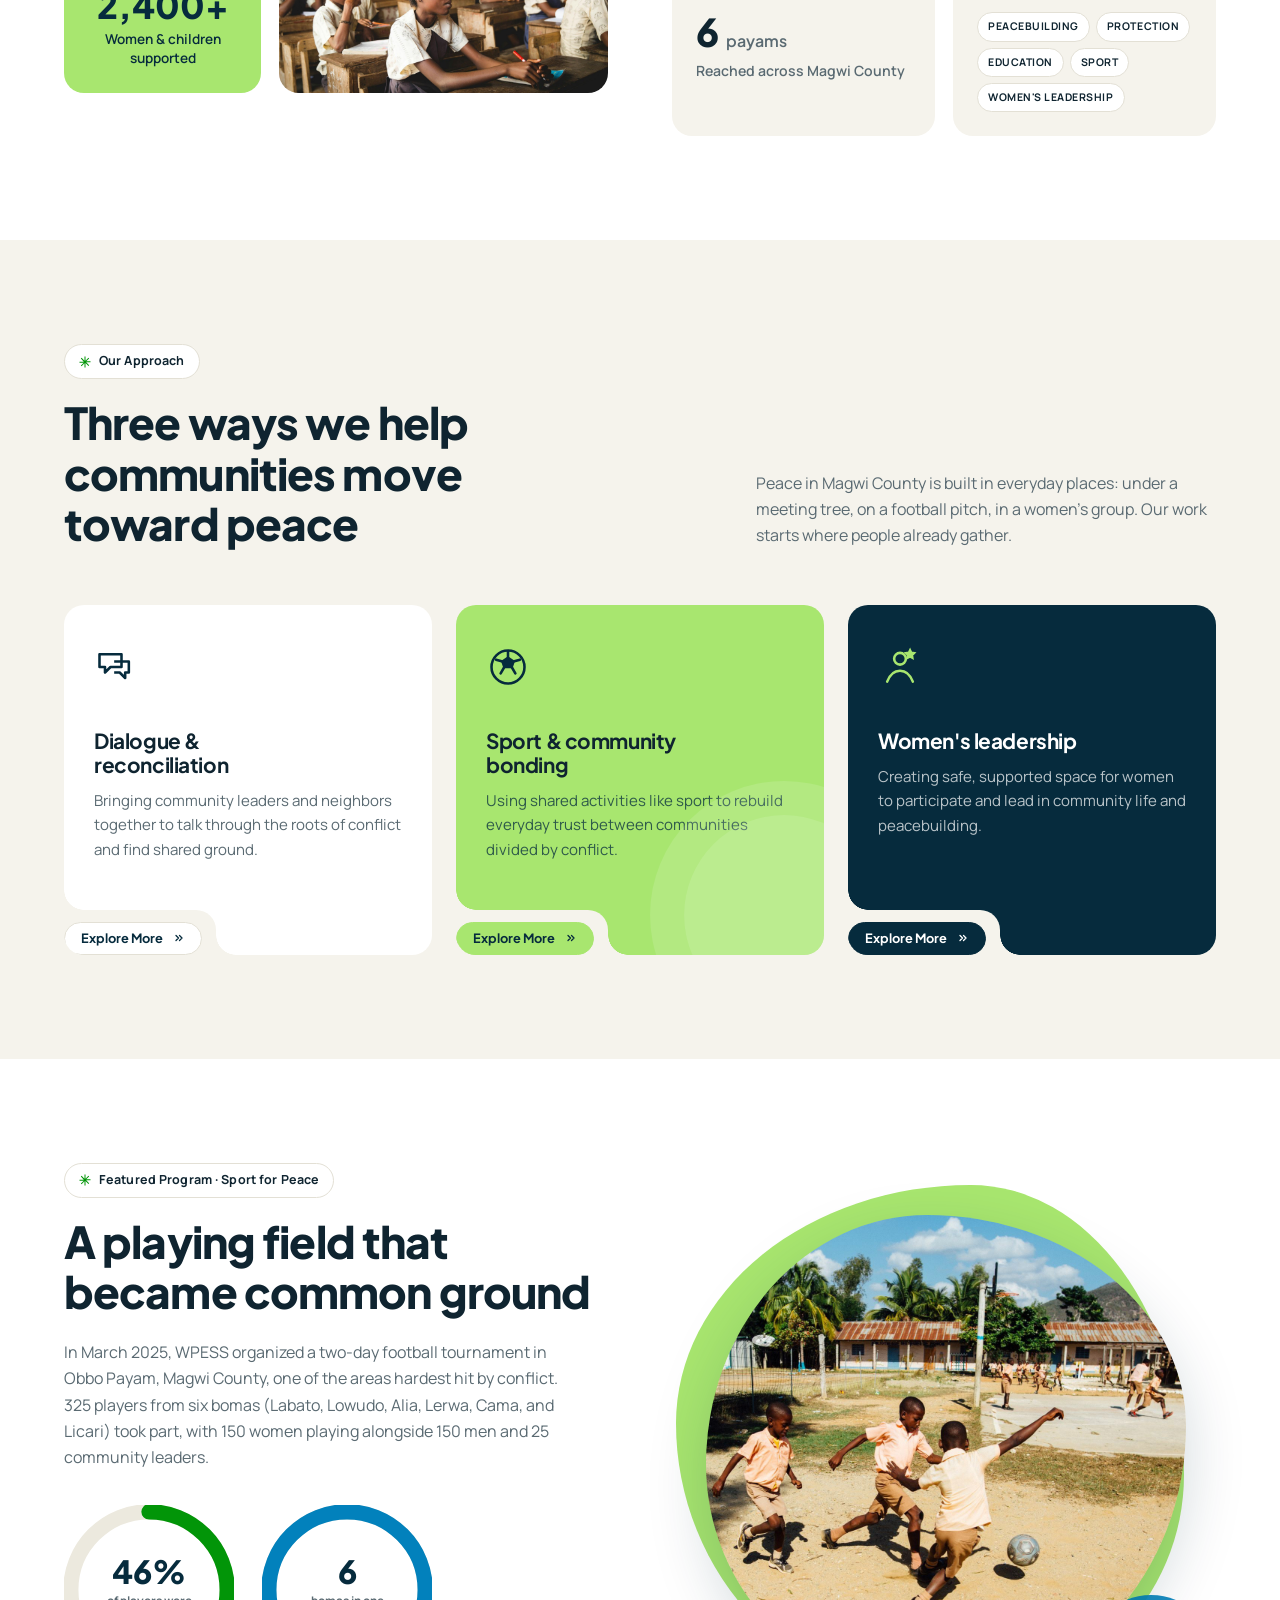
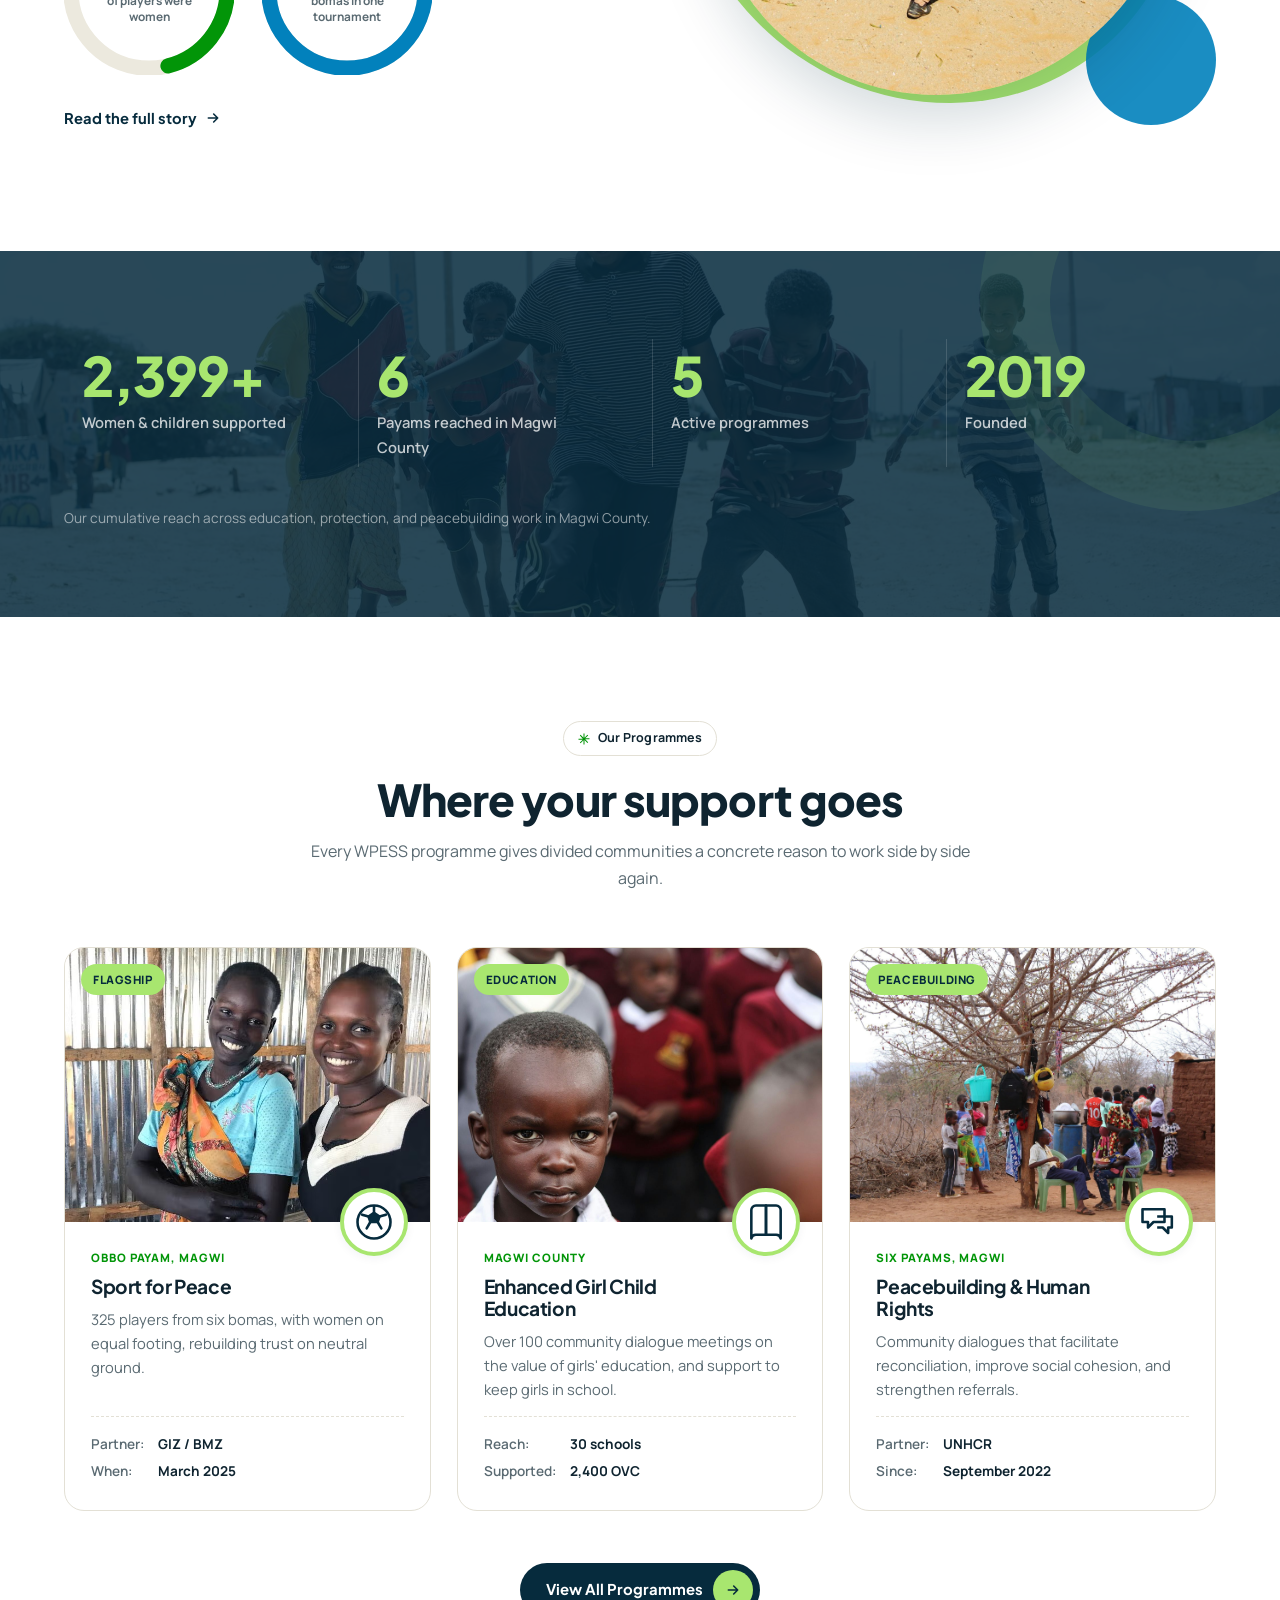
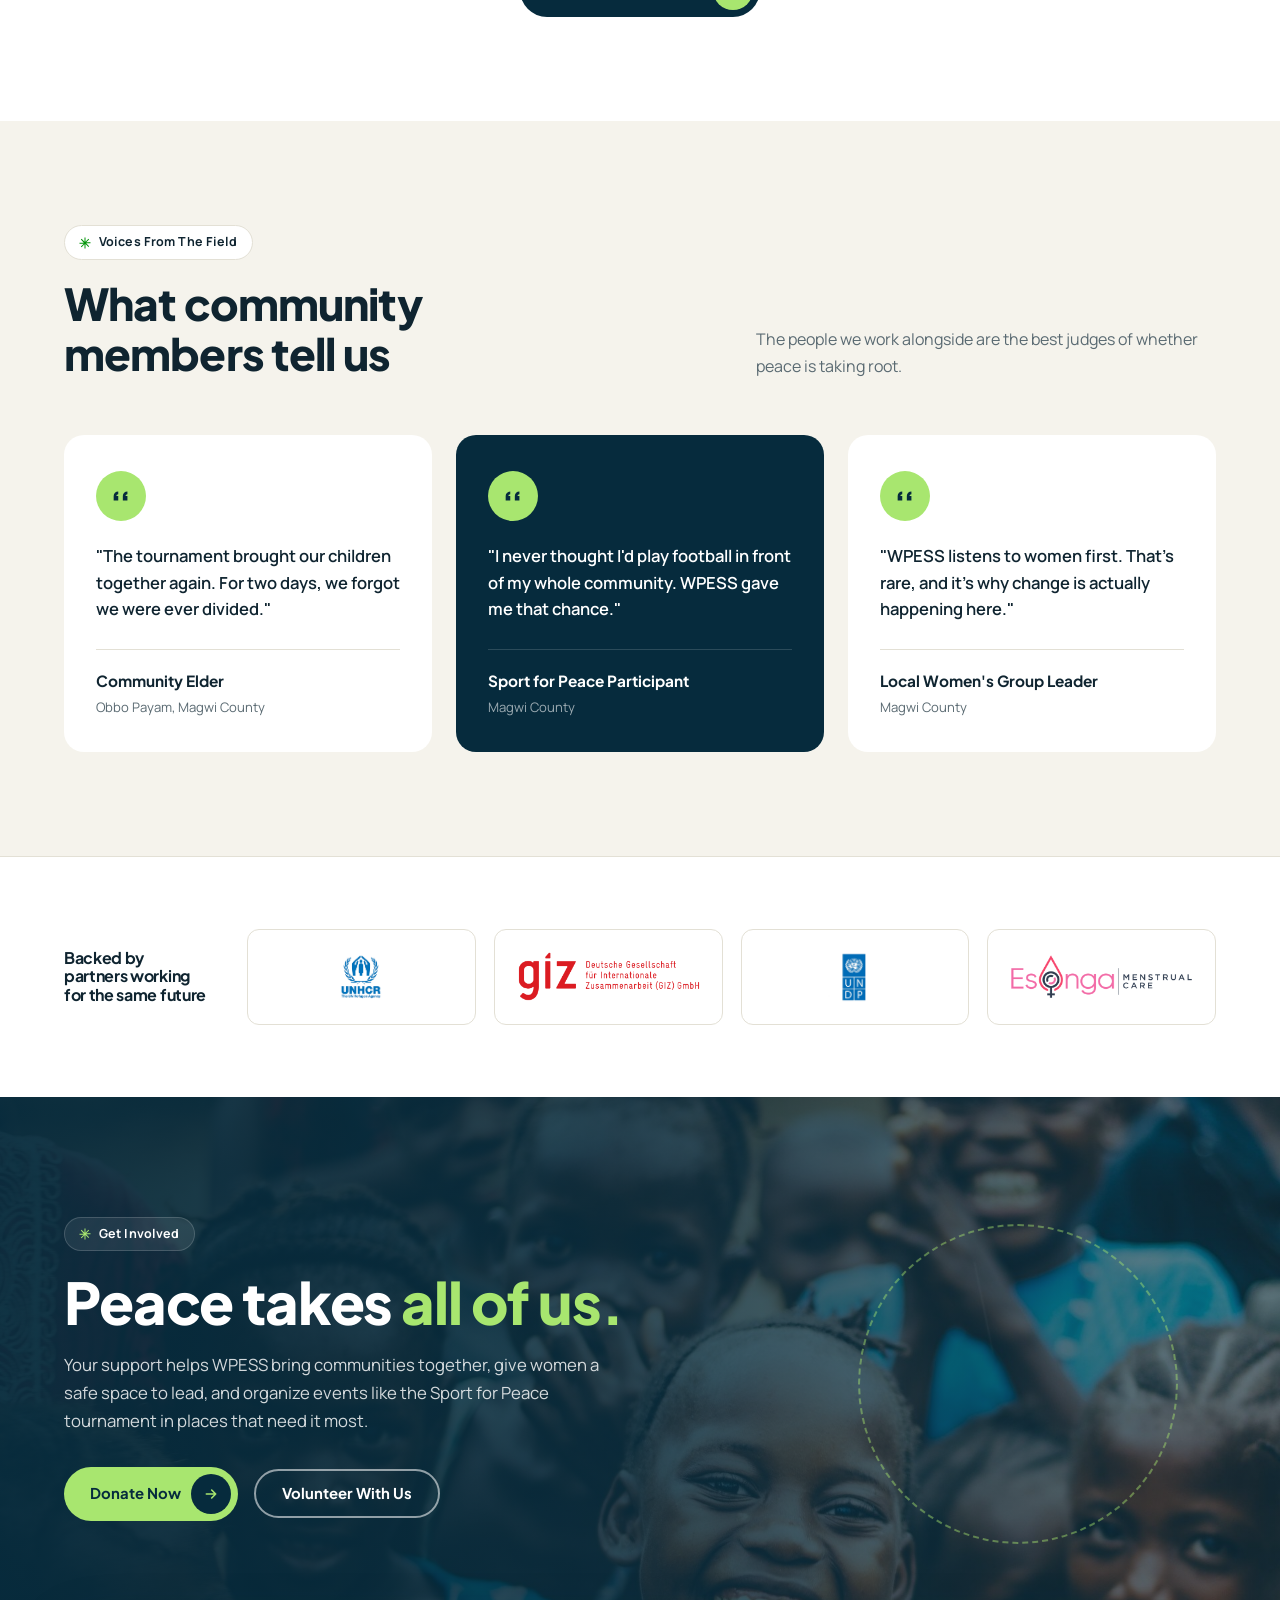
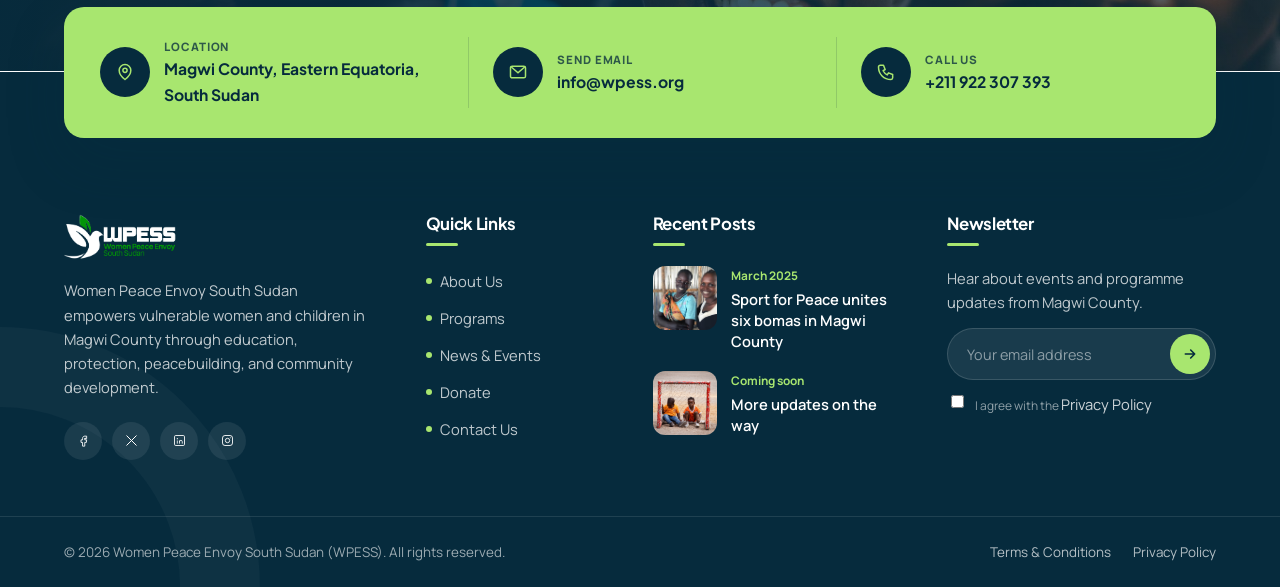
==== commit a4442f2b: "Remove the hero badge from the home page Drop the "Since 2019 / Grassroots peacebuilding in South Su" ====
--- a/index.html
+++ b/index.html
@@ -12,7 +12,7 @@
 <link rel="preconnect" href="https://fonts.googleapis.com" />
 <link rel="preconnect" href="https://fonts.gstatic.com" crossorigin />
 <link href="https://fonts.googleapis.com/css2?family=Manrope:wght@400;500;600;700;800&family=Plus+Jakarta+Sans:wght@600;700;800&display=swap" rel="stylesheet" />
-<link rel="stylesheet" href="/css/style.css?v=4" />
+<link rel="stylesheet" href="/css/style.css?v=5" />
 </head>
 <body>
 
@@ -112,7 +112,6 @@
   </div>
   <div class="container">
     <div class="hero-content">
-      <span class="hero-chip"><b>Since 2019</b> Grassroots peacebuilding in South Sudan</span>
       <h1>Building <span class="hl">peace</span> community by community</h1>
       <p>WPESS works directly with communities in Magwi County and beyond, using dialogue, sport, and women's leadership to turn neighbors divided by conflict into partners for peace.</p>
       <div class="hero-actions">
--- a/css/style.css
+++ b/css/style.css
@@ -910,7 +910,7 @@
   border: 1px solid rgba(255, 255, 255, 0.18);
   backdrop-filter: blur(6px);
   -webkit-backdrop-filter: blur(6px);
-  padding: 6px 14px 6px 6px;
+  padding: 6px;
   border-radius: 999px;
   font-size: 0.8rem;
   font-weight: 600;
